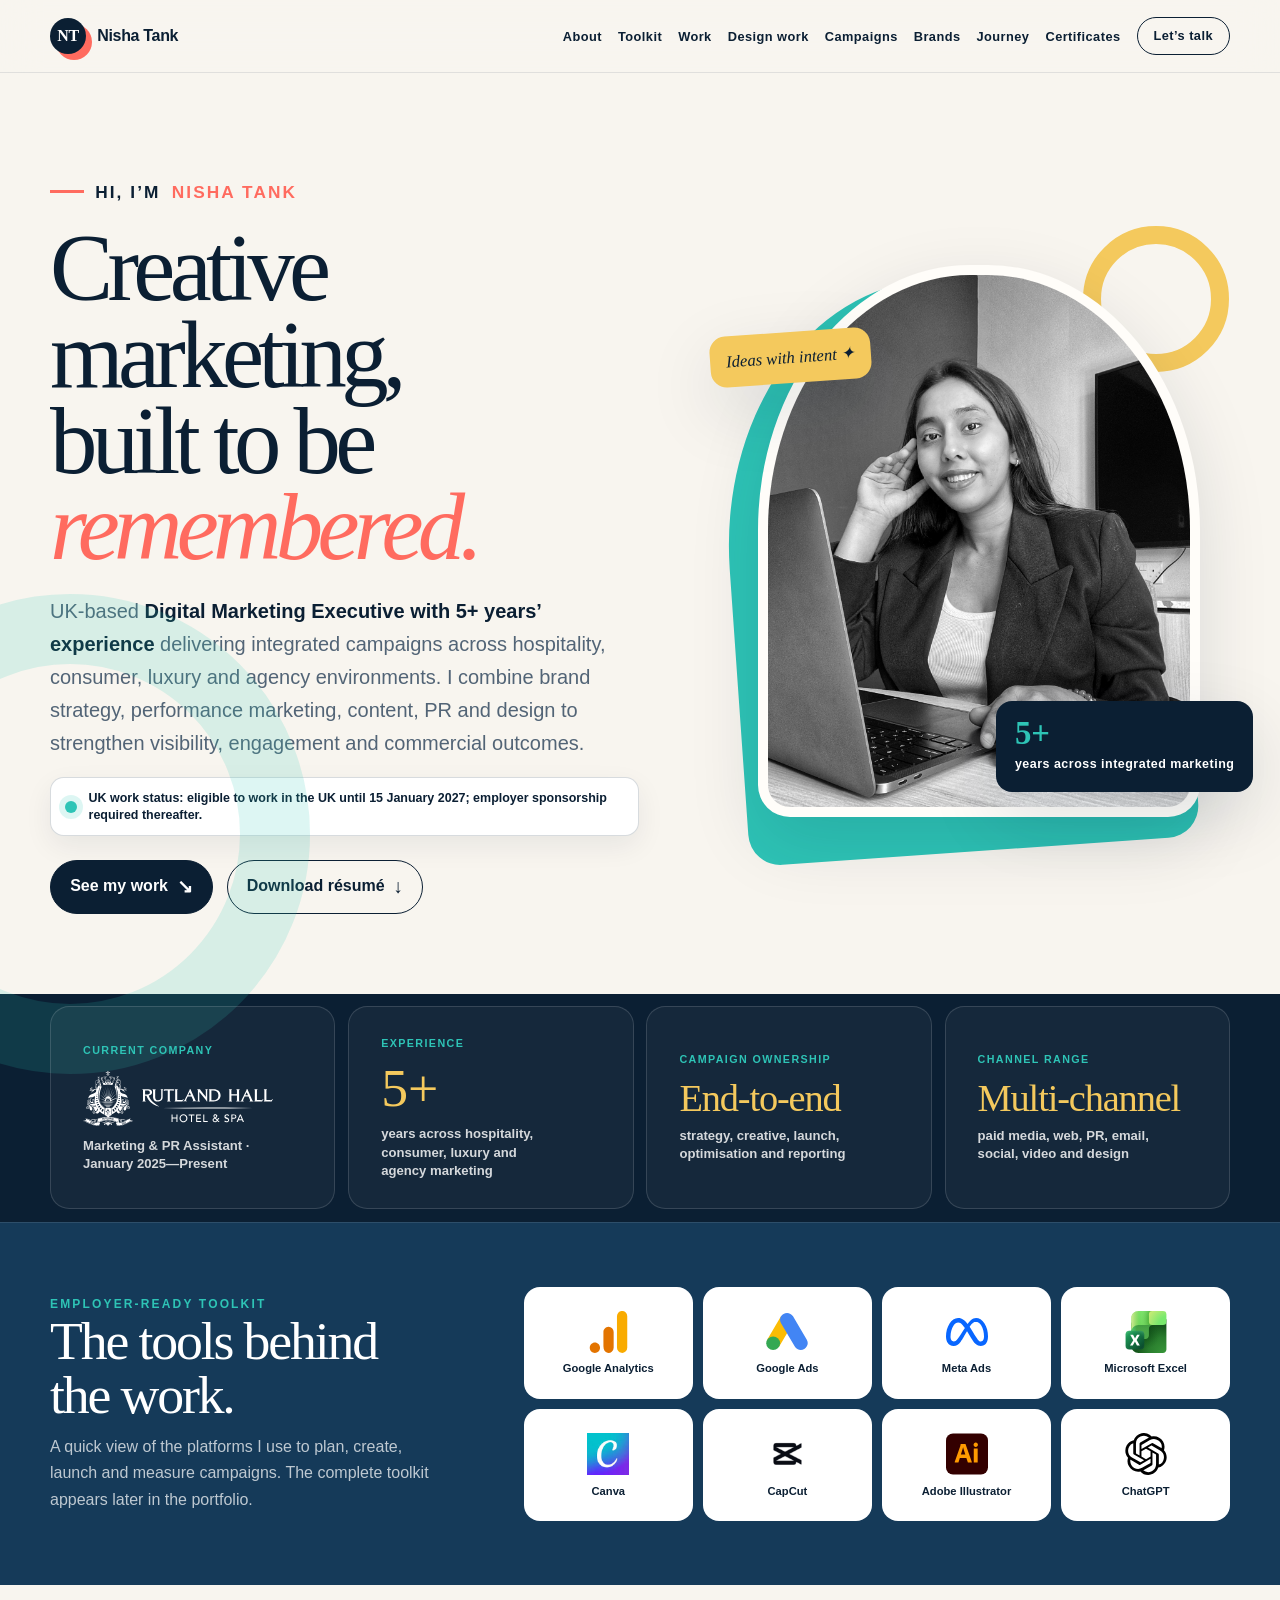
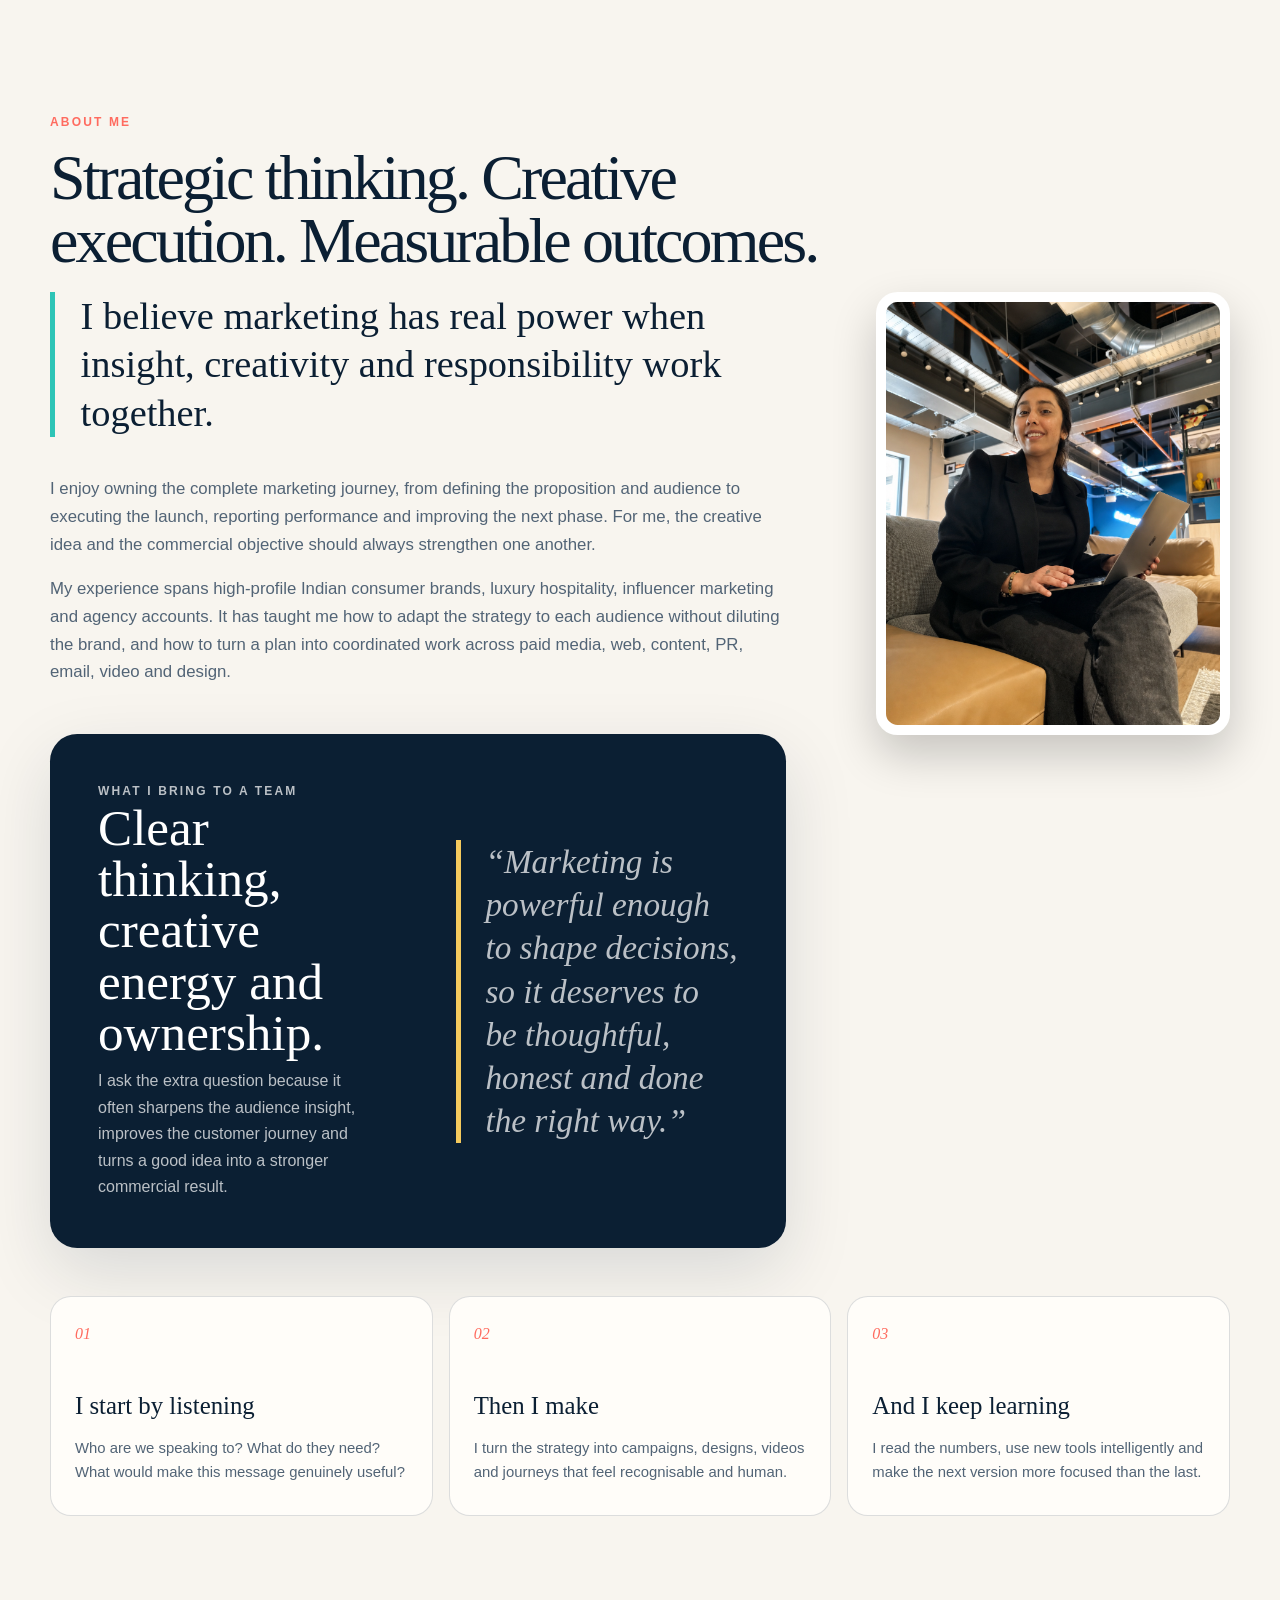
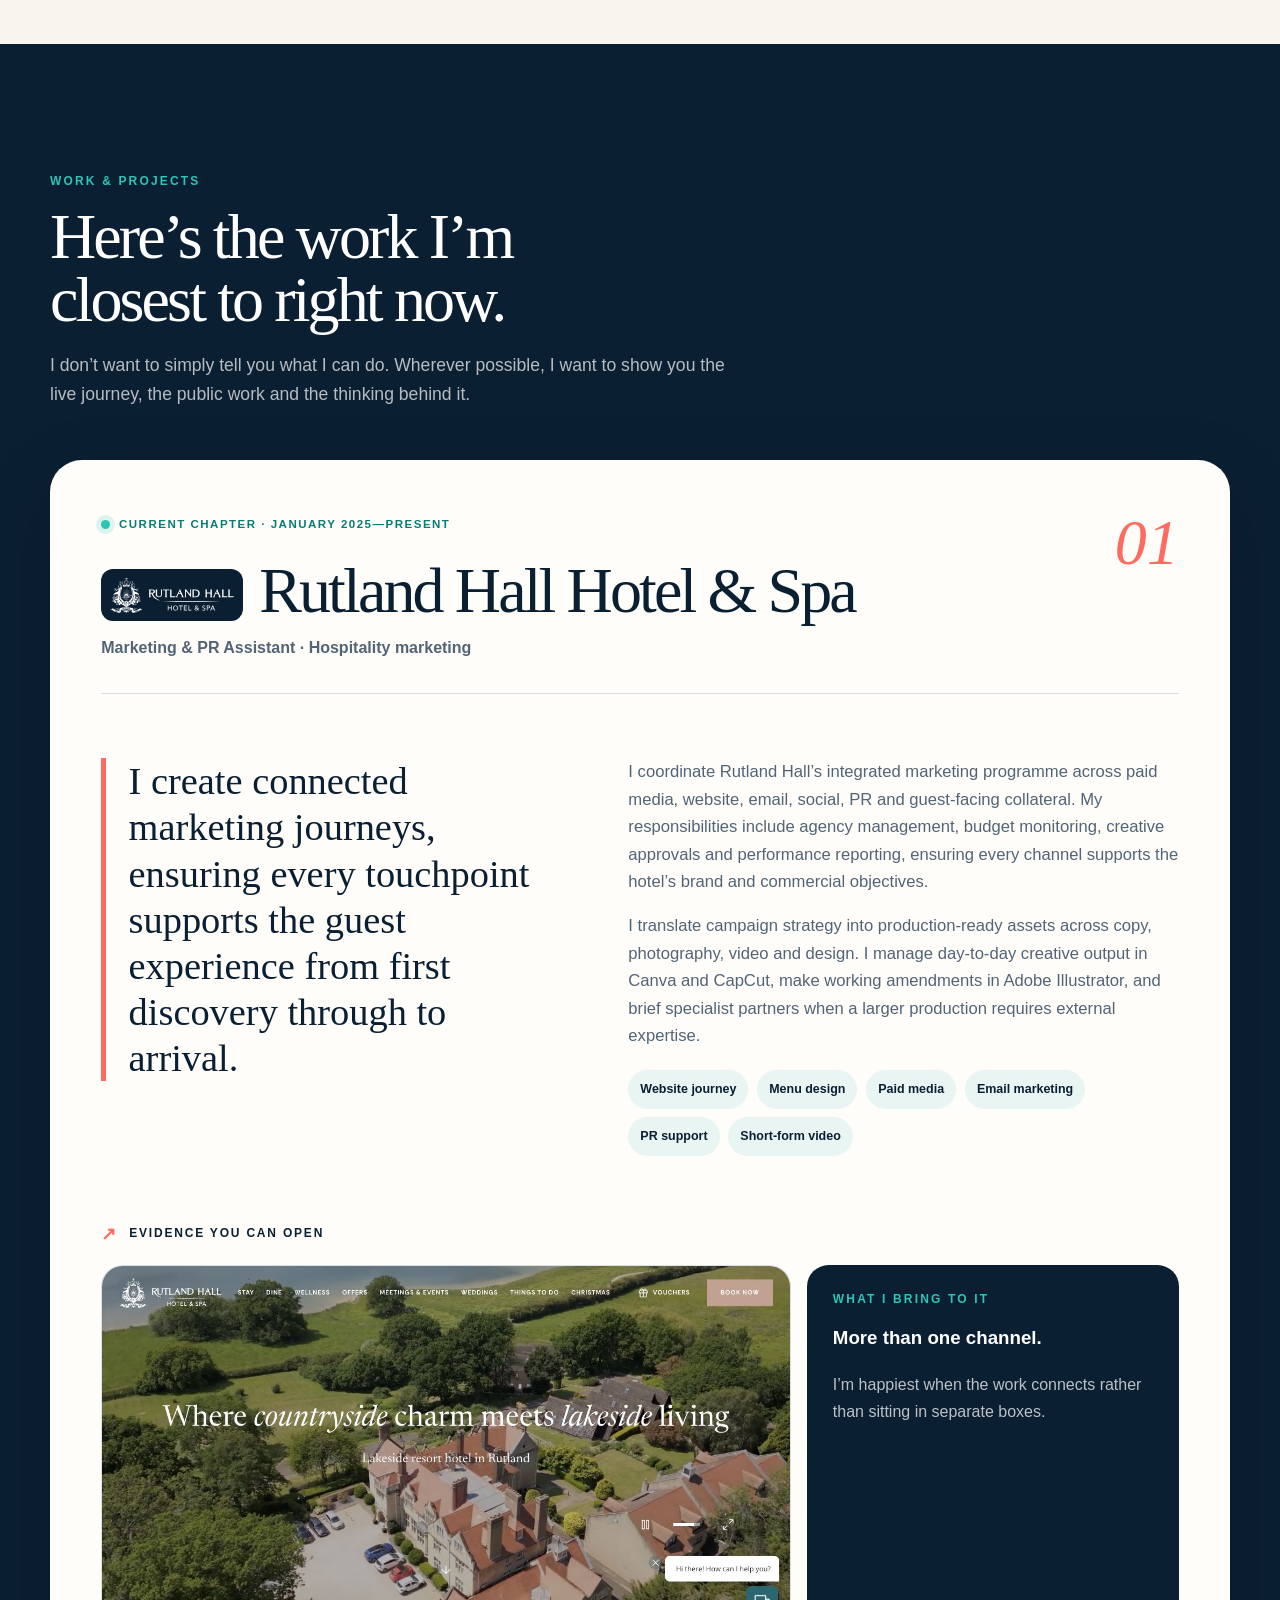
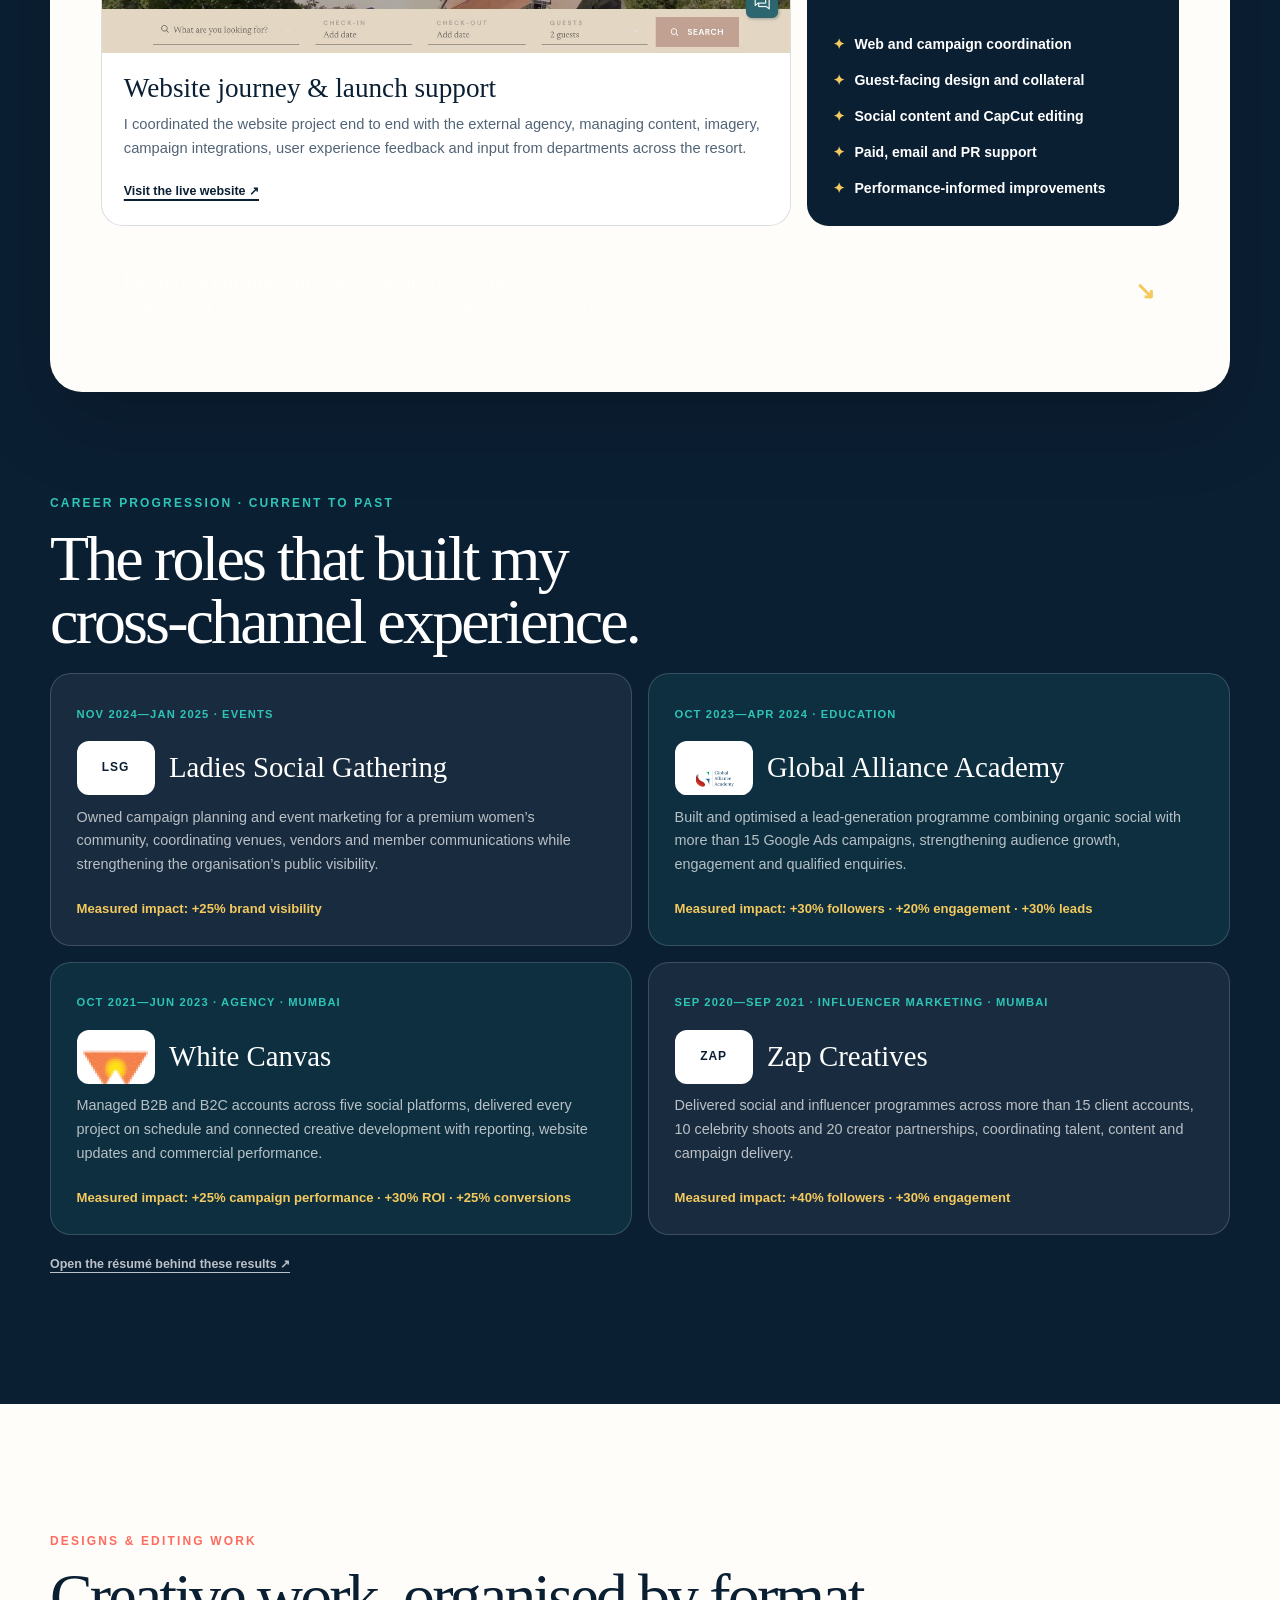
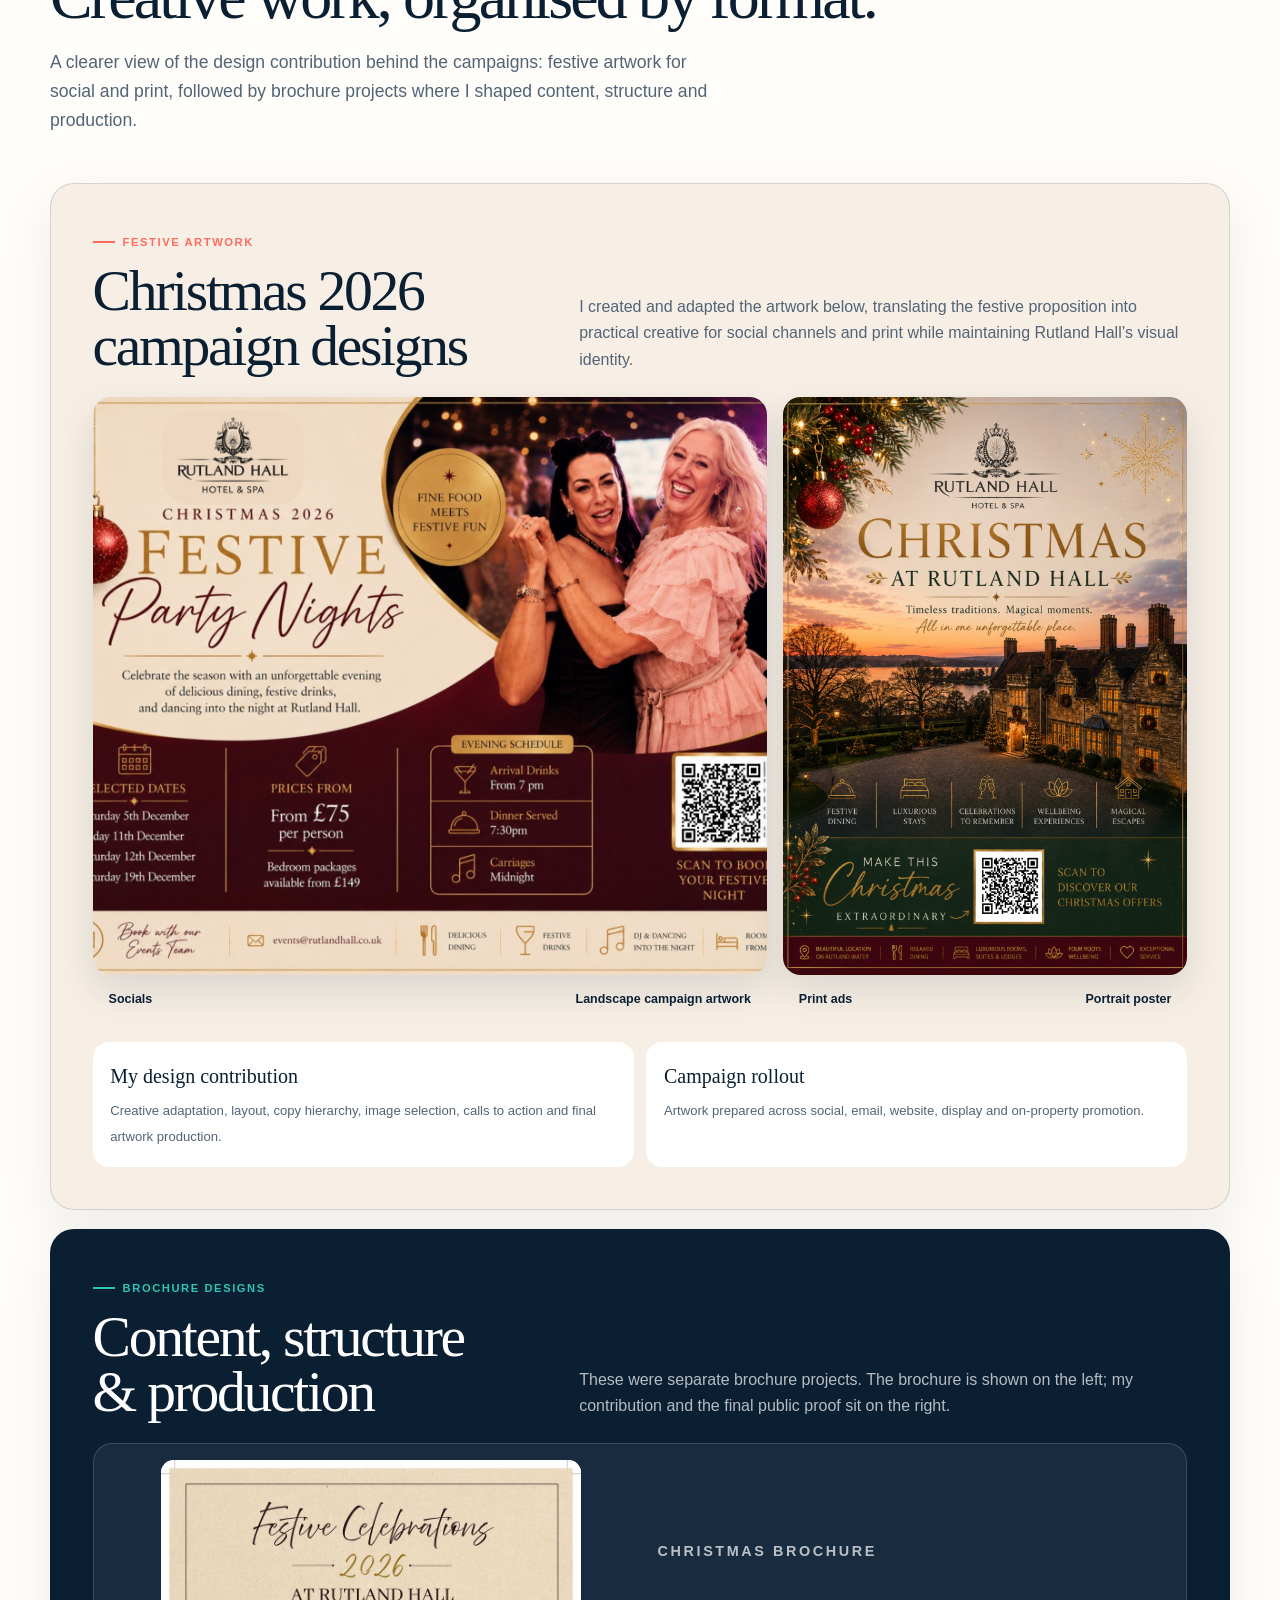
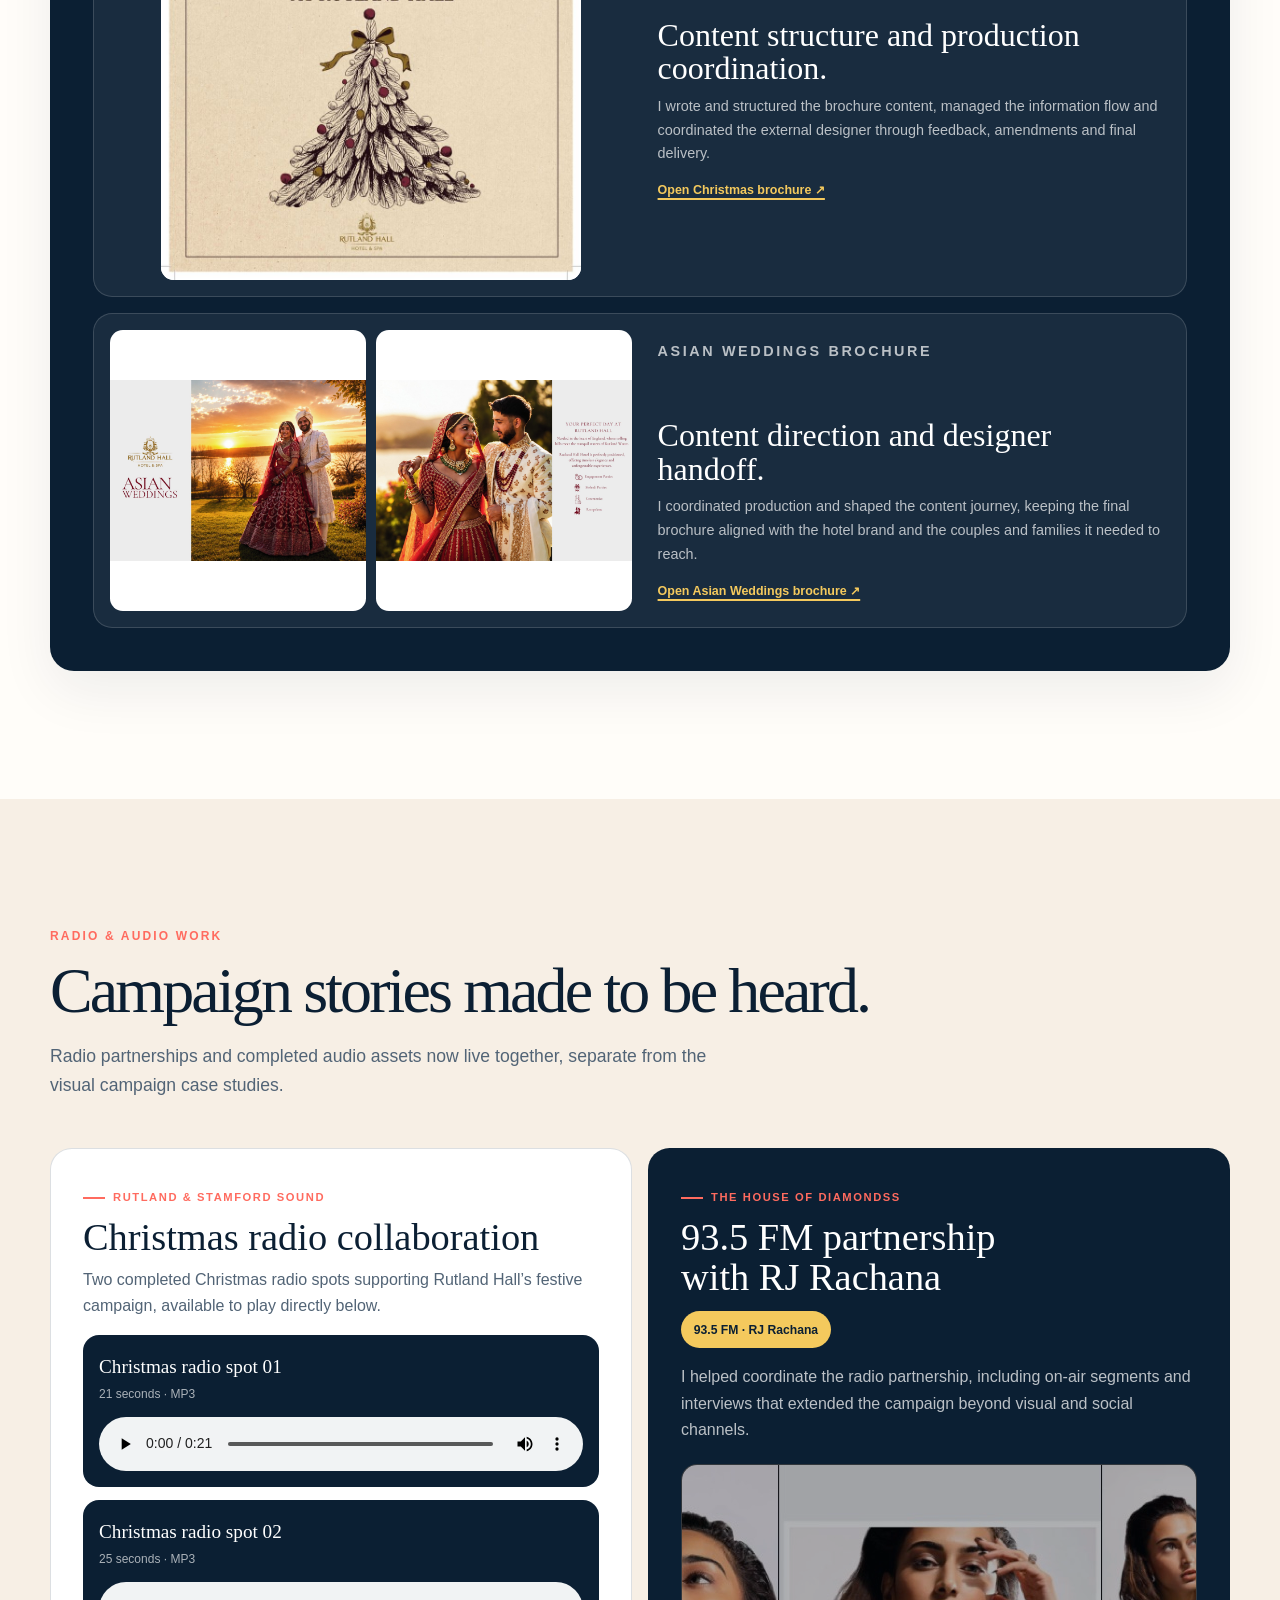
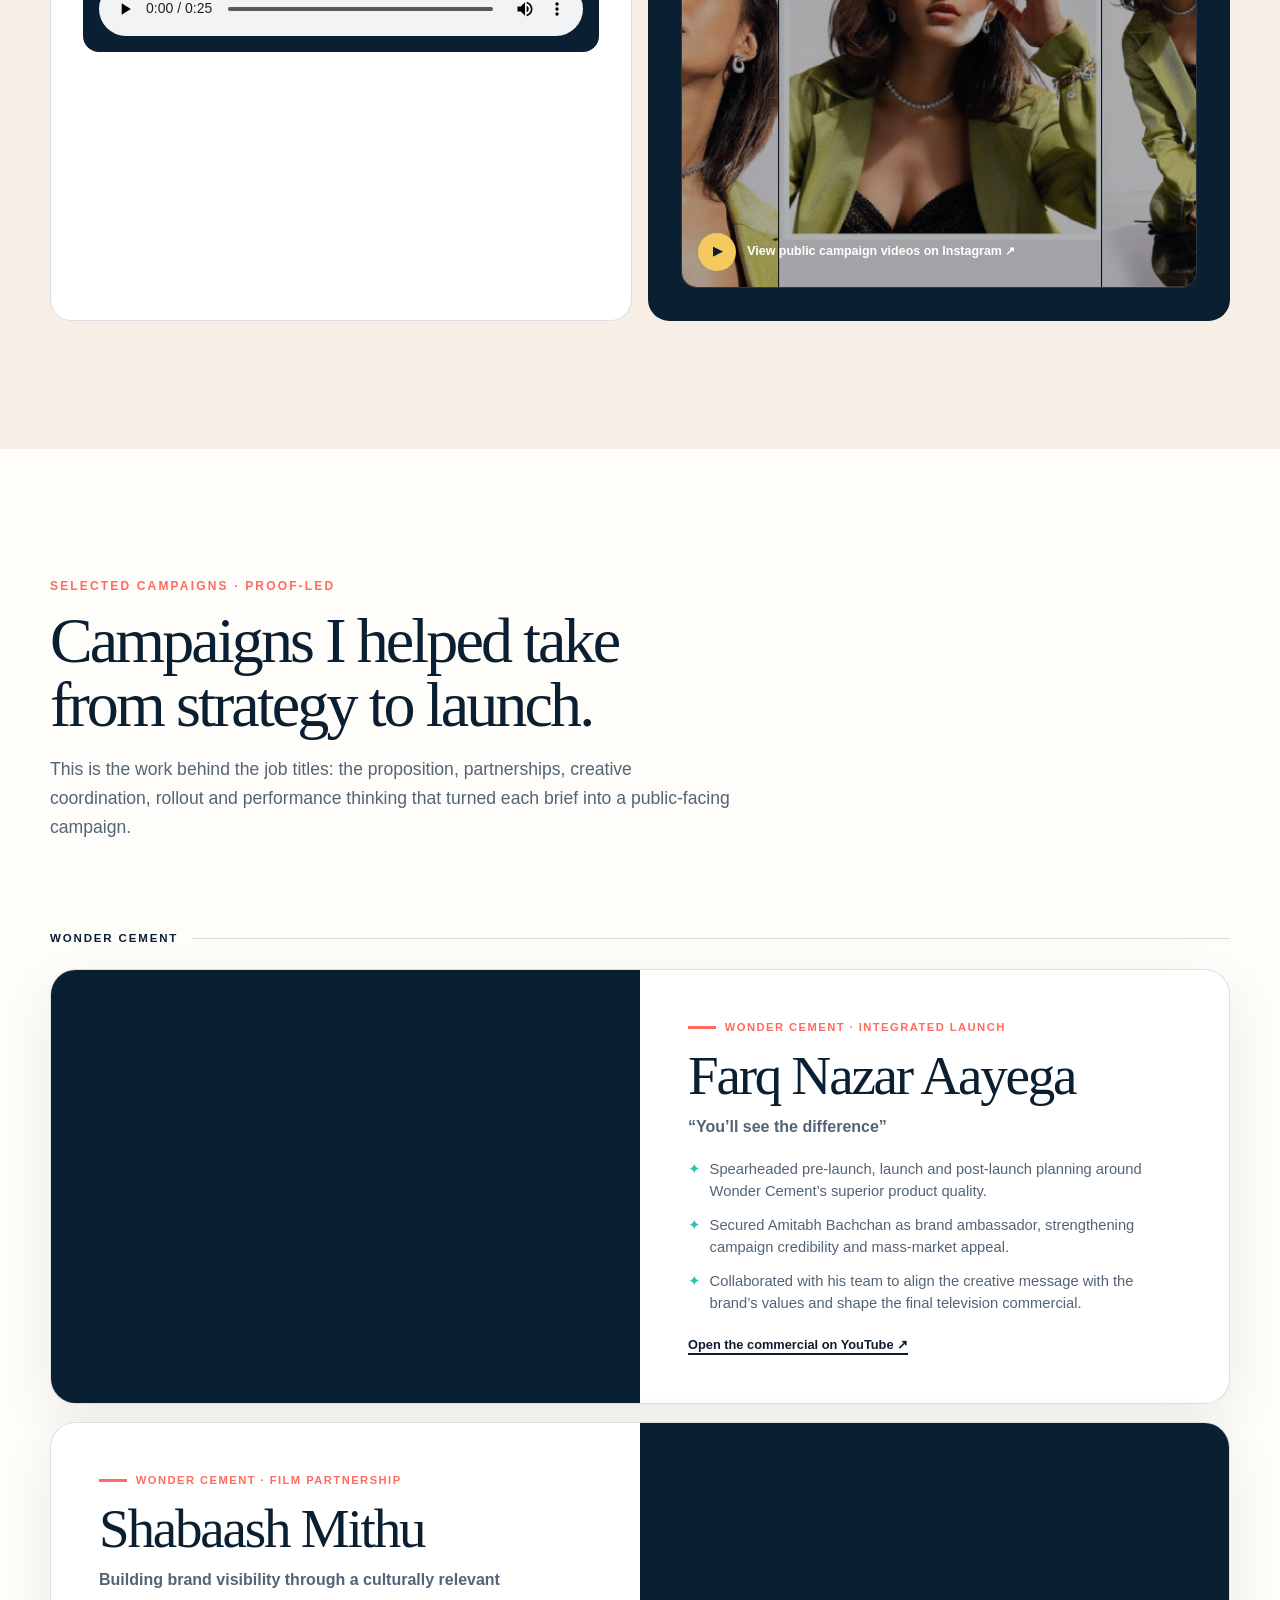
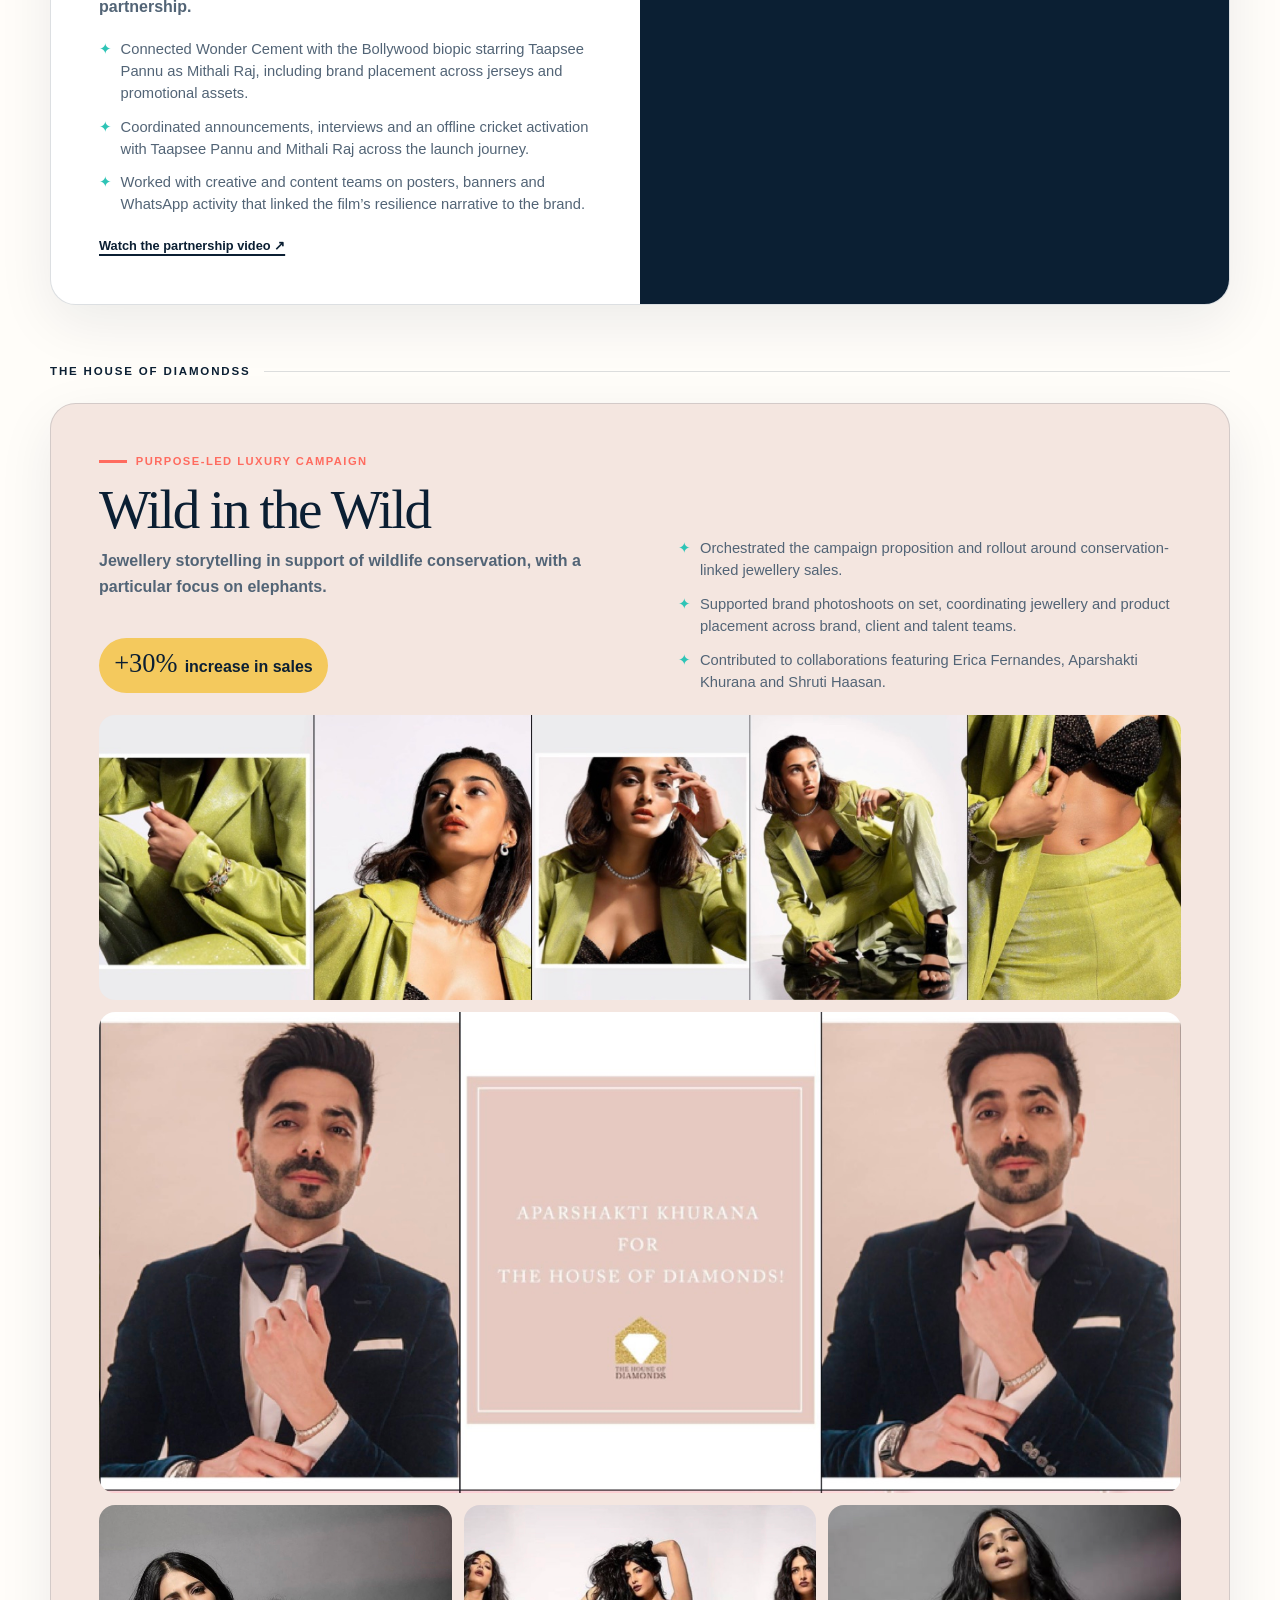
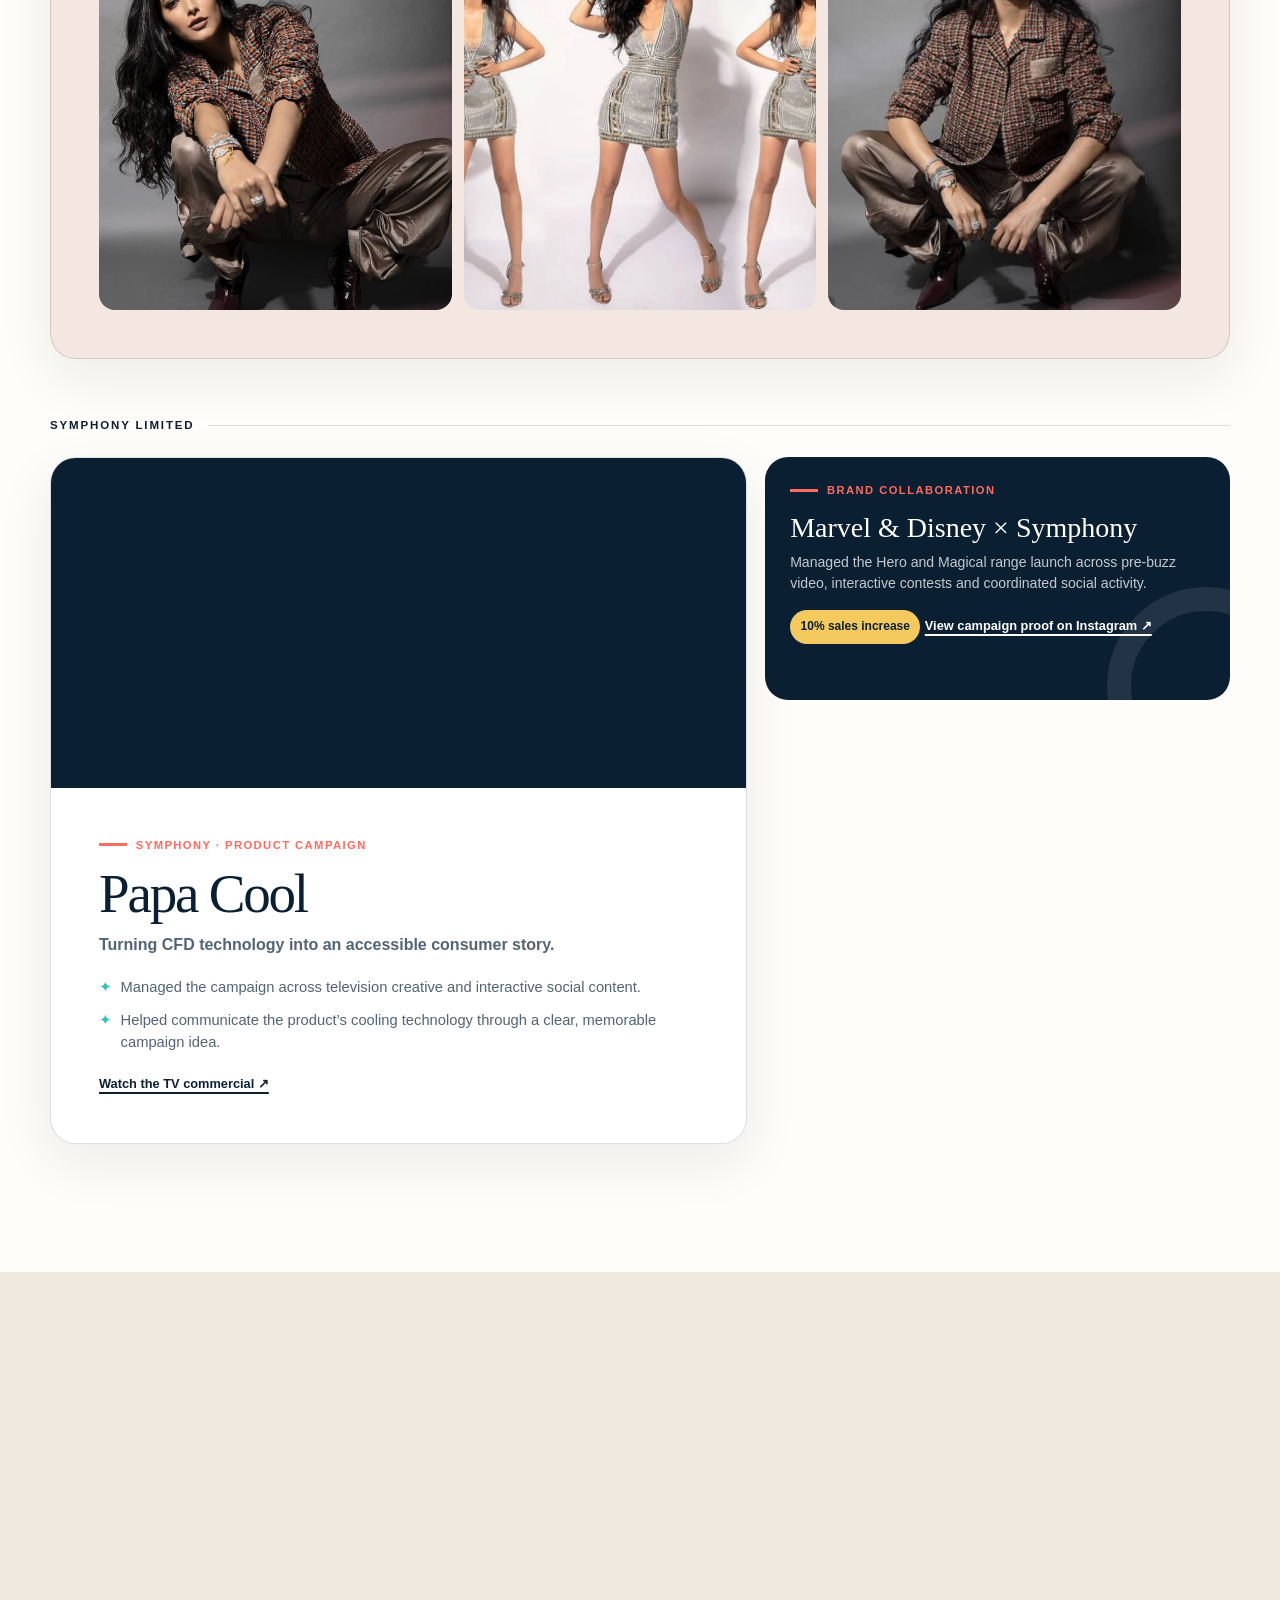
==== index.html @ e99acb1b "Add files via upload" ====
<!doctype html>
<html lang="en">
<head>
  <meta charset="utf-8">
  <meta name="viewport" content="width=device-width, initial-scale=1">
  <meta name="description" content="Nisha Tank is a UK-based digital marketer turning audience insight into memorable campaigns, measurable growth and meaningful brand experiences.">
  <meta name="theme-color" content="#0b1f33">
  <meta property="og:title" content="Nisha Tank — Digital Marketing Portfolio">
  <meta property="og:description" content="Creative marketing, built to be remembered. Explore Nisha's selected impact, experience and capabilities.">
  <meta property="og:type" content="website">
  <meta property="og:image" content="assets/og.png">
  <meta name="twitter:card" content="summary_large_image">
  <meta name="twitter:title" content="Nisha Tank — Digital Marketing Portfolio">
  <meta name="twitter:description" content="Creative marketing, built to be remembered. Explore Nisha's selected impact, experience and capabilities.">
  <meta name="twitter:image" content="assets/og.png">
  <title>Nisha Tank | Digital Marketing Portfolio</title>
  <style>
    :root {
      --navy: #0b1f33;
      --navy-soft: #153a59;
      --ivory: #f8f5ef;
      --paper: #fffdf9;
      --coral: #ff6b5f;
      --teal: #2ec4b6;
      --gold: #f4c95d;
      --ink-muted: #526476;
      --line: rgba(11, 31, 51, .14);
      --shadow: 0 24px 70px rgba(11, 31, 51, .13);
      --serif: Georgia, "Times New Roman", serif;
      --sans: Inter, ui-sans-serif, -apple-system, BlinkMacSystemFont, "Segoe UI", sans-serif;
    }
    * { box-sizing: border-box; }
    html { scroll-behavior: smooth; }
    body {
      margin: 0;
      color: var(--navy);
      background: var(--ivory);
      font-family: var(--sans);
      font-size: 16px;
      line-height: 1.65;
      -webkit-font-smoothing: antialiased;
    }
    body.menu-open { overflow: hidden; }
    a { color: inherit; }
    img { display: block; max-width: 100%; }
    button, a { -webkit-tap-highlight-color: transparent; }
    ::selection { background: var(--gold); color: var(--navy); }
    .skip-link {
      position: fixed; left: 1rem; top: -5rem; z-index: 1000;
      padding: .75rem 1rem; color: white; background: var(--navy);
      border-radius: 999px; transition: top .2s ease;
    }
    .skip-link:focus { top: 1rem; }

    .site-header {
      position: sticky; top: 0; z-index: 100;
      border-bottom: 1px solid rgba(11, 31, 51, .1);
      background: rgba(248, 245, 239, .88);
      backdrop-filter: blur(18px);
    }
    .nav {
      width: min(1180px, calc(100% - 2rem)); min-height: 72px; margin-inline: auto;
      display: flex; align-items: center; justify-content: space-between; gap: 2rem;
    }
    .brand {
      display: inline-flex; align-items: center; gap: .7rem;
      text-decoration: none; font-weight: 800; letter-spacing: -.02em;
    }
    .brand-mark {
      width: 36px; height: 36px; display: grid; place-items: center;
      border-radius: 50%; color: white; background: var(--navy);
      font-family: var(--serif); font-size: 1rem; box-shadow: 6px 6px 0 var(--coral);
    }
    .nav-links {
      display: flex; align-items: center; gap: 1rem;
      margin: 0; padding: 0; list-style: none;
    }
    .nav-links a {
      position: relative; text-decoration: none;
      font-size: .8rem; font-weight: 750; letter-spacing: .035em;
    }
    .nav-links a:not(.nav-cta)::after {
      content: ""; position: absolute; left: 0; bottom: -.35rem;
      width: 100%; height: 2px; background: var(--coral);
      transform: scaleX(0); transform-origin: right; transition: transform .22s ease;
    }
    .nav-links a:hover::after, .nav-links a.active::after {
      transform: scaleX(1); transform-origin: left;
    }
    .nav-cta {
      padding: .65rem 1rem; border: 1px solid var(--navy); border-radius: 999px;
    }
    .menu-button {
      display: none; width: 44px; height: 44px; border: 0; border-radius: 50%;
      color: white; background: var(--navy); font: inherit; cursor: pointer;
    }

    main { overflow: hidden; }
    .container { width: min(1180px, calc(100% - 2rem)); margin-inline: auto; }
    section { scroll-margin-top: 84px; }
    .hero {
      position: relative; min-height: calc(100svh - 72px);
      display: grid; align-items: center; padding: clamp(4rem, 8vw, 7.5rem) 0 5rem;
    }
    .hero::before {
      content: ""; position: absolute; width: 340px; height: 340px;
      left: -170px; bottom: -80px; border: 70px solid var(--teal);
      border-radius: 50%; opacity: .16; pointer-events: none;
    }
    .hero-grid {
      display: grid; grid-template-columns: minmax(0, 1.08fr) minmax(340px, .92fr);
      align-items: center; gap: clamp(2.8rem, 7vw, 7.5rem);
    }
    .eyebrow {
      display: inline-flex; align-items: center; gap: .7rem; margin: 0 0 1.2rem;
      font-size: .76rem; font-weight: 850; letter-spacing: .17em; text-transform: uppercase;
    }
    .eyebrow::before { content: ""; width: 34px; height: 3px; background: var(--coral); }
    .hero .eyebrow { font-size: clamp(.98rem, 1.35vw, 1.14rem); letter-spacing: .12em; }
    .hero .eyebrow strong { color: var(--coral); font-weight: 900; }
    h1, h2, h3, p { margin-top: 0; }
    h1, h2, h3 { text-wrap: balance; }
    h1 {
      max-width: 790px; margin-bottom: 1.55rem; font-family: var(--serif);
      font-size: clamp(3.5rem, 7.4vw, 6.9rem); font-weight: 500;
      line-height: .91; letter-spacing: -.06em;
    }
    h1 em { color: var(--coral); font-weight: 500; }
    .hero-copy {
      max-width: 650px; margin-bottom: 1.1rem; color: var(--ink-muted);
      font-size: clamp(1.05rem, 1.8vw, 1.25rem); line-height: 1.65;
    }
    .hero-copy strong { color: var(--navy); }
    .hero-work-status {
      width: fit-content;
      display: flex;
      align-items: center;
      gap: .7rem;
      margin: 0 0 1.5rem;
      padding: .7rem .9rem;
      border: 1px solid rgba(11,31,51,.16);
      border-radius: .85rem;
      color: var(--navy);
      background: white;
      box-shadow: 0 10px 28px rgba(11,31,51,.07);
      font-size: .78rem;
      font-weight: 780;
      line-height: 1.35;
    }
    .hero-work-status .status-dot { flex: 0 0 auto; }
    .button-row { display: flex; flex-wrap: wrap; gap: .85rem; }
    .button {
      min-height: 52px; display: inline-flex; align-items: center; justify-content: center; gap: .55rem;
      padding: .8rem 1.2rem; border: 1px solid var(--navy); border-radius: 999px;
      text-decoration: none; font-weight: 800;
      transition: transform .2s ease, box-shadow .2s ease, background .2s ease;
    }
    .button:hover { transform: translateY(-3px); box-shadow: 0 10px 0 rgba(11, 31, 51, .1); }
    .button-primary { color: white; background: var(--navy); }
    .button-secondary { background: transparent; }
    .button-arrow { font-size: 1.2rem; line-height: 1; }

    .portrait-stage {
      position: relative; width: min(100%, 480px); margin-inline: auto;
      padding: 1rem 1.2rem 1.4rem;
    }
    .portrait-stage::before {
      content: ""; position: absolute; inset: 5% 8% -2% -2%;
      border-radius: 48% 48% 2rem 2rem; background: var(--teal); transform: rotate(-4deg);
    }
    .portrait-stage::after {
      content: ""; position: absolute; width: 110px; height: 110px; right: -2%; top: -4%;
      border: 18px solid var(--gold); border-radius: 50%; z-index: 0;
    }
    .portrait-frame {
      position: relative; z-index: 1; aspect-ratio: 4 / 5; overflow: hidden;
      border: 10px solid var(--paper); border-radius: 48% 48% 2rem 2rem;
      background: var(--paper); box-shadow: var(--shadow);
    }
    .portrait-frame img {
      width: 100%; height: 100%; object-fit: cover; object-position: 51% 45%;
    }
    .hello-card, .impact-card {
      position: absolute; z-index: 2; border-radius: 1rem; box-shadow: var(--shadow);
    }
    .hello-card {
      left: -6%; top: 14%; padding: .75rem 1rem; color: var(--navy); background: var(--gold);
      font-family: var(--serif); font-size: 1.04rem; font-style: italic; transform: rotate(-4deg);
    }
    .impact-card {
      right: -7%; bottom: 8%; min-width: 170px; padding: 1rem 1.15rem;
      color: white; background: var(--navy);
    }
    .impact-card strong {
      display: block; color: var(--teal); font-family: var(--serif);
      font-size: 2.05rem; line-height: 1;
    }
    .impact-card span { font-size: .78rem; font-weight: 700; letter-spacing: .04em; }

    .proof-strip { padding: .8rem 0; color: white; background: var(--navy); }
    .proof-grid { display: grid; grid-template-columns: repeat(4, 1fr); gap: .8rem; }
    .proof {
      position: relative; min-height: 178px; display: flex; flex-direction: column; justify-content: center;
      overflow: hidden; padding: 1.7rem clamp(1rem, 2.6vw, 2rem);
      border: 1px solid rgba(255,255,255,.14); border-radius: 1.2rem;
      background: rgba(255,255,255,.045); isolation: isolate;
      transition: transform .28s ease, background .28s ease, box-shadow .28s ease;
    }
    .proof::after {
      content: ""; position: absolute; width: 120px; height: 120px; right: -70px; bottom: -70px;
      border: 20px solid var(--teal); border-radius: 50%; opacity: 0; z-index: -1;
      transition: opacity .28s ease, transform .28s ease;
    }
    .proof:hover, .proof:focus-within {
      z-index: 2; transform: translateY(-9px) scale(1.025); background: var(--navy-soft);
      box-shadow: 0 24px 55px rgba(0,0,0,.3);
    }
    .proof:hover::after, .proof:focus-within::after { opacity: .28; transform: translate(-12px, -12px); }
    .proof-label {
      display: block; margin-bottom: .6rem; color: var(--teal); font-size: .67rem;
      font-weight: 900; letter-spacing: .13em; text-transform: uppercase;
    }
    .proof strong {
      color: var(--gold); font-family: var(--serif);
      font-size: clamp(2.2rem, 4.2vw, 3.75rem); font-weight: 500; line-height: 1;
    }
    .proof strong.proof-word { font-size: clamp(1.85rem, 3vw, 2.65rem); letter-spacing: -.03em; }
    .proof-copy {
      max-width: 24ch; margin-top: .6rem; color: rgba(255,255,255,.82);
      font-size: .82rem; font-weight: 720; line-height: 1.42;
    }
    .current-company-logo { width: min(100%, 190px); height: 58px; object-fit: contain; object-position: left center; }

    .toolkit-spotlight {
      padding: clamp(2.6rem, 5vw, 4rem) 0;
      color: white;
      background: var(--navy-soft);
      border-top: 1px solid rgba(255,255,255,.1);
    }
    .toolkit-spotlight-grid {
      display: grid;
      grid-template-columns: minmax(230px, .72fr) minmax(0, 1.28fr);
      gap: clamp(2rem, 6vw, 5rem);
      align-items: center;
    }
    .toolkit-spotlight .section-kicker { color: var(--teal); }
    .toolkit-spotlight h2 {
      margin: 0 0 .7rem;
      font-family: var(--serif);
      font-size: clamp(2rem, 4.2vw, 3.8rem);
      font-weight: 500;
      line-height: 1;
      letter-spacing: -.04em;
    }
    .toolkit-spotlight p { margin-bottom: 0; color: rgba(255,255,255,.72); }
    .spotlight-tools {
      display: grid;
      grid-template-columns: repeat(4, minmax(0, 1fr));
      gap: .65rem;
    }
    .spotlight-tool {
      min-height: 112px;
      display: flex;
      flex-direction: column;
      align-items: center;
      justify-content: center;
      gap: .6rem;
      padding: .85rem;
      border: 1px solid rgba(255,255,255,.16);
      border-radius: 1rem;
      color: var(--navy);
      background: white;
      text-align: center;
      text-decoration: none;
      transition: transform .2s ease, box-shadow .2s ease;
    }
    .spotlight-tool:hover { transform: translateY(-5px); box-shadow: 0 16px 34px rgba(0,0,0,.2); }
    .spotlight-tool img { width: 42px; height: 42px; object-fit: contain; }
    .spotlight-tool span { font-size: .7rem; font-weight: 850; line-height: 1.15; }

    .section-pad { padding: clamp(5.5rem, 10vw, 9rem) 0; }
    .section-kicker {
      margin: 0 0 .8rem; color: var(--coral); font-size: .75rem;
      font-weight: 850; letter-spacing: .18em; text-transform: uppercase;
    }
    .section-title {
      max-width: 850px; margin-bottom: 1.2rem; font-family: var(--serif);
      font-size: clamp(2.65rem, 5vw, 5.25rem); font-weight: 500;
      line-height: .99; letter-spacing: -.045em;
    }
    .section-intro {
      max-width: 680px; margin-bottom: 3rem; color: var(--ink-muted); font-size: 1.1rem;
    }

    .about-grid {
      display: grid; grid-template-columns: minmax(0, 1.35fr) minmax(280px, .65fr);
      gap: clamp(2.5rem, 7vw, 6rem); align-items: start;
    }
    .about-statement {
      padding-left: 1.6rem; border-left: 5px solid var(--teal);
      font-family: var(--serif); font-size: clamp(1.55rem, 3vw, 2.5rem); line-height: 1.26;
    }
    .about-copy { margin-top: 2rem; }
    .about-copy p { color: var(--ink-muted); font-size: 1.05rem; }
    .about-copy p:last-child { margin-bottom: 0; }
    .about-personal {
      display: grid;
      grid-template-columns: 1fr 1fr;
      gap: clamp(2rem, 6vw, 5rem);
      align-items: center;
      margin-top: 3rem;
      padding: clamp(1.6rem, 4vw, 3rem);
      color: white;
      background: var(--navy);
      border-radius: 1.7rem;
      box-shadow: var(--shadow);
    }
    .about-photo {
      width: 100%;
      max-width: 430px;
      justify-self: center;
      position: sticky;
      top: 110px;
      margin: 0;
      aspect-ratio: 4 / 5;
      overflow: hidden;
      border: 10px solid white;
      border-radius: 1.35rem;
      background: white;
      box-shadow: 0 20px 45px rgba(0,0,0,.2);
    }
    .about-photo img { width: 100%; height: 100%; object-fit: cover; object-position: 50% 52%; }
    .about-personal h3 {
      margin-bottom: .65rem;
      font-family: var(--serif);
      font-size: clamp(2rem, 4vw, 3.6rem);
      font-weight: 500;
      line-height: 1;
    }
    .about-personal p { margin-bottom: 0; color: rgba(255,255,255,.72); }
    .about-rule {
      padding-left: 1.5rem;
      border-left: 5px solid var(--gold);
      font-family: var(--serif);
      font-size: clamp(1.35rem, 2.6vw, 2.15rem);
      font-style: italic;
      line-height: 1.3;
    }
    .principles {
      display: grid; grid-template-columns: repeat(3, 1fr); gap: 1rem; margin-top: 3rem;
    }
    .principle {
      min-height: 220px; padding: 1.5rem; border: 1px solid var(--line);
      border-radius: 1.3rem; background: var(--paper);
      transition: transform .25s ease, box-shadow .25s ease;
    }
    .principle:hover { transform: translateY(-7px); box-shadow: 0 18px 45px rgba(11,31,51,.1); }
    .principle-number {
      display: block; margin-bottom: 2.4rem; color: var(--coral);
      font-family: var(--serif); font-style: italic;
    }
    .principle h3 {
      margin-bottom: .55rem; font-family: var(--serif); font-size: 1.55rem; font-weight: 500;
    }
    .principle p { margin: 0; color: var(--ink-muted); font-size: .93rem; }

    .impact-section { color: white; background: var(--navy); }
    .impact-section .section-kicker { color: var(--teal); }
    .impact-section .section-intro { color: rgba(255,255,255,.7); }
    .work-grid { display: grid; grid-template-columns: repeat(12, 1fr); gap: 1.2rem; }
    .work-card {
      position: relative; min-height: 400px; display: flex; flex-direction: column;
      justify-content: space-between; overflow: hidden;
      padding: clamp(1.5rem, 3vw, 2.3rem); border: 1px solid rgba(255,255,255,.14);
      border-radius: 1.5rem; color: var(--navy); isolation: isolate;
    }
    .work-card:nth-child(1) { grid-column: span 7; background: var(--teal); }
    .work-card:nth-child(2) { grid-column: span 5; background: var(--gold); }
    .work-card:nth-child(3) { grid-column: span 5; background: var(--paper); }
    .work-card:nth-child(4) { grid-column: span 7; background: var(--coral); }
    .work-card::after {
      content: ""; position: absolute; width: 240px; height: 240px;
      right: -110px; bottom: -120px; border: 36px solid currentColor;
      border-radius: 50%; opacity: .09; z-index: -1;
    }
    .work-meta {
      display: flex; justify-content: space-between; gap: 1rem;
      font-size: .7rem; font-weight: 850; letter-spacing: .12em; text-transform: uppercase;
    }
    .work-card h3 {
      max-width: 15ch; margin: 2.5rem 0 .8rem; font-family: var(--serif);
      font-size: clamp(2rem, 3.3vw, 3.4rem); font-weight: 500;
      line-height: 1; letter-spacing: -.035em;
    }
    .work-card p { max-width: 52ch; margin-bottom: 1.5rem; line-height: 1.55; }
    .result-line {
      display: flex; flex-wrap: wrap; align-items: baseline; gap: .65rem;
      padding-top: 1.1rem; border-top: 1px solid rgba(11,31,51,.22);
    }
    .result-line strong {
      font-family: var(--serif); font-size: 2.6rem; font-weight: 500; line-height: 1;
    }
    .result-line span { font-size: .8rem; font-weight: 800; }

    .feature-case {
      margin-top: 3.2rem;
      padding: clamp(1.35rem, 4vw, 3.4rem);
      color: var(--navy);
      background: var(--paper);
      border-radius: 2rem;
      box-shadow: 0 30px 80px rgba(0,0,0,.2);
    }
    .case-header {
      display: flex;
      align-items: flex-start;
      justify-content: space-between;
      gap: 2rem;
      padding-bottom: 2rem;
      border-bottom: 1px solid var(--line);
    }
    .case-company-lockup { display: flex; align-items: center; gap: 1rem; margin: .8rem 0 .35rem; }
    .case-company-logo {
      width: 142px;
      height: 52px;
      padding: .4rem .55rem;
      object-fit: contain;
      border-radius: .75rem;
      background: var(--navy);
    }
    .current-label {
      display: inline-flex;
      align-items: center;
      gap: .55rem;
      margin-bottom: .85rem;
      color: #087d73;
      font-size: .72rem;
      font-weight: 850;
      letter-spacing: .13em;
      text-transform: uppercase;
    }
    .current-label::before {
      content: "";
      width: 9px;
      height: 9px;
      border-radius: 50%;
      background: var(--teal);
      box-shadow: 0 0 0 5px rgba(46,196,182,.16);
    }
    .case-header h3 {
      max-width: 760px;
      margin-bottom: .5rem;
      font-family: var(--serif);
      font-size: clamp(2.45rem, 5vw, 5rem);
      font-weight: 500;
      line-height: .95;
      letter-spacing: -.045em;
    }
    .case-role { margin: 0; color: var(--ink-muted); font-weight: 750; }
    .case-number {
      flex: 0 0 auto;
      color: var(--coral);
      font-family: var(--serif);
      font-size: 4rem;
      font-style: italic;
      line-height: 1;
    }
    .case-summary {
      display: grid;
      grid-template-columns: .9fr 1.1fr;
      gap: clamp(2rem, 6vw, 6rem);
      padding: clamp(2rem, 5vw, 4rem) 0;
      align-items: start;
    }
    .case-quote {
      margin: 0;
      padding-left: 1.4rem;
      border-left: 5px solid var(--coral);
      font-family: var(--serif);
      font-size: clamp(1.6rem, 3vw, 2.65rem);
      line-height: 1.2;
    }
    .case-copy p { color: var(--ink-muted); font-size: 1.04rem; }
    .case-copy strong { color: var(--navy); }
    .case-tags { display: flex; flex-wrap: wrap; gap: .55rem; margin-top: 1.3rem; }
    .case-tag {
      padding: .55rem .75rem;
      border-radius: 999px;
      color: var(--navy);
      background: #e8f5f2;
      font-size: .78rem;
      font-weight: 800;
    }
    .evidence-title {
      display: flex;
      align-items: center;
      gap: .7rem;
      margin: 0 0 1rem;
      font-size: .75rem;
      font-weight: 850;
      letter-spacing: .15em;
      text-transform: uppercase;
    }
    .evidence-title::before { content: "↗"; color: var(--coral); font-size: 1.1rem; }
    .evidence-grid {
      display: grid;
      grid-template-columns: 1.3fr .7fr;
      gap: 1rem;
      margin-bottom: 1rem;
    }
    .evidence-card {
      overflow: hidden;
      border: 1px solid var(--line);
      border-radius: 1.35rem;
      background: white;
    }
    .evidence-image {
      position: relative;
      aspect-ratio: 16 / 9;
      overflow: hidden;
      background: var(--navy);
    }
    .evidence-image img { width: 100%; height: 100%; object-fit: cover; }
    .evidence-body { padding: 1.35rem; }
    .evidence-body h4 {
      margin: 0 0 .5rem;
      font-family: var(--serif);
      font-size: 1.7rem;
      font-weight: 500;
      line-height: 1.1;
    }
    .evidence-body p { margin-bottom: 1rem; color: var(--ink-muted); font-size: .92rem; }
    .evidence-link {
      display: inline-flex;
      align-items: center;
      gap: .35rem;
      color: var(--navy);
      font-size: .78rem;
      font-weight: 850;
      text-decoration-thickness: 2px;
      text-underline-offset: 4px;
    }
    .journey-card {
      display: flex;
      flex-direction: column;
      justify-content: space-between;
      padding: 1.6rem;
      color: white;
      background: var(--navy);
      border-radius: 1.35rem;
    }
    .journey-card p { color: rgba(255,255,255,.72); }
    .journey-list { display: grid; gap: .8rem; margin: 1.2rem 0 0; padding: 0; list-style: none; }
    .journey-list li { display: flex; gap: .6rem; font-size: .88rem; font-weight: 700; }
    .journey-list li::before { content: "✦"; color: var(--gold); }

    .campaign-showcase {
      margin-top: 1rem;
      padding: clamp(1.3rem, 4vw, 2.6rem);
      border: 1px solid var(--line);
      border-radius: 1.35rem;
      background: #f7efe5;
    }
    .design-preview-link {
      display: grid;
      grid-template-columns: 1fr auto;
      gap: 1.2rem;
      align-items: center;
      margin-top: 1rem;
      padding: 1.25rem 1.4rem;
      border: 1px solid rgba(255,255,255,.14);
      border-radius: 1.1rem;
      color: white;
      background: rgba(255,255,255,.07);
      text-decoration: none;
    }
    .design-preview-link strong { display: block; font-family: var(--serif); font-size: 1.35rem; font-weight: 500; }
    .design-preview-link span { color: rgba(255,255,255,.68); font-size: .82rem; }
    .design-preview-link b { color: var(--gold); font-size: 1.5rem; }
    .creative-work-section { background: var(--paper); }
    .creative-directory { display: grid; gap: 1.2rem; }
    .creative-blog {
      overflow: hidden;
      padding: clamp(1.3rem, 4vw, 2.6rem);
      border: 1px solid var(--line);
      border-radius: 1.5rem;
      background: #f7efe5;
      box-shadow: 0 20px 55px rgba(11,31,51,.07);
    }
    .creative-blog-head {
      display: grid;
      grid-template-columns: .82fr 1.18fr;
      gap: clamp(1.5rem, 5vw, 4rem);
      align-items: end;
      margin-bottom: 1.5rem;
    }
    .creative-blog-head h3 {
      margin: 0;
      font-family: var(--serif);
      font-size: clamp(2.25rem, 4.5vw, 4.2rem);
      font-weight: 500;
      line-height: .96;
      letter-spacing: -.04em;
    }
    .creative-blog-head p { margin: 0; color: var(--ink-muted); }
    .design-format {
      display: inline-flex;
      align-items: center;
      gap: .5rem;
      margin-bottom: .7rem;
      color: var(--coral);
      font-size: .7rem;
      font-weight: 900;
      letter-spacing: .14em;
      text-transform: uppercase;
    }
    .design-format::before { content: ""; width: 22px; height: 2px; background: currentColor; }
    .creative-blog .campaign-role { margin-top: 1.2rem; }
    .brochure-directory { display: grid; gap: 1rem; }
    .brochure-directory .brochure-proof { margin-top: 0; }
    .creative-blog-dark { color: white; background: var(--navy); }
    .creative-blog-dark .creative-blog-head p { color: rgba(255,255,255,.7); }
    .creative-blog-dark .design-format { color: var(--teal); }
    .creative-blog-dark .brochure-proof { border: 1px solid rgba(255,255,255,.15); background: rgba(255,255,255,.06); }
    .radio-work-section { background: #f7efe5; }
    .radio-columns { display: grid; grid-template-columns: 1fr 1fr; gap: 1rem; }
    .radio-case {
      min-height: 100%;
      padding: clamp(1.3rem, 3vw, 2rem);
      border: 1px solid var(--line);
      border-radius: 1.35rem;
      background: white;
    }
    .radio-case h3 { margin-bottom: .55rem; font-family: var(--serif); font-size: clamp(1.8rem, 3vw, 2.8rem); font-weight: 500; line-height: 1.03; }
    .radio-case > p { color: var(--ink-muted); }
    .radio-case .audio-grid { grid-template-columns: 1fr; }
    .radio-case--house { color: white; background: var(--navy); }
    .radio-case--house > p { color: rgba(255,255,255,.72); }
    .radio-station {
      display: inline-flex;
      margin: .3rem 0 1rem;
      padding: .55rem .8rem;
      border-radius: 999px;
      color: var(--navy);
      background: var(--gold);
      font-size: .76rem;
      font-weight: 900;
    }
    .radio-video-link {
      position: relative;
      display: block;
      overflow: hidden;
      margin-top: 1.25rem;
      border: 1px solid rgba(255,255,255,.18);
      border-radius: 1rem;
      color: white;
      background: #050b11;
      text-decoration: none;
    }
    .radio-video-link img { width: 100%; aspect-ratio: 16 / 7; object-fit: cover; opacity: .68; transition: opacity .2s ease, transform .2s ease; }
    .radio-video-link:hover img { opacity: .82; transform: scale(1.02); }
    .radio-video-label { position: absolute; inset: auto 1rem 1rem; display: flex; align-items: center; gap: .7rem; font-size: .78rem; font-weight: 900; }
    .radio-play { width: 38px; height: 38px; display: grid; place-items: center; border-radius: 50%; color: var(--navy); background: var(--gold); }
    .campaign-head {
      display: grid;
      grid-template-columns: .8fr 1.2fr;
      gap: clamp(1.5rem, 5vw, 4rem);
      align-items: end;
      margin-bottom: 1.5rem;
    }
    .campaign-head h4 {
      margin: 0;
      font-family: var(--serif);
      font-size: clamp(2rem, 4vw, 3.4rem);
      font-weight: 500;
      line-height: 1;
    }
    .campaign-head p { margin: 0; color: var(--ink-muted); }
    .campaign-grid {
      display: grid;
      grid-template-columns: 1.25fr .75fr;
      gap: 1rem;
    }
    .campaign-art {
      overflow: hidden;
      border-radius: 1.1rem;
      background: white;
      box-shadow: 0 16px 38px rgba(11,31,51,.12);
    }
    .campaign-art img { width: 100%; height: 100%; object-fit: cover; }
    .campaign-art-wide { aspect-ratio: 1.42 / 1; }
    .campaign-art-portrait { aspect-ratio: .7 / 1; }
    .campaign-caption { display: flex; justify-content: space-between; gap: 1rem; padding: .85rem 1rem; font-size: .78rem; font-weight: 850; }
    .campaign-art-wrap { display: flex; flex-direction: column; }
    .campaign-art-wrap .campaign-art { flex: 1; }
    .campaign-role {
      display: grid;
      grid-template-columns: repeat(2, 1fr);
      gap: .8rem;
      margin-top: 1rem;
    }
    .role-note {
      padding: 1.1rem;
      border-radius: 1rem;
      background: white;
    }
    .role-note strong { display: block; margin-bottom: .25rem; font-family: var(--serif); font-size: 1.25rem; font-weight: 500; }
    .role-note span { color: var(--ink-muted); font-size: .82rem; }
    .brochure-proof {
      display: grid;
      grid-template-columns: 1fr 1fr;
      gap: 1rem;
      margin-top: 1rem;
      padding: 1rem;
      color: white;
      background: var(--navy);
      border-radius: 1.2rem;
    }
    .brochure-images { display: grid; grid-template-columns: 1fr 1fr; gap: .65rem; }
    .brochure-images-single { grid-template-columns: minmax(0, 420px); justify-content: center; }
    .brochure-images img { width: 100%; height: 100%; min-height: 180px; object-fit: contain; border-radius: .8rem; background: white; }
    .brochure-copy { display: flex; flex-direction: column; justify-content: center; padding: .6rem; }
    .brochure-copy h4 { margin-bottom: .55rem; font-family: var(--serif); font-size: 2rem; font-weight: 500; line-height: 1.05; }
    .brochure-copy p { color: rgba(255,255,255,.7); font-size: .9rem; }
    .brochure-copy .evidence-link { color: var(--gold); }
    .audio-showcase {
      margin-top: 1rem;
      padding: clamp(1.2rem, 3vw, 1.7rem);
      border: 1px solid rgba(11,31,51,.14);
      border-radius: 1.2rem;
      background: white;
    }
    .audio-showcase-head { display: grid; grid-template-columns: .8fr 1.2fr; gap: 1.5rem; align-items: end; margin-bottom: 1rem; }
    .audio-showcase h4 { margin: 0; font-family: var(--serif); font-size: clamp(1.8rem, 3vw, 2.5rem); font-weight: 500; line-height: 1.05; }
    .audio-showcase-head p { margin: 0; color: var(--ink-muted); font-size: .9rem; }
    .audio-grid { display: grid; grid-template-columns: repeat(2, minmax(0, 1fr)); gap: .8rem; }
    .audio-card { padding: 1rem; border-radius: 1rem; color: white; background: var(--navy); }
    .audio-card strong { display: block; margin-bottom: .15rem; font-family: var(--serif); font-size: 1.2rem; font-weight: 500; }
    .audio-card span { display: block; margin-bottom: .75rem; color: rgba(255,255,255,.65); font-size: .75rem; }
    .audio-card audio { width: 100%; display: block; accent-color: var(--teal); }
    .chapter-head { margin-top: clamp(4rem, 8vw, 7rem); }
    .chapter-grid { display: grid; grid-template-columns: repeat(2, 1fr); gap: 1rem; }
    .chapter-card {
      min-height: 260px;
      display: flex;
      flex-direction: column;
      justify-content: space-between;
      padding: 1.6rem;
      border: 1px solid rgba(255,255,255,.16);
      border-radius: 1.3rem;
      background: rgba(255,255,255,.06);
    }
    .chapter-card:nth-child(2), .chapter-card:nth-child(3) { background: rgba(46,196,182,.1); }
    .chapter-company { display: flex; align-items: center; gap: .9rem; margin: .95rem 0 .65rem; }
    .chapter-card .chapter-company h3 { margin: 0; }
    .chapter-logo-shell {
      width: 78px;
      height: 54px;
      display: grid;
      place-items: center;
      flex: 0 0 auto;
      overflow: hidden;
      padding: .4rem;
      border-radius: .75rem;
      color: var(--navy);
      background: white;
    }
    .chapter-logo { width: 100%; height: 100%; object-fit: contain; }
    .chapter-wordmark { font-size: .75rem; font-weight: 900; letter-spacing: .08em; text-align: center; }
    .chapter-meta { color: var(--teal); font-size: .7rem; font-weight: 850; letter-spacing: .1em; text-transform: uppercase; }
    .chapter-card h3 { margin: 1.5rem 0 .55rem; font-family: var(--serif); font-size: 1.8rem; font-weight: 500; }
    .chapter-card p { margin: 0; color: rgba(255,255,255,.7); font-size: .9rem; }
    .chapter-result { margin-top: 1.3rem; color: var(--gold); font-size: .82rem; font-weight: 850; }
    .proof-source {
      display: inline-flex;
      margin-top: 1.2rem;
      color: rgba(255,255,255,.72);
      font-size: .78rem;
      font-weight: 800;
      text-underline-offset: 4px;
    }

    .brands-section { background: #efe9df; }
    .brands-intro {
      display: grid;
      grid-template-columns: 1.15fr .85fr;
      gap: clamp(2rem, 7vw, 7rem);
      align-items: end;
      margin-bottom: 3rem;
    }
    .brands-intro .section-title { margin-bottom: 0; }
    .brands-intro-copy {
      margin: 0;
      color: var(--ink-muted);
      font-size: 1.05rem;
    }
    .brand-grid {
      display: grid;
      grid-template-columns: repeat(2, 1fr);
      gap: 1rem;
    }
    .brand-card {
      position: relative;
      min-height: 410px;
      display: flex;
      flex-direction: column;
      justify-content: space-between;
      overflow: hidden;
      padding: clamp(1.4rem, 3vw, 2.2rem);
      border: 1px solid var(--line);
      border-radius: 1.5rem;
      isolation: isolate;
    }
    .brand-card:nth-child(1) { color: white; background: var(--navy); }
    .brand-card:nth-child(2) { background: var(--gold); }
    .brand-card:nth-child(3) { background: var(--teal); }
    .brand-card:nth-child(4) { background: var(--coral); }
    .brand-card:nth-child(5) { color: white; background: var(--navy-soft); }
    .brand-card:nth-child(6) { background: #d8ccf4; }
    .brand-card::after {
      content: "";
      position: absolute;
      width: 190px;
      height: 190px;
      right: -70px;
      bottom: -100px;
      border: 26px solid currentColor;
      border-radius: 50%;
      opacity: .09;
      z-index: -1;
    }
    .brand-index {
      display: flex;
      align-items: center;
      justify-content: space-between;
      gap: 1rem;
      font-size: .7rem;
      font-weight: 850;
      letter-spacing: .11em;
      text-transform: uppercase;
    }
    .brand-card h3 {
      max-width: 13ch;
      margin: 1.25rem 0 .45rem;
      font-family: var(--serif);
      font-size: clamp(2.2rem, 4vw, 4rem);
      font-weight: 500;
      line-height: .95;
      letter-spacing: -.045em;
    }
    .brand-logo-shell {
      width: min(100%, 270px);
      height: 112px;
      display: grid;
      place-items: center;
      margin-top: 1.5rem;
      padding: .55rem;
      border: 1px solid rgba(11,31,51,.12);
      border-radius: .85rem;
      background: white;
      box-shadow: 0 12px 28px rgba(11,31,51,.09);
      overflow: hidden;
    }
    .brand-logo-shell-dark { background: var(--navy-soft); border-color: rgba(255,255,255,.16); }
    .brand-logo { width: 100%; height: 100%; object-fit: contain; object-position: center; }
    .brand-logo--taj { width: auto; height: auto; max-width: 74%; max-height: 74%; }
    .brand-logo--house { width: auto; height: auto; max-width: 78px; max-height: 78px; }
    .brand-card--wonder { color: white; background: #d71920 !important; }
    .brand-card--wonder .brand-logo-shell { background: #d71920; border-color: rgba(255,255,255,.34); box-shadow: none; }
    .brand-card--wonder .brand-index, .brand-card--wonder p { color: white; opacity: 1; }
    .brand-card p { margin: 0; font-size: .86rem; font-weight: 750; opacity: .78; }
    .brand-footnote {
      margin: 1.2rem 0 0;
      color: var(--ink-muted);
      font-size: .84rem;
      font-style: italic;
    }
    .brand-link { height: 100%; display: flex; flex-direction: column; justify-content: space-between; color: inherit; text-decoration: none; }
    .brand-link::after { content: "Visit brand ↗"; display: inline-block; margin-top: 1rem; font-size: .72rem; font-weight: 850; text-decoration: underline; text-underline-offset: 4px; }
    .contribution-section-head {
      margin-top: clamp(4rem, 7vw, 6rem);
      padding-top: 2rem;
      border-top: 1px solid var(--line);
    }
    .contribution-section-head .section-title { max-width: 920px; margin-bottom: 1.6rem; }
    .brand-contributions {
      display: grid;
      grid-template-columns: 1.1fr .9fr;
      gap: 1rem;
      margin-top: 1rem;
    }
    .contribution-card {
      padding: clamp(1.4rem, 3vw, 2.2rem);
      border: 1px solid var(--line);
      border-radius: 1.35rem;
      background: var(--paper);
    }
    .contribution-card:first-child { color: white; background: var(--navy); }
    .contribution-card h3 { margin-bottom: .7rem; font-family: var(--serif); font-size: clamp(1.7rem, 3vw, 2.5rem); font-weight: 500; line-height: 1.05; }
    .contribution-card p { margin-bottom: 0; color: var(--ink-muted); }
    .contribution-card:first-child p { color: rgba(255,255,255,.72); }
    .contribution-brand { display: flex; align-items: center; gap: .85rem; margin-bottom: 1.2rem; font-weight: 900; }
    .contribution-logo-shell {
      width: 168px;
      height: 92px;
      display: grid;
      place-items: center;
      flex: 0 0 auto;
      padding: .45rem;
      border-radius: .75rem;
      background: white;
      box-shadow: 0 10px 24px rgba(11,31,51,.1);
      overflow: hidden;
    }
    .contribution-logo { width: 100%; height: 100%; object-fit: contain; object-position: center; }
    .contribution-logo--taj { width: auto; height: auto; max-width: 72%; max-height: 72%; }
    .campaign-names { display: flex; flex-wrap: wrap; gap: .55rem; margin-bottom: 1.2rem; }
    .campaign-name { padding: .52rem .7rem; border-radius: 999px; color: var(--navy); background: var(--gold); font-size: .75rem; font-weight: 850; }

    .portfolio-campaigns { background: var(--paper); }
    .campaign-stack { display: grid; gap: 1.15rem; }
    .campaign-feature {
      overflow: hidden; border: 1px solid var(--line); border-radius: 1.6rem;
      background: white; box-shadow: 0 18px 55px rgba(11,31,51,.08);
    }
    .campaign-feature-grid { display: grid; grid-template-columns: 1fr 1fr; align-items: stretch; }
    .campaign-feature.reverse .campaign-media { order: 2; }
    .campaign-copy { display: flex; flex-direction: column; justify-content: center; padding: clamp(1.6rem, 4vw, 3rem); }
    .campaign-brandline {
      display: flex; flex-wrap: wrap; align-items: center; gap: .55rem; margin-bottom: .85rem;
      color: var(--coral); font-size: .7rem; font-weight: 900; letter-spacing: .13em; text-transform: uppercase;
    }
    .campaign-brandline::before { content: ""; width: 28px; height: 3px; background: currentColor; }
    .campaign-copy h3, .campaign-heading h3 {
      margin-bottom: .7rem; font-family: var(--serif); font-size: clamp(2.1rem, 4.3vw, 4rem);
      font-weight: 500; line-height: .96; letter-spacing: -.04em;
    }
    .campaign-subtitle { margin-bottom: 1.1rem; color: var(--ink-muted); font-weight: 750; }
    .campaign-points { display: grid; gap: .72rem; margin: 0; padding: 0; list-style: none; }
    .campaign-points li { position: relative; padding-left: 1.35rem; color: var(--ink-muted); font-size: .92rem; line-height: 1.5; }
    .campaign-points li::before { content: "✦"; position: absolute; left: 0; color: var(--teal); }
    .campaign-media { min-height: 100%; background: var(--navy); }
    .campaign-media iframe { width: 100%; height: 100%; min-height: 390px; display: block; border: 0; }
    .campaign-proof-link {
      align-self: flex-start; display: inline-flex; align-items: center; gap: .45rem; margin-top: 1.25rem;
      color: var(--navy); font-size: .8rem; font-weight: 900; text-decoration-thickness: 2px;
      text-underline-offset: 4px;
    }
    .campaign-outcome {
      align-self: flex-start; display: inline-flex; align-items: baseline; gap: .45rem; margin-top: 1.25rem;
      padding: .75rem .95rem; border-radius: 999px; color: var(--navy); background: var(--gold);
      font-weight: 850;
    }
    .campaign-outcome strong { font-family: var(--serif); font-size: 1.65rem; font-weight: 500; line-height: 1; }
    .campaign-group-label {
      display: flex; align-items: center; gap: .85rem; margin: 2.4rem 0 .2rem;
      color: var(--navy); font-size: .72rem; font-weight: 900; letter-spacing: .16em; text-transform: uppercase;
    }
    .campaign-group-label::after { content: ""; height: 1px; flex: 1; background: var(--line); }
    .diamond-case { padding: clamp(1.4rem, 4vw, 3rem); background: #f4e6e0; }
    .diamond-head { display: grid; grid-template-columns: 1fr 1fr; gap: clamp(2rem, 6vw, 5rem); align-items: end; margin-bottom: 1.4rem; }
    .diamond-head .campaign-points { align-content: end; }
    .diamond-gallery { display: grid; grid-template-columns: repeat(3, 1fr); gap: .75rem; }
    .diamond-gallery figure { margin: 0; overflow: hidden; border-radius: 1rem; background: var(--navy); }
    .diamond-gallery img { width: 100%; height: 100%; object-fit: cover; transition: transform .45s ease; }
    .diamond-gallery figure:hover img { transform: scale(1.035); }
    .diamond-wide { grid-column: 1 / -1; aspect-ratio: 3.8 / 1; }
    .diamond-aparshakti { grid-column: 1 / -1; aspect-ratio: 2.25 / 1; }
    .diamond-editorial { aspect-ratio: 4 / 4.6; }
    .symphony-grid { display: grid; grid-template-columns: 1.2fr .8fr; gap: 1.15rem; }
    .symphony-grid .campaign-feature { height: 100%; }
    .symphony-grid .campaign-feature-grid { grid-template-columns: 1fr; height: 100%; }
    .symphony-grid .campaign-media iframe { min-height: 330px; }
    .campaign-mini-stack { display: grid; gap: 1.15rem; }
    .campaign-mini {
      position: relative; overflow: hidden; padding: 1.55rem; border-radius: 1.45rem;
      color: white; background: var(--navy); isolation: isolate;
    }
    .campaign-mini:nth-child(2) { color: var(--navy); background: var(--teal); }
    .campaign-mini:nth-child(3) { color: var(--navy); background: var(--gold); }
    .campaign-mini::after {
      content: ""; position: absolute; width: 150px; height: 150px; right: -75px; bottom: -85px;
      border: 24px solid currentColor; border-radius: 50%; opacity: .09; z-index: -1;
    }
    .campaign-mini h3 { margin: .8rem 0 .55rem; font-family: var(--serif); font-size: 1.75rem; font-weight: 500; line-height: 1.05; }
    .campaign-mini p { margin: 0; color: inherit; opacity: .76; font-size: .88rem; line-height: 1.5; }
    .campaign-mini .campaign-proof-link { color: inherit; }
    .campaign-stat { display: inline-flex; margin-top: 1rem; padding: .45rem .65rem; border-radius: 999px; color: var(--navy); background: var(--gold); font-size: .75rem; font-weight: 900; }

    .ai-note {
      display: grid;
      grid-template-columns: auto 1fr;
      gap: 1.2rem;
      align-items: start;
      margin-top: 1rem;
      padding: 1.5rem;
      color: white;
      background: var(--navy);
      border-radius: 1.35rem;
    }
    .ai-mark {
      width: 52px;
      height: 52px;
      display: grid;
      place-items: center;
      border-radius: 50%;
      color: var(--navy);
      background: var(--gold);
      font-family: var(--serif);
      font-size: 1.15rem;
      font-style: italic;
    }
    .ai-note h3 { margin-bottom: .35rem; font-family: var(--serif); font-size: 1.55rem; font-weight: 500; }
    .ai-note p { margin: 0; color: rgba(255,255,255,.7); font-size: .9rem; }

    .credential-actions { display: flex; flex-wrap: wrap; gap: .7rem; margin-top: 1.4rem; }
    .credential-link {
      display: inline-flex;
      align-items: center;
      gap: .35rem;
      padding: .62rem .85rem;
      border: 1px solid rgba(11,31,51,.22);
      border-radius: 999px;
      text-decoration: none;
      font-size: .78rem;
      font-weight: 850;
    }

    .experience-grid {
      display: grid; grid-template-columns: .7fr 1.3fr;
      gap: clamp(3rem, 8vw, 7rem); align-items: start;
    }
    .experience-aside { position: sticky; top: 110px; }
    .experience-aside .section-title { font-size: clamp(2.65rem, 4vw, 4.4rem); }
    .timeline { border-top: 1px solid var(--line); }
    .role {
      display: grid; grid-template-columns: 120px 1fr; gap: 1.5rem;
      padding: 2rem 0; border-bottom: 1px solid var(--line);
    }
    .role time {
      color: var(--coral); font-size: .75rem; font-weight: 850;
      letter-spacing: .06em; text-transform: uppercase;
    }
    .role h3 {
      margin-bottom: .25rem; font-family: var(--serif);
      font-size: 1.65rem; font-weight: 500; line-height: 1.15;
    }
    .role-company {
      margin-bottom: .85rem; color: var(--ink-muted);
      font-size: .85rem; font-weight: 800; letter-spacing: .04em; text-transform: uppercase;
    }
    .role p { margin-bottom: 0; color: var(--ink-muted); }

    .toolkit { background: #e8f5f2; }
    .tool-section + .tool-section { margin-top: clamp(3rem, 6vw, 5rem); }
    .tool-section-head {
      display: grid;
      grid-template-columns: .8fr 1.2fr;
      gap: 2rem;
      align-items: end;
      margin-bottom: 1.4rem;
    }
    .tool-section-head h3 { margin: 0; font-family: var(--serif); font-size: clamp(2rem, 3.5vw, 3.2rem); font-weight: 500; line-height: 1; }
    .tool-section-head p { max-width: 640px; margin: 0; color: var(--ink-muted); }
    .toolkit-grid { display: grid; grid-template-columns: repeat(3, 1fr); gap: 1rem; }
    .tool-group {
      padding: 2rem; border: 1px solid rgba(11,31,51,.12);
      border-radius: 1.4rem; background: rgba(255,255,255,.65);
    }
    .tool-group h3 {
      margin-bottom: 1.4rem; font-family: var(--serif); font-size: 1.6rem; font-weight: 500;
    }
    .chips { display: flex; flex-wrap: wrap; gap: .55rem; }
    .chip {
      padding: .55rem .78rem; border: 1px solid rgba(11,31,51,.18);
      border-radius: 999px; background: white; font-size: .8rem; font-weight: 750;
    }
    .tool-logo-wall {
      display: grid;
      grid-template-columns: repeat(5, 1fr);
      gap: .8rem;
    }
    .tool-tile {
      min-height: 145px;
      display: flex;
      flex-direction: column;
      align-items: center;
      justify-content: center;
      gap: .75rem;
      padding: 1rem;
      border: 1px solid rgba(11,31,51,.12);
      border-radius: 1.2rem;
      background: rgba(255,255,255,.78);
      text-align: center;
      transition: transform .2s ease, box-shadow .2s ease;
    }
    .tool-tile:hover { transform: translateY(-5px); box-shadow: 0 16px 35px rgba(11,31,51,.1); }
    .tool-icon { width: 58px; height: 58px; object-fit: contain; }
    .tool-monogram {
      width: 54px;
      height: 54px;
      display: grid;
      place-items: center;
      border-radius: 14px;
      color: white;
      background: var(--navy);
      font-family: var(--serif);
      font-size: 1rem;
      font-weight: 700;
    }
    .tool-monogram.excel { background: #217346; }
    .tool-monogram.chatgpt { background: #0d766e; }
    .tool-monogram.gemini { background: linear-gradient(135deg, #4b79f7, #a76de8); }
    .tool-monogram.figma { background: #f24e1e; }
    .tool-name { font-size: .78rem; font-weight: 850; line-height: 1.2; }
    .tool-level { color: var(--ink-muted); font-size: .68rem; font-weight: 700; }
    .platform-grid { display: grid; grid-template-columns: repeat(3, 1fr); gap: 1rem; }
    .platform-cluster {
      padding: 1.5rem;
      border: 1px solid rgba(11,31,51,.12);
      border-radius: 1.2rem;
      background: rgba(255,255,255,.78);
    }
    .platform-cluster h4 { margin: 0 0 1rem; font-family: var(--serif); font-size: 1.35rem; font-weight: 500; }
    .platform-list { display: flex; flex-wrap: wrap; gap: .55rem; margin: 0; padding: 0; list-style: none; }
    .platform-list li {
      display: inline-flex;
      align-items: center;
      gap: .5rem;
      padding: .55rem .75rem;
      border: 1px solid rgba(11,31,51,.15);
      border-radius: 999px;
      color: var(--navy);
      background: white;
      font-size: .78rem;
      font-weight: 800;
    }
    .platform-icon { width: 25px; height: 25px; flex: 0 0 auto; object-fit: contain; }
    .capability-grid {
      display: grid;
      grid-template-columns: repeat(5, minmax(0, 1fr));
      gap: .8rem;
      margin-top: 1.2rem;
    }
    .capability-card {
      min-height: 138px;
      display: flex;
      flex-direction: column;
      justify-content: space-between;
      gap: 1rem;
      padding: 1.1rem;
      border: 1px solid rgba(11,31,51,.12);
      border-radius: 1.15rem;
      background: rgba(255,255,255,.78);
      font-size: .8rem;
      font-weight: 850;
    }
    .capability-symbol {
      width: 48px;
      height: 48px;
      display: grid;
      place-items: center;
      border-radius: 50%;
      color: var(--navy);
      background: var(--gold);
      font-family: var(--serif);
      font-size: 1.25rem;
      font-weight: 700;
    }
    .capability-card:nth-child(2) .capability-symbol,
    .capability-card:nth-child(5) .capability-symbol { background: var(--teal); }
    .capability-card:nth-child(3) .capability-symbol { color: white; background: var(--coral); }

    .credentials-grid { display: grid; gap: 1.2rem; align-items: start; }
    .credential-card {
      padding: clamp(1.6rem, 4vw, 3rem); border: 1px solid var(--line);
      border-radius: 1.5rem; background: var(--paper);
    }
    .education-card {
      display: grid;
      grid-template-columns: 1fr minmax(320px, .72fr);
      gap: clamp(1.5rem, 4vw, 3.5rem);
      align-items: center;
      overflow: hidden;
      padding: clamp(1.4rem, 3vw, 2.2rem);
      background: var(--gold);
    }
    .university-logo {
      width: min(100%, 330px);
      height: 86px;
      margin-bottom: 1.4rem;
      object-fit: contain;
      object-position: left center;
    }
    .degree-accreditation {
      display: grid;
      grid-template-columns: minmax(150px, 210px) 1fr;
      gap: 1rem;
      align-items: center;
      margin-top: 1.4rem;
      padding: .9rem 1rem;
      border: 1px solid rgba(11,31,51,.14);
      border-radius: 1rem;
      background: white;
      box-shadow: 0 12px 30px rgba(11,31,51,.08);
    }
    .degree-accreditation img {
      width: 100%;
      max-height: 76px;
      object-fit: contain;
      object-position: left center;
    }
    .degree-accreditation strong {
      display: block;
      margin-bottom: .2rem;
      font-family: var(--serif);
      font-size: 1.05rem;
      font-weight: 600;
      line-height: 1.15;
    }
    .degree-accreditation span { display: block; color: var(--ink-muted); font-size: .77rem; font-weight: 750; line-height: 1.4; }
    .education-photo {
      min-height: 500px;
      margin: 0;
      overflow: hidden;
      border-radius: 1.15rem;
      background: var(--navy);
      box-shadow: 0 18px 42px rgba(11,31,51,.18);
    }
    .education-photo img { width: 100%; height: 100%; min-height: 500px; object-fit: cover; object-position: center 48%; }
    .credential-card h3 {
      margin-bottom: .65rem; font-family: var(--serif);
      font-size: clamp(1.9rem, 3.4vw, 3rem); font-weight: 500; line-height: 1.05;
    }
    .credential-card p { margin-bottom: .35rem; }
    .credential-card small { color: var(--ink-muted); font-weight: 700; }
    .certificate-grid { display: grid; grid-template-columns: repeat(2, minmax(0, 1fr)); gap: 1rem; margin-top: 1.3rem; }
    .certificate-item {
      overflow: hidden;
      border: 1px solid var(--line);
      border-radius: 1rem;
      background: white;
    }
    .certificate-preview {
      aspect-ratio: 4 / 3;
      display: grid;
      place-items: center;
      padding: .65rem;
      border-bottom: 1px solid var(--line);
      background: #f4f6f8;
    }
    .certificate-preview img { width: 100%; height: 100%; object-fit: contain; transition: transform .25s ease; }
    .certificate-preview:hover img { transform: scale(1.02); }
    .certificate-details { padding: 1rem; }
    .certificate-issuer { display: block; margin-bottom: .45rem; color: var(--coral); font-size: .7rem; font-weight: 900; letter-spacing: .1em; text-transform: uppercase; }
    .certificate-item h4 { margin: 0 0 .65rem; font-family: var(--serif); font-size: 1.2rem; font-weight: 500; line-height: 1.08; }
    .certificate-item small { display: block; font-size: .72rem; }

    .contact {
      position: relative; color: white; background: var(--navy); overflow: hidden;
    }
    .contact::before, .contact::after {
      content: ""; position: absolute; border-radius: 50%; pointer-events: none;
    }
    .contact::before {
      width: 320px; height: 320px; right: -140px; top: -130px;
      border: 60px solid var(--coral); opacity: .9;
    }
    .contact::after {
      width: 180px; height: 180px; left: -70px; bottom: -80px;
      background: var(--teal); opacity: .9;
    }
    .contact-inner { position: relative; z-index: 1; text-align: center; }
    .contact .section-kicker { color: var(--gold); }
    .work-status {
      width: min(100%, 690px);
      display: grid;
      grid-template-columns: auto 1fr;
      gap: 1rem;
      align-items: center;
      margin: 1.8rem auto 0;
      padding: 1rem 1.2rem;
      border: 1px solid rgba(255,255,255,.2);
      border-radius: 1rem;
      background: rgba(255,255,255,.08);
      text-align: left;
    }
    .status-dot { width: 12px; height: 12px; border-radius: 50%; background: var(--teal); box-shadow: 0 0 0 6px rgba(46,196,182,.16); }
    .work-status strong { display: block; margin-bottom: .2rem; color: var(--gold); font-size: .78rem; letter-spacing: .08em; text-transform: uppercase; }
    .work-status span:last-child { color: rgba(255,255,255,.78); font-size: .9rem; }
    .contact .section-title { max-width: 940px; margin-inline: auto; }
    .contact-copy {
      max-width: 620px; margin: 0 auto 2rem; color: rgba(255,255,255,.72); font-size: 1.08rem;
    }
    .contact .button-primary {
      color: var(--navy); background: var(--teal); border-color: var(--teal);
    }
    .contact .button-secondary { color: white; border-color: rgba(255,255,255,.55); }
    .contact .button-row { justify-content: center; }

    footer {
      padding: 1.5rem 0; color: white; background: var(--navy);
      border-top: 1px solid rgba(255,255,255,.13);
    }
    .footer-inner {
      display: flex; align-items: center; justify-content: space-between;
      gap: 1rem; font-size: .78rem; color: rgba(255,255,255,.62);
    }
    .footer-links { display: flex; gap: 1rem; }
    .footer-links a { color: white; text-decoration: none; }
    .reveal {
      opacity: 0; transform: translateY(24px);
      transition: opacity .7s ease, transform .7s ease;
    }
    .reveal.visible { opacity: 1; transform: none; }

    @media (max-width: 900px) {
      .menu-button { display: grid; place-items: center; }
      .nav-links {
        position: fixed; inset: 72px 0 auto; min-height: calc(100svh - 72px);
        display: flex; flex-direction: column; align-items: stretch; gap: 0;
        padding: 2rem; background: var(--ivory); transform: translateX(100%);
        transition: transform .25s ease;
      }
      .nav-links.open { transform: none; }
      .nav-links li { border-bottom: 1px solid var(--line); }
      .nav-links a {
        display: block; padding: 1rem 0; font-family: var(--serif);
        font-size: 1.6rem; font-weight: 500;
      }
      .nav-cta { border: 0; }
      .hero { min-height: auto; }
      .hero-grid { grid-template-columns: 1fr; }
      .hero-content { text-align: center; }
      .eyebrow { justify-content: center; }
      .hero-copy { margin-inline: auto; }
      .button-row { justify-content: center; }
      .portrait-stage { width: min(86vw, 470px); }
      .proof-grid { grid-template-columns: repeat(2, 1fr); }
      .toolkit-spotlight-grid { grid-template-columns: 1fr; }
      .about-grid, .about-personal, .experience-grid, .credentials-grid { grid-template-columns: 1fr; }
      .about-photo { position: static; max-width: 520px; }
      .case-summary, .evidence-grid, .brands-intro, .campaign-head, .brand-contributions,
      .campaign-feature-grid, .diamond-head, .symphony-grid, .audio-showcase-head,
      .creative-blog-head, .radio-columns { grid-template-columns: 1fr; }
      .campaign-feature.reverse .campaign-media { order: initial; }
      .campaign-media iframe { min-height: 360px; }
      .case-header { align-items: center; }
      .case-number { font-size: 3rem; }
      .experience-aside { position: static; }
      .principles, .toolkit-grid { grid-template-columns: 1fr; }
      .tool-section-head, .platform-grid { grid-template-columns: 1fr; }
      .tool-logo-wall { grid-template-columns: repeat(3, 1fr); }
      .capability-grid { grid-template-columns: repeat(3, 1fr); }
      .education-card { grid-template-columns: 1fr; }
      .principle { min-height: auto; }
      .principle-number { margin-bottom: 1.4rem; }
      .work-card:nth-child(n) { grid-column: span 12; min-height: 360px; }
    }
    @media (max-width: 560px) {
      .nav { width: min(100% - 1.25rem, 1180px); }
      .brand > span:last-child { font-size: .9rem; }
      .container { width: min(100% - 1.3rem, 1180px); }
      .hero { padding-top: 3.2rem; }
      h1 { font-size: clamp(3.15rem, 18vw, 5rem); }
      .portrait-stage { padding-inline: .7rem; }
      .hello-card { left: -1%; }
      .impact-card { right: -1%; min-width: 150px; }
      .proof { min-height: 140px; padding: 1.4rem 1rem; }
      .feature-case { border-radius: 1.35rem; }
      .case-header { align-items: flex-start; flex-direction: column-reverse; gap: 1rem; }
      .case-company-lockup { align-items: flex-start; flex-direction: column; }
      .case-number { font-size: 2.2rem; }
      .chapter-grid, .brand-grid { grid-template-columns: 1fr; }
      .campaign-grid, .brochure-proof, .campaign-role, .audio-grid { grid-template-columns: 1fr; }
      .design-preview-link { grid-template-columns: 1fr auto; }
      .diamond-gallery { grid-template-columns: 1fr; }
      .diamond-wide, .diamond-aparshakti { grid-column: auto; aspect-ratio: 4 / 2.2; }
      .diamond-editorial { aspect-ratio: 4 / 4.25; }
      .campaign-media iframe, .symphony-grid .campaign-media iframe { min-height: 250px; }
      .campaign-art-wide, .campaign-art-portrait { aspect-ratio: 4 / 3; }
      .brochure-images img { min-height: 130px; }
      .tool-logo-wall { grid-template-columns: repeat(2, 1fr); }
      .spotlight-tools { grid-template-columns: repeat(2, minmax(0, 1fr)); }
      .certificate-grid { grid-template-columns: 1fr; }
      .capability-grid { grid-template-columns: repeat(2, 1fr); }
      .education-photo, .education-photo img { min-height: 390px; }
      .degree-accreditation { grid-template-columns: 1fr; }
      .degree-accreditation img { max-width: 250px; }
      .ai-note { grid-template-columns: 1fr; }
      .role { grid-template-columns: 1fr; gap: .55rem; }
      .footer-inner { flex-direction: column; text-align: center; }
    }
    @media (prefers-reduced-motion: reduce) {
      *, *::before, *::after {
        scroll-behavior: auto !important; transition-duration: .01ms !important;
        animation-duration: .01ms !important; animation-iteration-count: 1 !important;
      }
      .reveal { opacity: 1; transform: none; }
    }
  </style>
</head>
<body>
  <a class="skip-link" href="#main">Skip to content</a>

  <header class="site-header">
    <nav class="nav" aria-label="Primary navigation">
      <a class="brand" href="#top" aria-label="Nisha Tank — home">
        <span class="brand-mark">NT</span>
        <span>Nisha Tank</span>
      </a>
      <button class="menu-button" type="button" aria-label="Open menu" aria-expanded="false">☰</button>
      <ul class="nav-links">
        <li><a href="#about">About</a></li>
        <li><a href="#toolkit-spotlight">Toolkit</a></li>
        <li><a href="#work">Work</a></li>
        <li><a href="#creative-work">Design work</a></li>
        <li><a href="#campaigns">Campaigns</a></li>
        <li><a href="#brands">Brands</a></li>
        <li><a href="#experience">Journey</a></li>
        <li><a href="#credentials">Certificates</a></li>
        <li><a class="nav-cta" href="#contact">Let’s talk</a></li>
      </ul>
    </nav>
  </header>

  <main id="main">
    <section class="hero" id="top">
      <div class="container hero-grid">
        <div class="hero-content reveal">
          <p class="eyebrow">Hi, I’m <strong>Nisha Tank</strong></p>
          <h1>Creative marketing, built to be <em>remembered.</em></h1>
          <p class="hero-copy">UK-based <strong>Digital Marketing Executive with 5+ years’ experience</strong> delivering integrated campaigns across hospitality, consumer, luxury and agency environments. I combine brand strategy, performance marketing, content, PR and design to strengthen visibility, engagement and commercial outcomes.</p>
          <p class="hero-work-status"><span class="status-dot" aria-hidden="true"></span><span><strong>UK work status:</strong> eligible to work in the UK until 15 January 2027; employer sponsorship required thereafter.</span></p>
          <div class="button-row">
            <a class="button button-primary" href="#work">See my work <span class="button-arrow" aria-hidden="true">↘</span></a>
            <a class="button button-secondary" href="assets/Nisha-Tank-Marketing-Resume.pdf" download>Download résumé <span class="button-arrow" aria-hidden="true">↓</span></a>
          </div>
        </div>

        <div class="portrait-stage reveal">
          <div class="portrait-frame">
            <img src="assets/nisha-tank-portrait.jpeg" alt="Nisha Tank smiling while working at her laptop" width="1350" height="1800">
          </div>
          <div class="hello-card" aria-hidden="true">Ideas with intent ✦</div>
          <div class="impact-card"><strong>5+</strong><span>years across integrated marketing</span></div>
        </div>
      </div>
    </section>

    <section class="proof-strip" aria-label="Professional profile at a glance">
      <div class="container proof-grid">
        <article class="proof">
          <span class="proof-label">Current company</span>
          <img class="current-company-logo" src="assets/rutland-hall-logo.svg" alt="Rutland Hall Hotel and Spa">
          <span class="proof-copy">Marketing &amp; PR Assistant · January 2025—Present</span>
        </article>
        <article class="proof"><span class="proof-label">Experience</span><strong>5+</strong><span class="proof-copy">years across hospitality, consumer, luxury and agency marketing</span></article>
        <article class="proof"><span class="proof-label">Campaign ownership</span><strong class="proof-word">End-to-end</strong><span class="proof-copy">strategy, creative, launch, optimisation and reporting</span></article>
        <article class="proof"><span class="proof-label">Channel range</span><strong class="proof-word">Multi-channel</strong><span class="proof-copy">paid media, web, PR, email, social, video and design</span></article>
      </div>
    </section>

    <section class="toolkit-spotlight" id="toolkit-spotlight" aria-labelledby="toolkit-spotlight-title">
      <div class="container toolkit-spotlight-grid">
        <div class="reveal">
          <p class="section-kicker">Employer-ready toolkit</p>
          <h2 id="toolkit-spotlight-title">The tools behind the work.</h2>
          <p>A quick view of the platforms I use to plan, create, launch and measure campaigns. The complete toolkit appears later in the portfolio.</p>
        </div>
        <div class="spotlight-tools reveal" aria-label="Featured marketing tools">
          <a class="spotlight-tool" href="#toolkit"><img src="assets/tool-icons/google-analytics.svg" alt=""><span>Google Analytics</span></a>
          <a class="spotlight-tool" href="#toolkit"><img src="assets/tool-icons/google-ads.svg" alt=""><span>Google Ads</span></a>
          <a class="spotlight-tool" href="#toolkit"><img src="assets/tool-icons/meta.svg" alt=""><span>Meta Ads</span></a>
          <a class="spotlight-tool" href="#toolkit"><img src="assets/platform-icons/microsoft-excel.svg" alt=""><span>Microsoft Excel</span></a>
          <a class="spotlight-tool" href="#toolkit"><img src="assets/tool-icons/canva.jpg" alt=""><span>Canva</span></a>
          <a class="spotlight-tool" href="#toolkit"><img src="assets/tool-icons/capcut.png" alt=""><span>CapCut</span></a>
          <a class="spotlight-tool" href="#toolkit"><img src="assets/tool-icons/adobe-illustrator.svg" alt=""><span>Adobe Illustrator</span></a>
          <a class="spotlight-tool" href="#toolkit"><img src="assets/platform-icons/openai.svg" alt=""><span>ChatGPT</span></a>
        </div>
      </div>
    </section>

    <section class="section-pad" id="about">
      <div class="container">
        <p class="section-kicker reveal">About me</p>
        <h2 class="section-title reveal">Strategic thinking. Creative execution. Measurable outcomes.</h2>
        <div class="about-grid">
          <div class="about-content">
            <p class="about-statement reveal">I believe marketing has real power when insight, creativity and responsibility work together.</p>
            <div class="about-copy reveal">
              <p>I enjoy owning the complete marketing journey, from defining the proposition and audience to executing the launch, reporting performance and improving the next phase. For me, the creative idea and the commercial objective should always strengthen one another.</p>
              <p>My experience spans high-profile Indian consumer brands, luxury hospitality, influencer marketing and agency accounts. It has taught me how to adapt the strategy to each audience without diluting the brand, and how to turn a plan into coordinated work across paid media, web, content, PR, email, video and design.</p>
            </div>

            <div class="about-personal reveal">
              <div>
                <p class="section-kicker">What I bring to a team</p>
                <h3>Clear thinking, creative energy and ownership.</h3>
                <p>I ask the extra question because it often sharpens the audience insight, improves the customer journey and turns a good idea into a stronger commercial result.</p>
              </div>
              <p class="about-rule">“Marketing is powerful enough to shape decisions, so it deserves to be thoughtful, honest and done the right way.”</p>
            </div>
          </div>
          <figure class="about-photo">
            <img src="assets/nisha-about-photo-enhanced.png" alt="Nisha Tank working on her laptop in a creative office" width="1086" height="1448">
          </figure>
        </div>

        <div class="principles">
          <article class="principle reveal">
            <span class="principle-number">01</span>
            <h3>I start by listening</h3>
            <p>Who are we speaking to? What do they need? What would make this message genuinely useful?</p>
          </article>
          <article class="principle reveal">
            <span class="principle-number">02</span>
            <h3>Then I make</h3>
            <p>I turn the strategy into campaigns, designs, videos and journeys that feel recognisable and human.</p>
          </article>
          <article class="principle reveal">
            <span class="principle-number">03</span>
            <h3>And I keep learning</h3>
            <p>I read the numbers, use new tools intelligently and make the next version more focused than the last.</p>
          </article>
        </div>
      </div>
    </section>

    <section class="section-pad impact-section" id="work">
      <div class="container">
        <p class="section-kicker reveal">Work &amp; projects</p>
        <h2 class="section-title reveal">Here’s the work I’m closest to right now.</h2>
        <p class="section-intro reveal">I don’t want to simply tell you what I can do. Wherever possible, I want to show you the live journey, the public work and the thinking behind it.</p>

        <article class="feature-case reveal">
          <header class="case-header">
            <div>
              <span class="current-label">Current chapter · January 2025—Present</span>
              <div class="case-company-lockup">
                <img class="case-company-logo" src="assets/rutland-hall-logo.svg" alt="Rutland Hall Hotel and Spa logo">
                <h3>Rutland Hall Hotel &amp; Spa</h3>
              </div>
              <p class="case-role">Marketing &amp; PR Assistant · Hospitality marketing</p>
            </div>
            <span class="case-number" aria-hidden="true">01</span>
          </header>

          <div class="case-summary">
            <p class="case-quote">I create connected marketing journeys, ensuring every touchpoint supports the guest experience from first discovery through to arrival.</p>
            <div class="case-copy">
              <p>I coordinate Rutland Hall’s integrated marketing programme across paid media, website, email, social, PR and guest-facing collateral. My responsibilities include agency management, budget monitoring, creative approvals and performance reporting, ensuring every channel supports the hotel’s brand and commercial objectives.</p>
              <p>I translate campaign strategy into production-ready assets across copy, photography, video and design. I manage day-to-day creative output in Canva and CapCut, make working amendments in Adobe Illustrator, and brief specialist partners when a larger production requires external expertise.</p>
              <div class="case-tags" aria-label="Rutland Hall capabilities">
                <span class="case-tag">Website journey</span>
                <span class="case-tag">Menu design</span>
                <span class="case-tag">Paid media</span>
                <span class="case-tag">Email marketing</span>
                <span class="case-tag">PR support</span>
                <span class="case-tag">Short-form video</span>
              </div>
            </div>
          </div>

          <p class="evidence-title">Evidence you can open</p>
          <div class="evidence-grid">
            <article class="evidence-card">
              <div class="evidence-image">
                <img src="assets/rutland-hall-website.jpg" alt="Live Rutland Hall Hotel and Spa homepage showing the lakeside resort journey" width="1280" height="720">
              </div>
              <div class="evidence-body">
                <h4>Website journey &amp; launch support</h4>
                <p>I coordinated the website project end to end with the external agency, managing content, imagery, campaign integrations, user experience feedback and input from departments across the resort.</p>
                <a class="evidence-link" href="https://rutlandhall.co.uk" target="_blank" rel="noreferrer">Visit the live website ↗</a>
              </div>
            </article>

            <aside class="journey-card">
              <div>
                <p class="section-kicker">What I bring to it</p>
                <h3>More than one channel.</h3>
                <p>I’m happiest when the work connects rather than sitting in separate boxes.</p>
              </div>
              <ul class="journey-list">
                <li>Web and campaign coordination</li>
                <li>Guest-facing design and collateral</li>
                <li>Social content and CapCut editing</li>
                <li>Paid, email and PR support</li>
                <li>Performance-informed improvements</li>
              </ul>
            </aside>
          </div>

          <a class="design-preview-link" href="#creative-work">
            <span><strong>Design &amp; editing work now has its own chapter.</strong>Festive artwork, social assets, print ads and brochure contributions are grouped clearly below.</span>
            <b aria-hidden="true">↘</b>
          </a>
        </article>

        <div class="chapter-head">
          <p class="section-kicker reveal">Career progression · current to past</p>
          <h2 class="section-title reveal">The roles that built my cross-channel experience.</h2>
        </div>
        <div class="chapter-grid">
          <article class="chapter-card reveal">
            <div>
              <span class="chapter-meta">Nov 2024—Jan 2025 · Events</span>
              <div class="chapter-company"><span class="chapter-logo-shell"><span class="chapter-wordmark">LSG</span></span><h3>Ladies Social Gathering</h3></div>
              <p>Owned campaign planning and event marketing for a premium women’s community, coordinating venues, vendors and member communications while strengthening the organisation’s public visibility.</p>
            </div>
            <span class="chapter-result">Measured impact: +25% brand visibility</span>
          </article>
          <article class="chapter-card reveal">
            <div>
              <span class="chapter-meta">Oct 2023—Apr 2024 · Education</span>
              <div class="chapter-company"><span class="chapter-logo-shell"><img class="chapter-logo" src="assets/company-logos/global-alliance-academy.jpg" alt="Global Alliance Academy logo"></span><h3>Global Alliance Academy</h3></div>
              <p>Built and optimised a lead-generation programme combining organic social with more than 15 Google Ads campaigns, strengthening audience growth, engagement and qualified enquiries.</p>
            </div>
            <span class="chapter-result">Measured impact: +30% followers · +20% engagement · +30% leads</span>
          </article>
          <article class="chapter-card reveal">
            <div>
              <span class="chapter-meta">Oct 2021—Jun 2023 · Agency · Mumbai</span>
              <div class="chapter-company"><span class="chapter-logo-shell"><img class="chapter-logo" src="assets/company-logos/white-canvas.png" alt="White Canvas logo"></span><h3>White Canvas</h3></div>
              <p>Managed B2B and B2C accounts across five social platforms, delivered every project on schedule and connected creative development with reporting, website updates and commercial performance.</p>
            </div>
            <span class="chapter-result">Measured impact: +25% campaign performance · +30% ROI · +25% conversions</span>
          </article>
          <article class="chapter-card reveal">
            <div>
              <span class="chapter-meta">Sep 2020—Sep 2021 · Influencer marketing · Mumbai</span>
              <div class="chapter-company"><span class="chapter-logo-shell"><span class="chapter-wordmark">ZAP</span></span><h3>Zap Creatives</h3></div>
              <p>Delivered social and influencer programmes across more than 15 client accounts, 10 celebrity shoots and 20 creator partnerships, coordinating talent, content and campaign delivery.</p>
            </div>
            <span class="chapter-result">Measured impact: +40% followers · +30% engagement</span>
          </article>
        </div>
        <a class="proof-source" href="assets/Nisha-Tank-Marketing-Resume.pdf" target="_blank">Open the résumé behind these results ↗</a>
      </div>
    </section>

    <section class="section-pad creative-work-section" id="creative-work">
      <div class="container">
        <p class="section-kicker reveal">Designs &amp; editing work</p>
        <h2 class="section-title reveal">Creative work, organised by format.</h2>
        <p class="section-intro reveal">A clearer view of the design contribution behind the campaigns: festive artwork for social and print, followed by brochure projects where I shaped content, structure and production.</p>

        <div class="creative-directory">
          <article class="creative-blog reveal">
            <div class="creative-blog-head">
              <div>
                <span class="design-format">Festive artwork</span>
                <h3>Christmas 2026 campaign designs</h3>
              </div>
              <p>I created and adapted the artwork below, translating the festive proposition into practical creative for social channels and print while maintaining Rutland Hall’s visual identity.</p>
            </div>

            <div class="campaign-grid">
              <div class="campaign-art-wrap">
                <div class="campaign-art campaign-art-wide">
                  <img src="assets/rutland-hall-christmas-party-nights.jpg" alt="Rutland Hall Christmas 2026 Festive Party Nights social artwork" loading="lazy" width="1800" height="1272">
                </div>
                <span class="campaign-caption"><span>Socials</span><b>Landscape campaign artwork</b></span>
              </div>
              <div class="campaign-art-wrap">
                <div class="campaign-art campaign-art-portrait">
                  <img src="assets/rutland-hall-christmas-poster.jpg" alt="Christmas at Rutland Hall 2026 print advertisement" loading="lazy" width="1271" height="1800">
                </div>
                <span class="campaign-caption"><span>Print ads</span><b>Portrait poster</b></span>
              </div>
            </div>

            <div class="campaign-role">
              <div class="role-note"><strong>My design contribution</strong><span>Creative adaptation, layout, copy hierarchy, image selection, calls to action and final artwork production.</span></div>
              <div class="role-note"><strong>Campaign rollout</strong><span>Artwork prepared across social, email, website, display and on-property promotion.</span></div>
            </div>
          </article>

          <article class="creative-blog creative-blog-dark reveal">
            <div class="creative-blog-head">
              <div>
                <span class="design-format">Brochure designs</span>
                <h3>Content, structure &amp; production</h3>
              </div>
              <p>These were separate brochure projects. The brochure is shown on the left; my contribution and the final public proof sit on the right.</p>
            </div>

            <div class="brochure-directory">
              <div class="brochure-proof">
                <div class="brochure-images brochure-images-single">
                  <img src="assets/rutland-hall-christmas-brochure-cover.jpg" alt="Festive Celebrations 2026 at Rutland Hall brochure cover" loading="lazy" width="900" height="900">
                </div>
                <div class="brochure-copy">
                  <p class="section-kicker">Christmas brochure</p>
                  <h4>Content structure and production coordination.</h4>
                  <p>I wrote and structured the brochure content, managed the information flow and coordinated the external designer through feedback, amendments and final delivery.</p>
                  <a class="evidence-link" href="https://www.flipsnack.com/69B597BBDC9/rutland-hall-2026-digital-christmas-brochure" target="_blank" rel="noreferrer">Open Christmas brochure ↗</a>
                </div>
              </div>

              <div class="brochure-proof">
                <div class="brochure-images">
                  <img src="assets/asian-wedding-brochure-cover.jpg" alt="Rutland Hall Asian Weddings brochure cover" loading="lazy" width="1800" height="1273">
                  <img src="assets/asian-wedding-brochure-spread.jpg" alt="Inside spread from the Rutland Hall Asian Weddings brochure" loading="lazy" width="1800" height="1273">
                </div>
                <div class="brochure-copy">
                  <p class="section-kicker">Asian Weddings brochure</p>
                  <h4>Content direction and designer handoff.</h4>
                  <p>I coordinated production and shaped the content journey, keeping the final brochure aligned with the hotel brand and the couples and families it needed to reach.</p>
                  <a class="evidence-link" href="assets/rutland-hall-asian-wedding-brochure-web.pdf" target="_blank">Open Asian Weddings brochure ↗</a>
                </div>
              </div>
            </div>
          </article>
        </div>
      </div>
    </section>

    <section class="section-pad radio-work-section" id="radio-work">
      <div class="container">
        <p class="section-kicker reveal">Radio &amp; audio work</p>
        <h2 class="section-title reveal">Campaign stories made to be heard.</h2>
        <p class="section-intro reveal">Radio partnerships and completed audio assets now live together, separate from the visual campaign case studies.</p>

        <div class="radio-columns">
          <article class="radio-case reveal" aria-label="Rutland and Stamford Sound audio work samples">
            <span class="design-format">Rutland &amp; Stamford Sound</span>
            <h3>Christmas radio collaboration</h3>
            <p>Two completed Christmas radio spots supporting Rutland Hall’s festive campaign, available to play directly below.</p>
            <div class="audio-grid">
              <article class="audio-card">
                <strong>Christmas radio spot 01</strong>
                <span>21 seconds · MP3</span>
                <audio controls preload="metadata">
                  <source src="assets/rutland-hall-christmas-radio-1.mp3" type="audio/mpeg">
                  Your browser does not support the audio player.
                </audio>
              </article>
              <article class="audio-card">
                <strong>Christmas radio spot 02</strong>
                <span>25 seconds · MP3</span>
                <audio controls preload="metadata">
                  <source src="assets/rutland-hall-christmas-radio-2.mp3" type="audio/mpeg">
                  Your browser does not support the audio player.
                </audio>
              </article>
            </div>
          </article>

          <article class="radio-case radio-case--house reveal">
            <span class="design-format">The House of Diamondss</span>
            <h3>93.5 FM partnership with RJ Rachana</h3>
            <span class="radio-station">93.5 FM · RJ Rachana</span>
            <p>I helped coordinate the radio partnership, including on-air segments and interviews that extended the campaign beyond visual and social channels.</p>
            <a class="radio-video-link" href="https://www.instagram.com/thehouseofdiamondss/reels/" target="_blank" rel="noreferrer" aria-label="Open The House of Diamondss campaign videos on Instagram">
              <img src="assets/campaigns/house-of-diamonds-editorial-wide.jpg" alt="The House of Diamondss jewellery campaign imagery" loading="lazy" width="1600" height="422">
              <span class="radio-video-label"><span class="radio-play" aria-hidden="true">▶</span>View public campaign videos on Instagram ↗</span>
            </a>
          </article>
        </div>
      </div>
    </section>

    <section class="section-pad portfolio-campaigns" id="campaigns">
      <div class="container">
        <p class="section-kicker reveal">Selected campaigns · proof-led</p>
        <h2 class="section-title reveal">Campaigns I helped take from strategy to launch.</h2>
        <p class="section-intro reveal">This is the work behind the job titles: the proposition, partnerships, creative coordination, rollout and performance thinking that turned each brief into a public-facing campaign.</p>

        <div class="campaign-stack">
          <p class="campaign-group-label reveal">Wonder Cement</p>

          <article class="campaign-feature reveal">
            <div class="campaign-feature-grid">
              <div class="campaign-media">
                <iframe src="https://www.youtube-nocookie.com/embed/MboPH7gpnXQ" title="Wonder Cement Farq Nazar Aayega commercial featuring Amitabh Bachchan" loading="lazy" referrerpolicy="strict-origin-when-cross-origin" allow="accelerometer; autoplay; clipboard-write; encrypted-media; gyroscope; picture-in-picture; web-share" allowfullscreen></iframe>
              </div>
              <div class="campaign-copy">
                <span class="campaign-brandline">Wonder Cement · Integrated launch</span>
                <h3>Farq Nazar Aayega</h3>
                <p class="campaign-subtitle">“You’ll see the difference”</p>
                <ul class="campaign-points">
                  <li>Spearheaded pre-launch, launch and post-launch planning around Wonder Cement’s superior product quality.</li>
                  <li>Secured Amitabh Bachchan as brand ambassador, strengthening campaign credibility and mass-market appeal.</li>
                  <li>Collaborated with his team to align the creative message with the brand’s values and shape the final television commercial.</li>
                </ul>
                <a class="campaign-proof-link" href="https://youtu.be/MboPH7gpnXQ?si=z9aPDicu1lS_rAjm" target="_blank" rel="noreferrer">Open the commercial on YouTube ↗</a>
              </div>
            </div>
          </article>

          <article class="campaign-feature reverse reveal">
            <div class="campaign-feature-grid">
              <div class="campaign-media">
                <iframe src="https://www.youtube-nocookie.com/embed/tP467dkxiX4" title="Wonder Cement and Shabaash Mithu partnership video" loading="lazy" referrerpolicy="strict-origin-when-cross-origin" allow="accelerometer; autoplay; clipboard-write; encrypted-media; gyroscope; picture-in-picture; web-share" allowfullscreen></iframe>
              </div>
              <div class="campaign-copy">
                <span class="campaign-brandline">Wonder Cement · Film partnership</span>
                <h3>Shabaash Mithu</h3>
                <p class="campaign-subtitle">Building brand visibility through a culturally relevant partnership.</p>
                <ul class="campaign-points">
                  <li>Connected Wonder Cement with the Bollywood biopic starring Taapsee Pannu as Mithali Raj, including brand placement across jerseys and promotional assets.</li>
                  <li>Coordinated announcements, interviews and an offline cricket activation with Taapsee Pannu and Mithali Raj across the launch journey.</li>
                  <li>Worked with creative and content teams on posters, banners and WhatsApp activity that linked the film’s resilience narrative to the brand.</li>
                </ul>
                <a class="campaign-proof-link" href="https://youtu.be/tP467dkxiX4?si=ApWKpXgnYzU4f1yF" target="_blank" rel="noreferrer">Watch the partnership video ↗</a>
              </div>
            </div>
          </article>

          <p class="campaign-group-label reveal">The House of Diamondss</p>

          <article class="campaign-feature diamond-case reveal">
            <div class="diamond-head">
              <div class="campaign-heading">
                <span class="campaign-brandline">Purpose-led luxury campaign</span>
                <h3>Wild in the Wild</h3>
                <p class="campaign-subtitle">Jewellery storytelling in support of wildlife conservation, with a particular focus on elephants.</p>
                <span class="campaign-outcome"><strong>+30%</strong> increase in sales</span>
              </div>
              <ul class="campaign-points">
                <li>Orchestrated the campaign proposition and rollout around conservation-linked jewellery sales.</li>
                <li>Supported brand photoshoots on set, coordinating jewellery and product placement across brand, client and talent teams.</li>
                <li>Contributed to collaborations featuring Erica Fernandes, Aparshakti Khurana and Shruti Haasan.</li>
              </ul>
            </div>
            <div class="diamond-gallery" aria-label="Wild in the Wild campaign imagery">
              <figure class="diamond-wide"><img src="assets/campaigns/house-of-diamonds-editorial-wide.jpg" alt="The House of Diamondss green editorial jewellery campaign" loading="lazy" width="1600" height="422"></figure>
              <figure class="diamond-aparshakti"><img src="assets/campaigns/house-of-diamonds-aparshakti.jpg" alt="Aparshakti Khurana collaboration for The House of Diamondss" loading="lazy" width="1600" height="710"></figure>
              <figure class="diamond-editorial"><img src="assets/campaigns/house-of-diamonds-editorial-01.jpg" alt="The House of Diamondss celebrity jewellery editorial portrait" loading="lazy" width="1600" height="1592"></figure>
              <figure class="diamond-editorial"><img src="assets/campaigns/house-of-diamonds-editorial-02.jpg" alt="The House of Diamondss silver fashion editorial" loading="lazy" width="1600" height="1340"></figure>
              <figure class="diamond-editorial"><img src="assets/campaigns/house-of-diamonds-editorial-03.jpg" alt="The House of Diamondss jewellery campaign portrait" loading="lazy" width="1411" height="1600"></figure>
            </div>
          </article>

          <p class="campaign-group-label reveal">Symphony Limited</p>

          <div class="symphony-grid">
            <article class="campaign-feature reveal">
              <div class="campaign-feature-grid">
                <div class="campaign-media">
                  <iframe src="https://www.youtube-nocookie.com/embed/Ggn8h9MWVOU" title="Symphony Papa Cool television commercial" loading="lazy" referrerpolicy="strict-origin-when-cross-origin" allow="accelerometer; autoplay; clipboard-write; encrypted-media; gyroscope; picture-in-picture; web-share" allowfullscreen></iframe>
                </div>
                <div class="campaign-copy">
                  <span class="campaign-brandline">Symphony · Product campaign</span>
                  <h3>Papa Cool</h3>
                  <p class="campaign-subtitle">Turning CFD technology into an accessible consumer story.</p>
                  <ul class="campaign-points">
                    <li>Managed the campaign across television creative and interactive social content.</li>
                    <li>Helped communicate the product’s cooling technology through a clear, memorable campaign idea.</li>
                  </ul>
                  <a class="campaign-proof-link" href="https://youtu.be/Ggn8h9MWVOU?si=DWgtijPlTEliaAoM" target="_blank" rel="noreferrer">Watch the TV commercial ↗</a>
                </div>
              </div>
            </article>

            <div class="campaign-mini-stack">
              <article class="campaign-mini reveal">
                <span class="campaign-brandline">Brand collaboration</span>
                <h3>Marvel &amp; Disney × Symphony</h3>
                <p>Managed the Hero and Magical range launch across pre-buzz video, interactive contests and coordinated social activity.</p>
                <span class="campaign-stat">10% sales increase</span>
                <a class="campaign-proof-link" href="https://www.instagram.com/p/Cdx7RyIFv8H/?hl=en" target="_blank" rel="noreferrer">View campaign proof on Instagram ↗</a>
              </article>
              <article class="campaign-mini reveal">
                <span class="campaign-brandline">News18 partnership</span>
                <h3>Thinkers of Tomorrow</h3>
                <p>Coordinated social campaigns promoting nominations and celebrating sustainable, employee-focused MSMEs across India.</p>
              </article>
              <article class="campaign-mini reveal">
                <span class="campaign-brandline">Technology launch</span>
                <h3>First BLDC air-cooler range</h3>
                <p>Built and managed social content calendars, monitored campaign performance and coordinated with the paid media team to optimise sponsored activity.</p>
              </article>
            </div>
          </div>
        </div>
      </div>
    </section>

    <section class="section-pad brands-section" id="brands">
      <div class="container">
        <p class="section-kicker reveal">Brands I’ve worked with</p>
        <div class="brands-intro">
          <h2 class="section-title reveal">Brands I’ve helped move forward.</h2>
          <p class="brands-intro-copy reveal">From luxury hospitality to consumer and industrial brands, each account asked for a different voice. My role was to find the proposition, protect the quality and help the campaign land with the right audience.</p>
        </div>

        <div class="brand-grid">
          <article class="brand-card reveal">
            <a class="brand-link" href="https://rutlandhall.co.uk/" target="_blank" rel="noreferrer">
              <div class="brand-index"><span>01 · Current</span><span>Hospitality</span></div>
              <div><span class="brand-logo-shell brand-logo-shell-dark"><img class="brand-logo" src="assets/rutland-hall-logo.svg" alt="Rutland Hall Hotel and Spa logo"></span><h3>Rutland Hall Hotel &amp; Spa</h3><p>My present chapter and the most complete expression of my cross-channel work.</p></div>
            </a>
          </article>
          <article class="brand-card reveal">
            <a class="brand-link" href="https://www.tajhotels.com/en-in/hotels/taj-amer-jaipur" target="_blank" rel="noreferrer">
              <div class="brand-index"><span>02 · Premium positioning</span><span>Luxury hospitality</span></div>
              <div><span class="brand-logo-shell"><img class="brand-logo brand-logo--taj" src="assets/company-logos/taj-hotels.svg" alt="Taj Hotels logo"></span><h3>Taj Amer, Jaipur</h3><p>Campaign proposition, creative concepts and brand alignment for a premium hospitality audience.</p></div>
            </a>
          </article>
          <article class="brand-card brand-card--wonder reveal">
            <a class="brand-link" href="https://www.wondercement.com/en" target="_blank" rel="noreferrer">
              <div class="brand-index"><span>03</span><span>Brand campaigns</span></div>
              <div><span class="brand-logo-shell"><img class="brand-logo" src="assets/company-logos/wonder-cement.svg" alt="Wonder Cement logo"></span><h3>Wonder Cement</h3><p>Campaign delivery shaped around strong creative quality, visibility and launch performance.</p></div>
            </a>
          </article>
          <article class="brand-card reveal">
            <a class="brand-link" href="https://symphonylimited.com/" target="_blank" rel="noreferrer">
              <div class="brand-index"><span>04</span><span>Consumer brand</span></div>
              <div><span class="brand-logo-shell"><img class="brand-logo" src="assets/company-logos/symphony.png" alt="Symphony Limited logo"></span><h3>Symphony Limited</h3><p>Campaign execution and launch strategy for a recognised Indian air-cooler brand.</p></div>
            </a>
          </article>
          <article class="brand-card reveal">
            <a class="brand-link" href="https://www.rajgrp.com/" target="_blank" rel="noreferrer">
              <div class="brand-index"><span>05</span><span>Brand campaigns</span></div>
              <div><span class="brand-logo-shell"><img class="brand-logo" src="assets/company-logos/raj-petro.png" alt="Raj Petro Specialities logo"></span><h3>Raj Petro Specialities</h3><p>Cross-channel campaign work supported by reporting, insight and future-facing recommendations.</p></div>
            </a>
          </article>
          <article class="brand-card reveal">
            <a class="brand-link" href="https://www.instagram.com/thehouseofdiamondss/" target="_blank" rel="noreferrer">
              <div class="brand-index"><span>06</span><span>Luxury &amp; lifestyle</span></div>
              <div><span class="brand-logo-shell"><img class="brand-logo brand-logo--house" src="assets/company-logos/house-of-diamondss.jpg" alt="The House of Diamondss logo"></span><h3>The House of Diamondss</h3><p>Creative and audience-led brand experience within my earlier marketing journey.</p></div>
            </a>
          </article>
        </div>

        <div class="contribution-section-head reveal">
          <p class="section-kicker">Selected brand contributions</p>
          <h2 class="section-title">How I shaped the work behind the brand.</h2>
        </div>
        <div class="brand-contributions">
          <article class="contribution-card reveal">
            <div class="contribution-brand"><span class="contribution-logo-shell"><img class="contribution-logo" src="assets/company-logos/symphony.png" alt="Symphony Limited logo"></span><span>Symphony Limited</span></div>
            <h3>Integrated consumer campaigns from launch strategy to reporting.</h3>
            <div class="campaign-names">
              <span class="campaign-name">Marvel × Disney</span>
              <span class="campaign-name">Papa Cool</span>
              <span class="campaign-name">Kal Ki Soch</span>
            </div>
            <p>I led day-to-day execution across launch planning, creative quality control, cross-channel rollout and performance reporting. Audience and campaign insights were used to optimise live activity and inform the next marketing direction.</p>
          </article>
          <article class="contribution-card reveal">
            <div class="contribution-brand"><span class="contribution-logo-shell"><img class="contribution-logo contribution-logo--taj" src="assets/company-logos/taj-hotels.svg" alt="Taj Hotels logo"></span><span>Taj Amer, Jaipur</span></div>
            <h3>Strengthening premium positioning for Taj Amer, Jaipur.</h3>
            <p>I developed and refined campaign propositions, shaped creative concepts and managed brand-alignment reviews so every asset reflected Taj’s luxury codes and positioned the property consistently for a premium hospitality audience.</p>
          </article>
        </div>
        <p class="brand-footnote reveal">A selection of the brands and campaigns from my experience. Brand links open the live public pages.</p>
      </div>
    </section>

    <section class="section-pad" id="experience">
      <div class="container experience-grid">
        <aside class="experience-aside">
          <p class="section-kicker reveal">My journey · present to past</p>
          <h2 class="section-title reveal">Every role added something I use now.</h2>
          <p class="section-intro reveal">I’ve kept the journey in reverse chronological order, so you can begin with the marketer I am today and trace the experiences that built me.</p>
        </aside>

        <div class="timeline">
          <article class="role reveal">
            <time datetime="2025-01">Jan 2025—Present</time>
            <div><h3>Marketing &amp; PR Assistant</h3><p class="role-company">Rutland Hall Hotel &amp; Spa</p><p>Coordinate integrated campaigns across web, email, social, paid media, PR and guest-facing collateral, with responsibility for agency activity, budget monitoring, creative approvals and performance reporting.</p></div>
          </article>
          <article class="role reveal">
            <time datetime="2024-11">Nov 2024—Jan 2025</time>
            <div><h3>Marketing &amp; Event Coordinator</h3><p class="role-company">Ladies Social Gathering</p><p>Built event visibility through campaign planning, content and coordination—contributing to a 25% increase in brand visibility.</p></div>
          </article>
          <article class="role reveal">
            <time datetime="2023-10">Oct 2023—Apr 2024</time>
            <div><h3>Social Marketing Executive</h3><p class="role-company">Global Alliance Academy</p><p>Combined social content and paid search to grow followers by 30%, engagement by 20% and leads by 30%.</p></div>
          </article>
          <article class="role reveal">
            <time datetime="2021-10">Oct 2021—Jun 2023</time>
            <div><h3>Account Executive</h3><p class="role-company">White Canvas</p><p>Led day-to-day delivery across client accounts, launched campaigns on time and improved campaign performance, ROI and conversions.</p></div>
          </article>
          <article class="role reveal">
            <time datetime="2020-09">Sep 2020—Sep 2021</time>
            <div><h3>Influencer &amp; Social Media Executive</h3><p class="role-company">Zap Creatives</p><p>Managed social strategy and influencer activity for 15+ clients, including more than 10 celebrity shoots and 20+ creator partnerships.</p></div>
          </article>
        </div>
      </div>
    </section>

    <section class="section-pad toolkit" id="toolkit">
      <div class="container">
        <p class="section-kicker reveal">My toolkit</p>
        <h2 class="section-title reveal">Tools I can move confidently between.</h2>
        <p class="section-intro reveal">A practical mix of analytics, advertising, content, design, publishing and collaboration platforms used across my in-house and agency work.</p>

        <div class="tool-section">
          <div class="tool-section-head reveal">
            <h3>Marketing, analytics &amp; creative tools</h3>
            <p>The systems I use to plan, build, measure and improve campaign activity.</p>
          </div>
          <div class="tool-logo-wall">
            <article class="tool-tile reveal"><img class="tool-icon" src="assets/tool-icons/google-analytics.svg" alt="" loading="lazy"><span class="tool-name">Google Analytics</span></article>
            <article class="tool-tile reveal"><img class="tool-icon" src="assets/tool-icons/google-ads.svg" alt="" loading="lazy"><span class="tool-name">Google Ads</span></article>
            <article class="tool-tile reveal"><img class="tool-icon" src="assets/tool-icons/meta.svg" alt="" loading="lazy"><span class="tool-name">Meta Ads Manager</span></article>
            <article class="tool-tile reveal"><img class="tool-icon" src="assets/platform-icons/microsoft-excel.svg" alt="" loading="lazy"><span class="tool-name">Microsoft Excel</span></article>
            <article class="tool-tile reveal"><img class="tool-icon" src="assets/tool-icons/konnect-insights.png" alt="" loading="lazy"><span class="tool-name">Konnect Insights</span></article>
            <article class="tool-tile reveal"><img class="tool-icon" src="assets/tool-icons/google.svg" alt="" loading="lazy"><span class="tool-name">Google Business Profile</span></article>
            <article class="tool-tile reveal"><img class="tool-icon" src="assets/tool-icons/capcut.png" alt="" loading="lazy"><span class="tool-name">CapCut</span><span class="tool-level">Proficient</span></article>
            <article class="tool-tile reveal"><img class="tool-icon" src="assets/tool-icons/canva.jpg" alt="" loading="lazy"><span class="tool-name">Canva</span></article>
            <article class="tool-tile reveal"><img class="tool-icon" src="assets/platform-icons/openai.svg" alt="" loading="lazy"><span class="tool-name">ChatGPT</span></article>
            <article class="tool-tile reveal"><img class="tool-icon" src="assets/platform-icons/google-gemini.svg" alt="" loading="lazy"><span class="tool-name">Google Gemini</span></article>
            <article class="tool-tile reveal"><img class="tool-icon" src="assets/platform-icons/figma.svg" alt="" loading="lazy"><span class="tool-name">Figma</span></article>
            <article class="tool-tile reveal"><img class="tool-icon" src="assets/tool-icons/adobe-illustrator.svg" alt="" loading="lazy"><span class="tool-name">Adobe Illustrator</span></article>
          </div>
        </div>

        <div class="tool-section">
          <div class="tool-section-head reveal">
            <h3>Platforms I know</h3>
            <p>Channel, publishing and workplace platforms I can use confidently as part of day-to-day marketing delivery.</p>
          </div>
          <div class="platform-grid">
            <article class="platform-cluster reveal">
              <h4>Social &amp; video</h4>
              <ul class="platform-list">
                <li><img class="platform-icon" src="assets/platform-icons/instagram.svg" alt=""><span>Instagram</span></li>
                <li><img class="platform-icon" src="assets/platform-icons/facebook.svg" alt=""><span>Facebook</span></li>
                <li><img class="platform-icon" src="assets/platform-icons/linkedin.svg" alt=""><span>LinkedIn</span></li>
                <li><img class="platform-icon" src="assets/platform-icons/youtube.svg" alt=""><span>YouTube</span></li>
                <li><img class="platform-icon" src="assets/platform-icons/tiktok.svg" alt=""><span>TikTok</span></li>
                <li><img class="platform-icon" src="assets/platform-icons/pinterest.svg" alt=""><span>Pinterest</span></li>
              </ul>
            </article>
            <article class="platform-cluster reveal">
              <h4>Publishing &amp; community</h4>
              <ul class="platform-list">
                <li><img class="platform-icon" src="assets/platform-icons/wordpress.svg" alt=""><span>WordPress</span></li>
                <li><img class="platform-icon" src="assets/platform-icons/mailchimp.svg" alt=""><span>Mailchimp</span></li>
                <li><img class="platform-icon" src="assets/platform-icons/hootsuite.svg" alt=""><span>Hootsuite</span></li>
                <li><img class="platform-icon" src="assets/platform-icons/sprout-social.svg" alt=""><span>Sprout Social</span></li>
              </ul>
            </article>
            <article class="platform-cluster reveal">
              <h4>Planning &amp; productivity</h4>
              <ul class="platform-list">
                <li><img class="platform-icon" src="assets/platform-icons/monday.svg" alt=""><span>monday.com</span></li>
                <li><img class="platform-icon" src="assets/platform-icons/trello.svg" alt=""><span>Trello</span></li>
                <li><img class="platform-icon" src="assets/platform-icons/google-docs.svg" alt=""><span>Google Docs</span></li>
                <li><img class="platform-icon" src="assets/platform-icons/google-slides.svg" alt=""><span>Google Slides</span></li>
                <li><img class="platform-icon" src="assets/platform-icons/google-sheets.svg" alt=""><span>Google Sheets</span></li>
                <li><img class="platform-icon" src="assets/platform-icons/microsoft-word.svg" alt=""><span>Microsoft Word</span></li>
                <li><img class="platform-icon" src="assets/platform-icons/microsoft-powerpoint.svg" alt=""><span>Microsoft PowerPoint</span></li>
              </ul>
            </article>
          </div>
        </div>
        <div class="capability-grid reveal" aria-label="Additional marketing capabilities">
          <span class="capability-card"><span class="capability-symbol" aria-hidden="true">↗</span><span>PR outreach</span></span>
          <span class="capability-card"><span class="capability-symbol" aria-hidden="true">◎</span><span>Influencer relations</span></span>
          <span class="capability-card"><span class="capability-symbol" aria-hidden="true">✦</span><span>Content planning</span></span>
          <span class="capability-card"><span class="capability-symbol" aria-hidden="true">⌘</span><span>Website management</span></span>
          <span class="capability-card"><span class="capability-symbol" aria-hidden="true">▥</span><span>Reporting &amp; insight</span></span>
        </div>
        <aside class="ai-note reveal">
          <span class="ai-mark" aria-hidden="true">AI</span>
          <div>
            <h3>AI-assisted marketing, with human judgement.</h3>
            <p>I use AI thoughtfully for research, ideation, copy variations, content repurposing and workflow efficiency. The strategy, brand voice and final decision stay human.</p>
          </div>
        </aside>
      </div>
    </section>

    <section class="section-pad" id="credentials">
      <div class="container">
        <p class="section-kicker reveal">Certificates &amp; learning</p>
        <h2 class="section-title reveal">I keep learning because marketing never stands still.</h2>
        <p class="section-intro reveal">A selection of named professional certificates from my public credential record, with the issuing organisation and date shown clearly.</p>
        <div class="credentials-grid">
          <article class="credential-card education-card reveal">
            <div class="education-copy">
              <img class="university-logo" src="assets/company-logos/oxford-brookes.svg" alt="Oxford Brookes University" loading="lazy">
              <p class="section-kicker">Education</p>
              <h3>MSc Digital Marketing</h3>
              <p><strong>Oxford Brookes University</strong></p>
              <small>September 2023—September 2024</small>
              <div class="degree-accreditation" aria-label="Professional degree accreditation">
                <img src="assets/oxford-brookes-degree-accreditation.png" alt="CIM Accredited Degree and Institute of Data and Marketing accreditation logos" loading="lazy" width="334" height="144">
                <div>
                  <strong>Professionally accredited degree</strong>
                  <span>Accredited by the Chartered Institute of Marketing (CIM) and the Institute of Data &amp; Marketing (IDM).</span>
                </div>
              </div>
            </div>
            <figure class="education-photo">
              <img src="assets/nisha-oxford-brookes-graduation.jpg" alt="Nisha Tank celebrating at Oxford Brookes University" width="960" height="1280" loading="lazy">
            </figure>
          </article>
          <article class="credential-card reveal">
            <p class="section-kicker">Certificates</p>
            <h3>Professional credentials, shown.</h3>
            <p>Open any certificate to view the supplied credential evidence at full size.</p>
            <div class="certificate-grid">
              <article class="certificate-item">
                <a class="certificate-preview" href="assets/certificates/management-fashion-luxury-coursera.png" target="_blank" aria-label="Open Management of Fashion and Luxury Companies certificate">
                  <img src="assets/certificates/management-fashion-luxury-coursera.png" alt="Coursera and Bocconi University certificate awarded to Nisha Tank" loading="lazy">
                </a>
                <div class="certificate-details">
                  <span class="certificate-issuer">Bocconi University · Coursera</span>
                  <h4>Management of Fashion and Luxury Companies</h4>
                  <small>Completed 26 November 2024</small>
                </div>
              </article>
              <article class="certificate-item">
                <a class="certificate-preview" href="assets/certificates/international-seo-semrush.png" target="_blank" aria-label="Open International SEO certificate">
                  <img src="assets/certificates/international-seo-semrush.png" alt="Semrush Academy International SEO certificate awarded to Nisha Tank" loading="lazy">
                </a>
                <div class="certificate-details">
                  <span class="certificate-issuer">Semrush Academy</span>
                  <h4>International SEO</h4>
                  <small>Completed November 2024 · Credential 174ba36bcd · Expired 27 November 2025</small>
                </div>
              </article>
              <article class="certificate-item">
                <a class="certificate-preview" href="assets/certificates/social-media-marketing-hootsuite.png" target="_blank" aria-label="Open Social Media Marketing Certification">
                  <img src="assets/certificates/social-media-marketing-hootsuite.png" alt="Hootsuite Academy Social Media Marketing Certification awarded to Nisha Tank" loading="lazy">
                </a>
                <div class="certificate-details">
                  <span class="certificate-issuer">Hootsuite Academy</span>
                  <h4>Social Media Marketing Certification</h4>
                  <small>Issued 22 May 2024 · Credential ID 104292369</small>
                </div>
              </article>
              <article class="certificate-item">
                <a class="certificate-preview" href="assets/certificates/brand-design-foundations-linkedin.png" target="_blank" aria-label="Open Brand Design Foundations certificate">
                  <img src="assets/certificates/brand-design-foundations-linkedin.png" alt="LinkedIn Learning Brand Design Foundations certificate awarded to Nisha Tank" loading="lazy">
                </a>
                <div class="certificate-details">
                  <span class="certificate-issuer">LinkedIn Learning</span>
                  <h4>Brand Design Foundations</h4>
                  <small>Completed 3 June 2024 · 2 hours 34 minutes</small>
                </div>
              </article>
            </div>
            <div class="credential-actions">
              <a class="credential-link" href="https://uk.linkedin.com/in/digitalmarketernisha-tank" target="_blank" rel="noreferrer">Verify credentials on LinkedIn ↗</a>
              <a class="credential-link" href="assets/Nisha-Tank-Marketing-Resume.pdf" target="_blank">Open supporting résumé ↗</a>
            </div>
          </article>
        </div>
      </div>
    </section>

    <section class="section-pad contact" id="contact">
      <div class="container contact-inner">
        <p class="section-kicker reveal">Let’s make something memorable</p>
        <h2 class="section-title reveal">If something in my journey sounds like what your team needs, let’s talk.</h2>
        <p class="contact-copy reveal">Tell me about the audience you want to reach and the challenge behind the brief. I’ll bring curiosity, care and a practical way forward.</p>
        <div class="work-status reveal">
          <span class="status-dot" aria-hidden="true"></span>
          <div><strong>UK work authorisation</strong><span>Eligible to work in the UK until 15 January 2027; employer sponsorship will be required thereafter.</span></div>
        </div>
        <div class="button-row reveal">
          <a class="button button-primary" href="mailto:nishatankuk@gmail.com">Email me <span class="button-arrow" aria-hidden="true">↗</span></a>
          <a class="button button-secondary" href="https://www.linkedin.com/in/digitalmarketernisha-tank" target="_blank" rel="noreferrer">Connect on LinkedIn <span class="button-arrow" aria-hidden="true">↗</span></a>
        </div>
      </div>
    </section>
  </main>

  <footer>
    <div class="container footer-inner">
      <span>© <span id="year"></span> Nisha Tank. Designed to make an impression.</span>
      <div class="footer-links"><a href="#top">Back to top ↑</a></div>
    </div>
  </footer>

  <script>
    const menuButton = document.querySelector('.menu-button');
    const navLinks = document.querySelector('.nav-links');
    function closeMenu() {
      navLinks.classList.remove('open');
      document.body.classList.remove('menu-open');
      menuButton.setAttribute('aria-expanded', 'false');
      menuButton.setAttribute('aria-label', 'Open menu');
      menuButton.textContent = '☰';
    }
    menuButton.addEventListener('click', () => {
      const opening = !navLinks.classList.contains('open');
      navLinks.classList.toggle('open', opening);
      document.body.classList.toggle('menu-open', opening);
      menuButton.setAttribute('aria-expanded', String(opening));
      menuButton.setAttribute('aria-label', opening ? 'Close menu' : 'Open menu');
      menuButton.textContent = opening ? '×' : '☰';
    });
    navLinks.querySelectorAll('a').forEach((link) => link.addEventListener('click', closeMenu));
    document.querySelector('#year').textContent = new Date().getFullYear();

    const reducedMotion = window.matchMedia('(prefers-reduced-motion: reduce)').matches;
    const revealItems = document.querySelectorAll('.reveal');
    if (reducedMotion || !('IntersectionObserver' in window)) {
      revealItems.forEach((item) => item.classList.add('visible'));
    } else {
      const revealObserver = new IntersectionObserver((entries, observer) => {
        entries.forEach((entry) => {
          if (entry.isIntersecting) {
            entry.target.classList.add('visible');
            observer.unobserve(entry.target);
          }
        });
      }, { threshold: .12 });
      revealItems.forEach((item) => revealObserver.observe(item));
    }

    const sections = [...document.querySelectorAll('main section[id]')];
    const linksById = new Map([...document.querySelectorAll('.nav-links a[href^="#"]')].map((link) => [link.getAttribute('href').slice(1), link]));
    const sectionObserver = new IntersectionObserver((entries) => {
      entries.forEach((entry) => {
        if (entry.isIntersecting) {
          document.querySelectorAll('.nav-links a').forEach((link) => link.classList.remove('active'));
          const activeLink = linksById.get(entry.target.id);
          if (activeLink) activeLink.classList.add('active');
        }
      });
    }, { rootMargin: '-35% 0px -55% 0px' });
    sections.forEach((section) => sectionObserver.observe(section));
  </script>
</body>
</html>
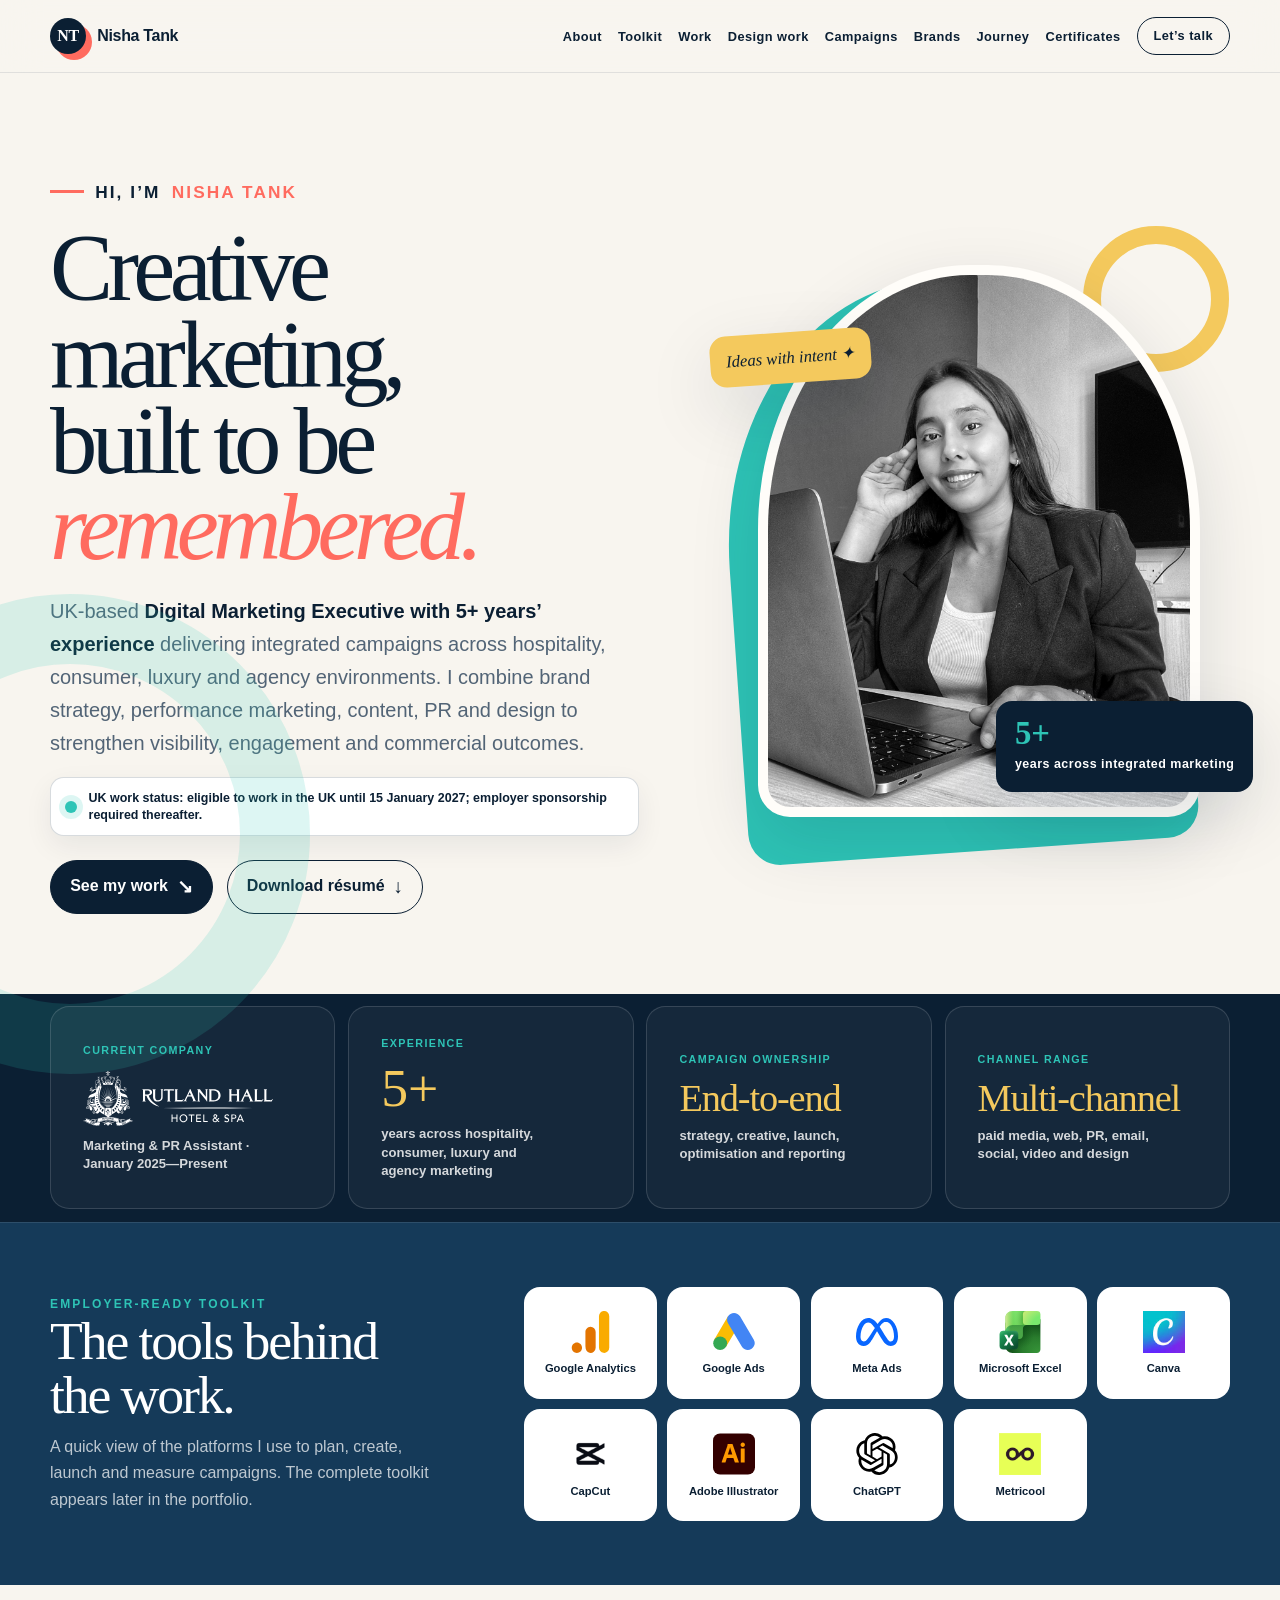
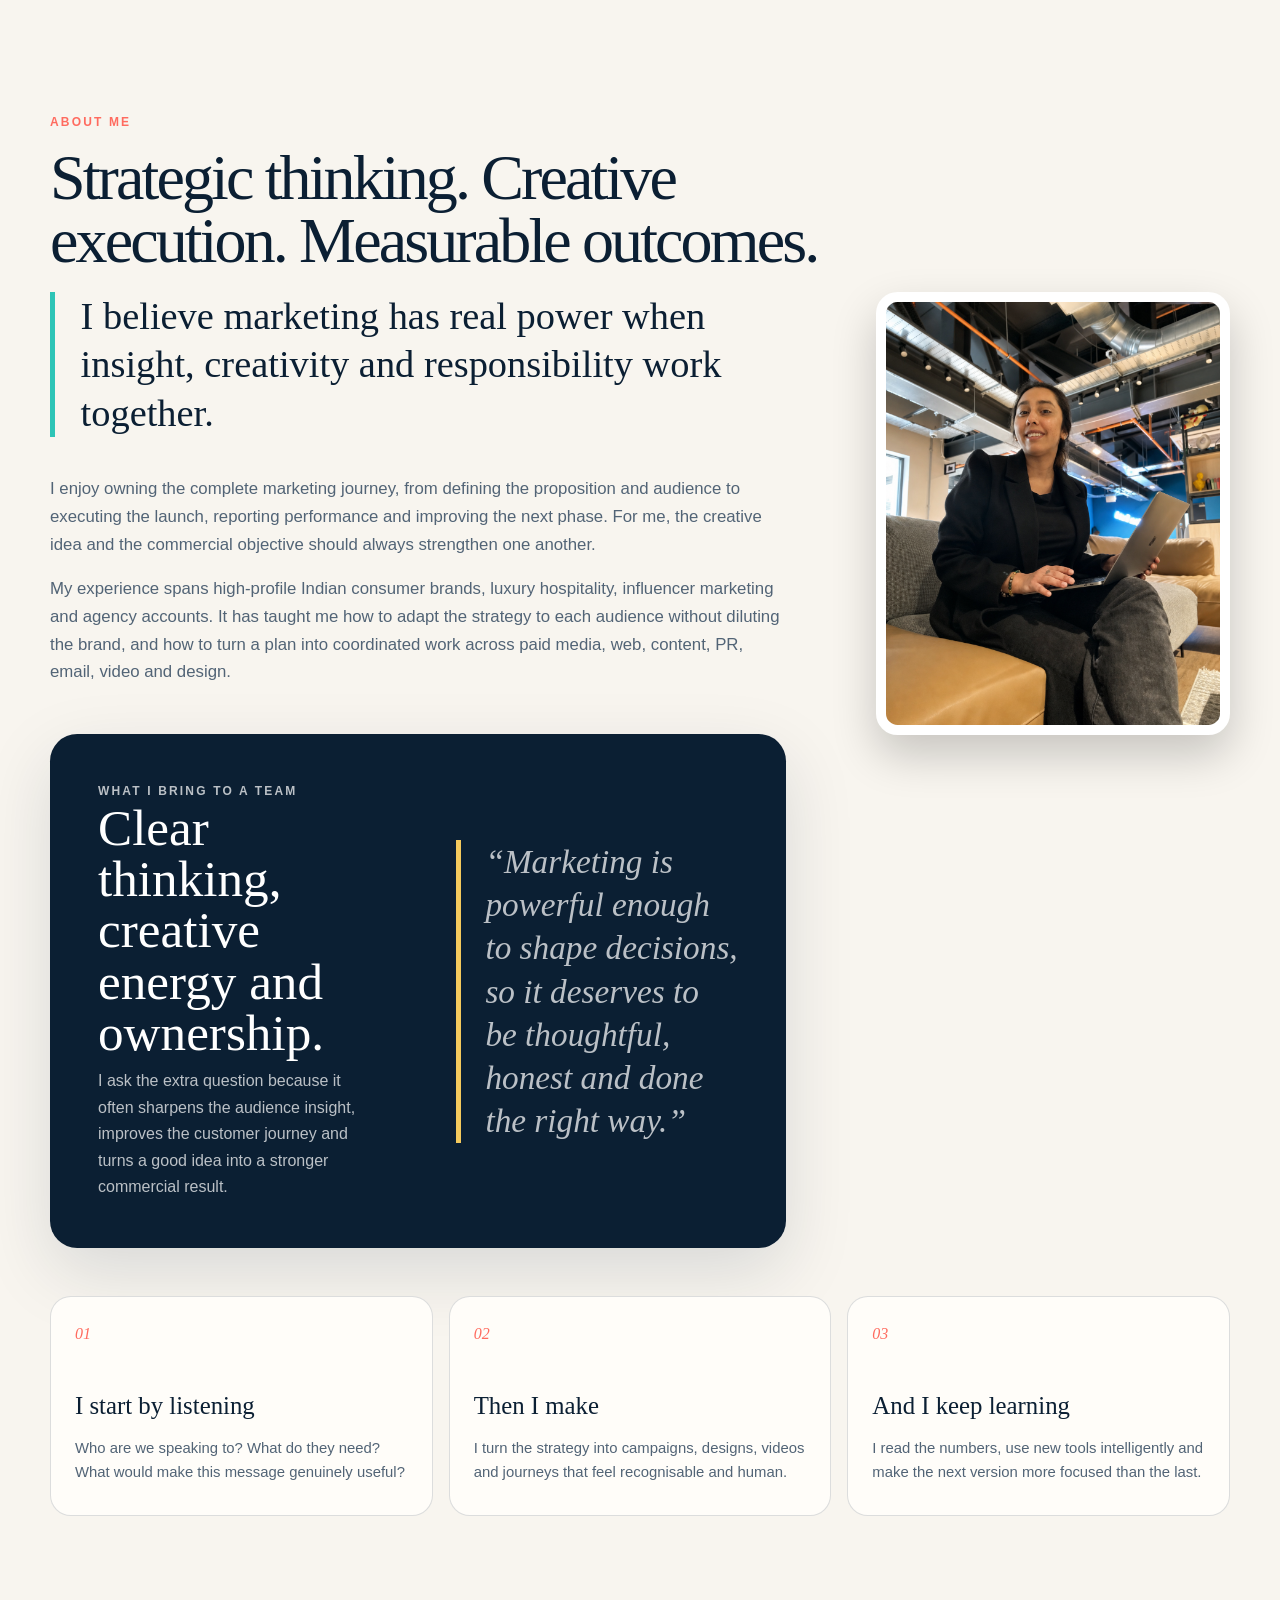
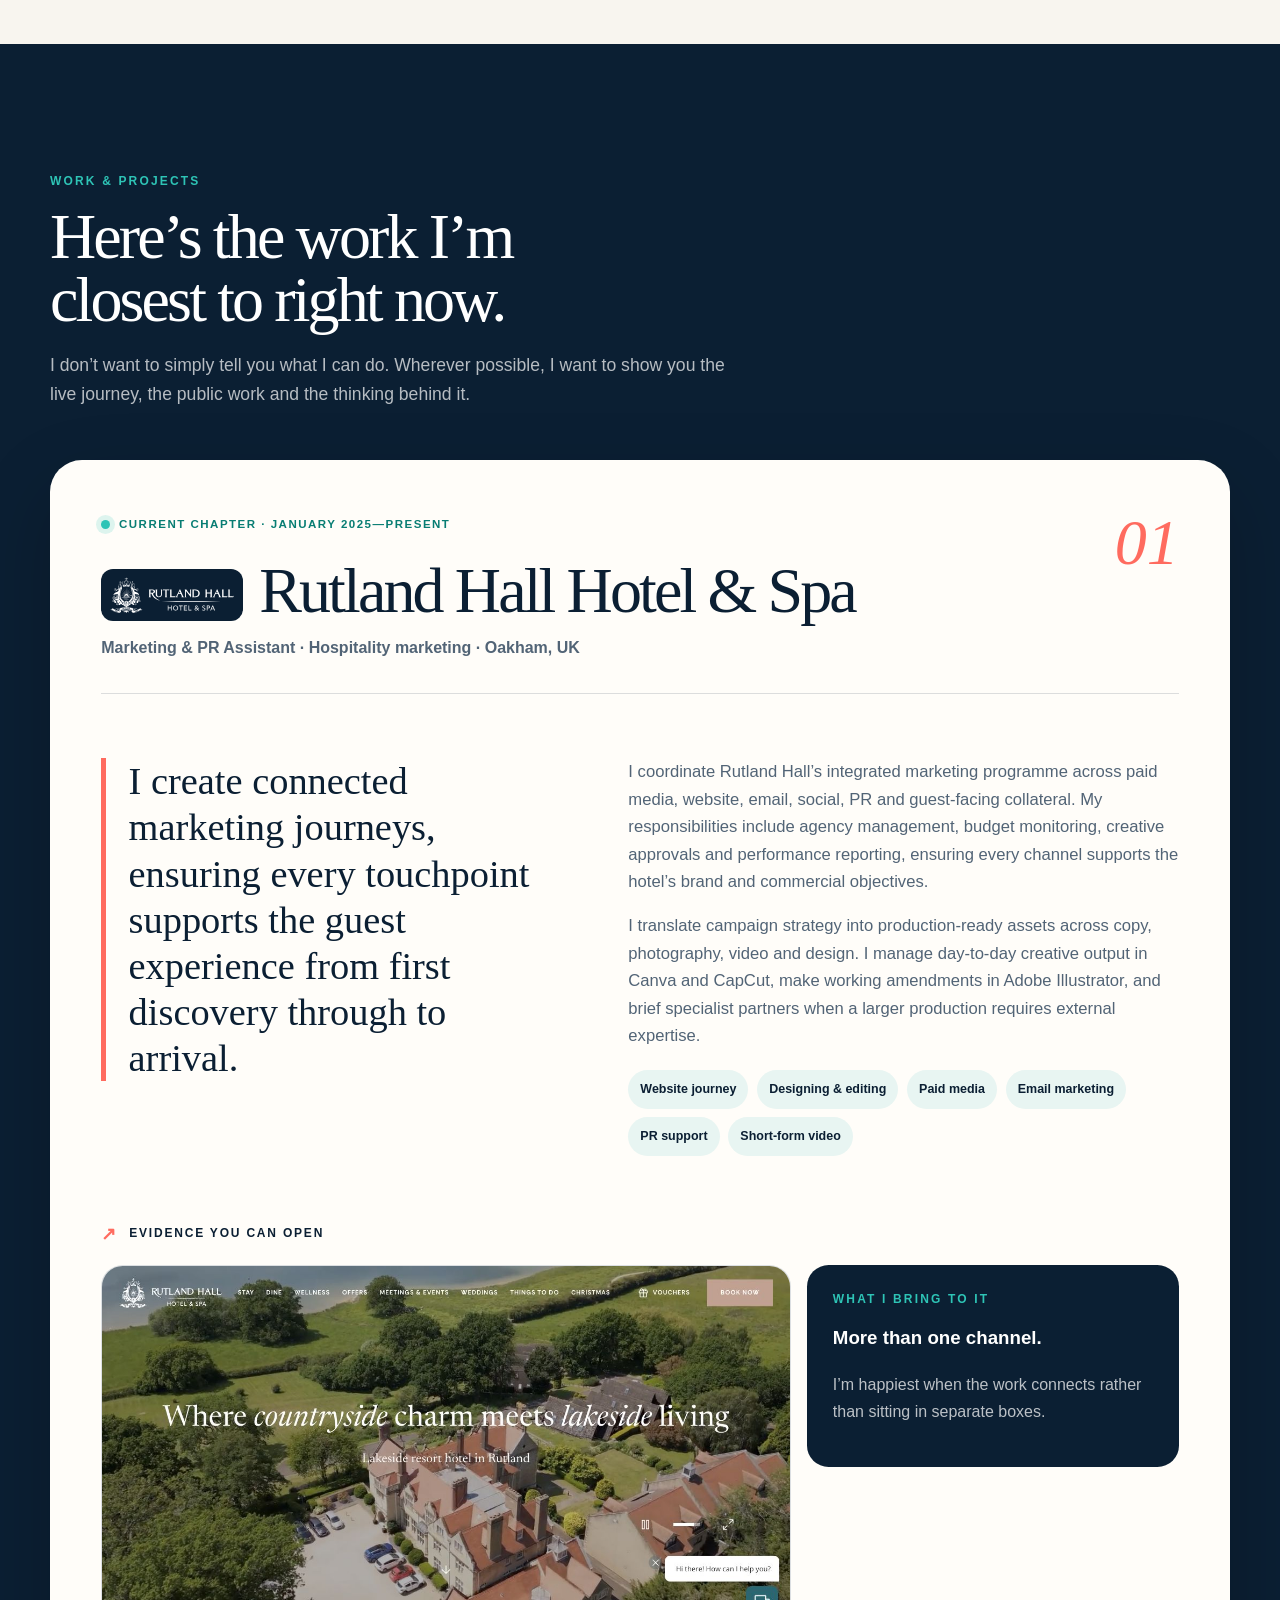
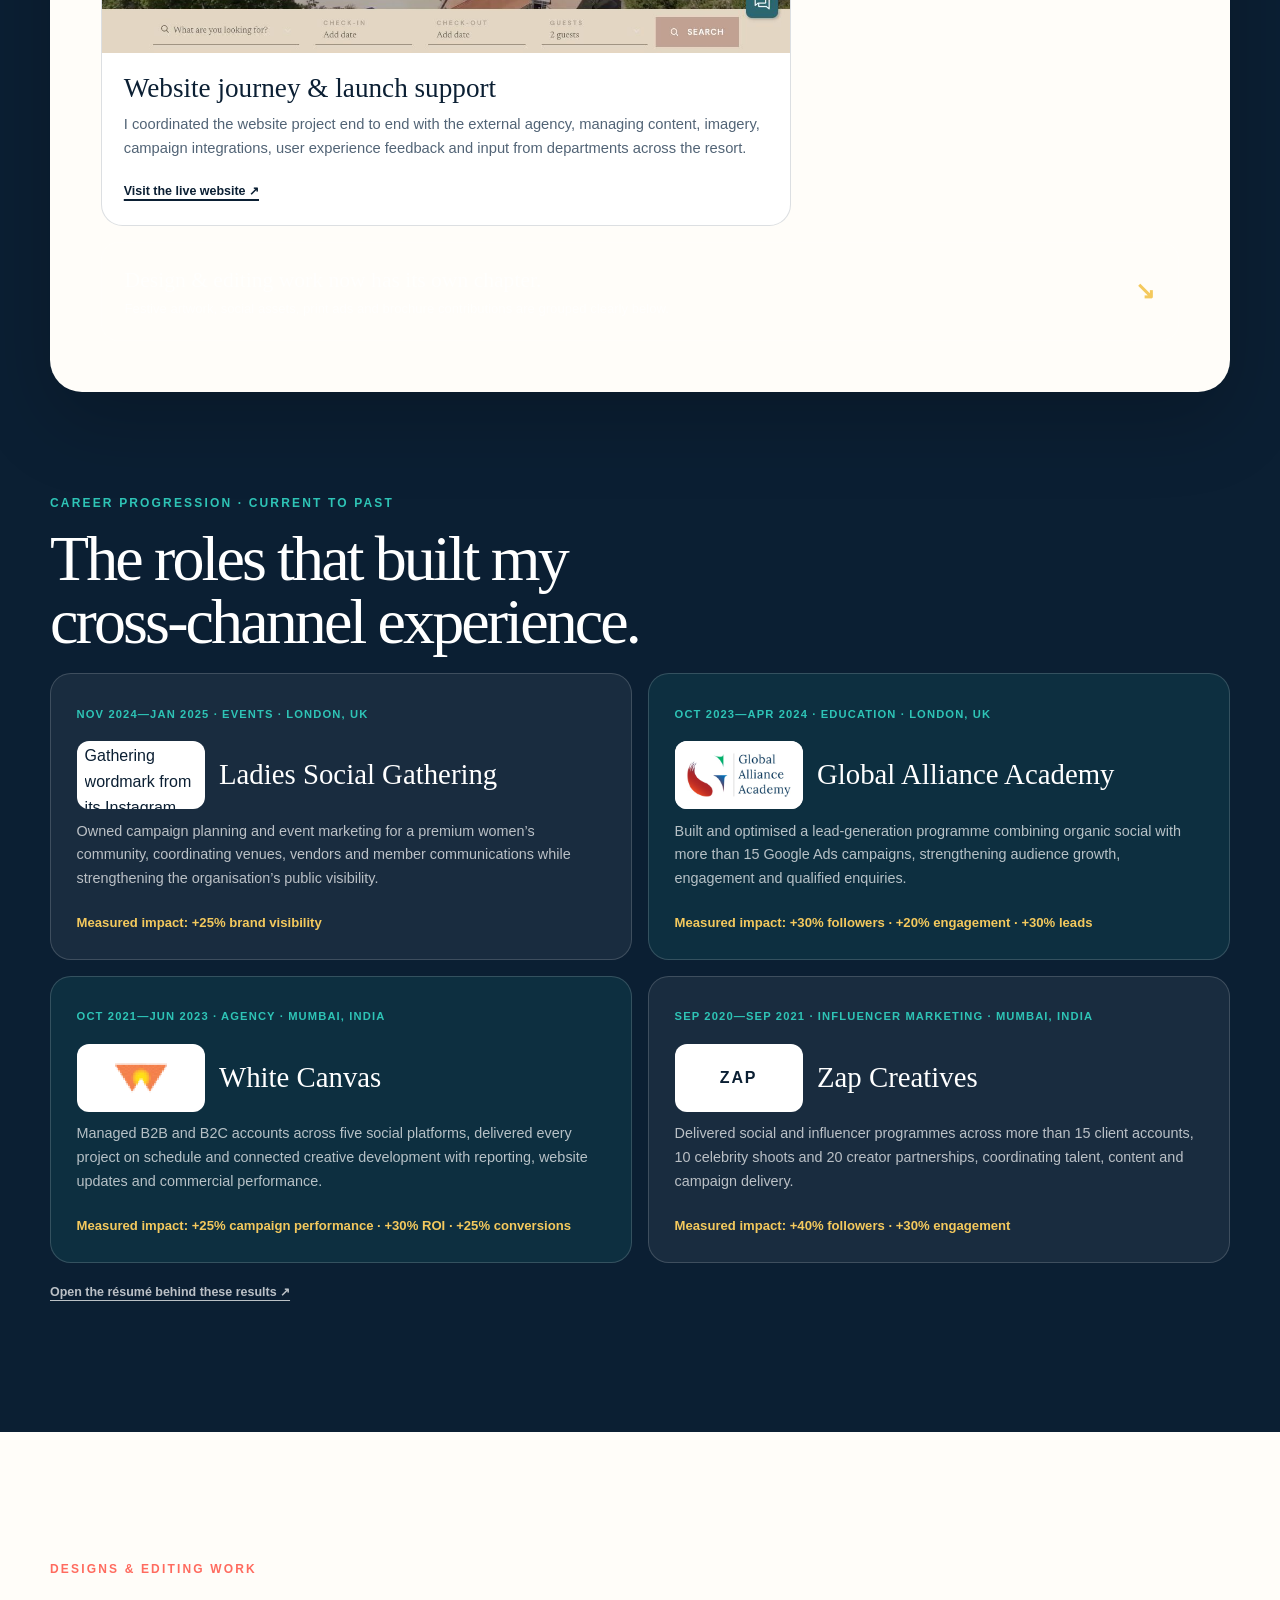
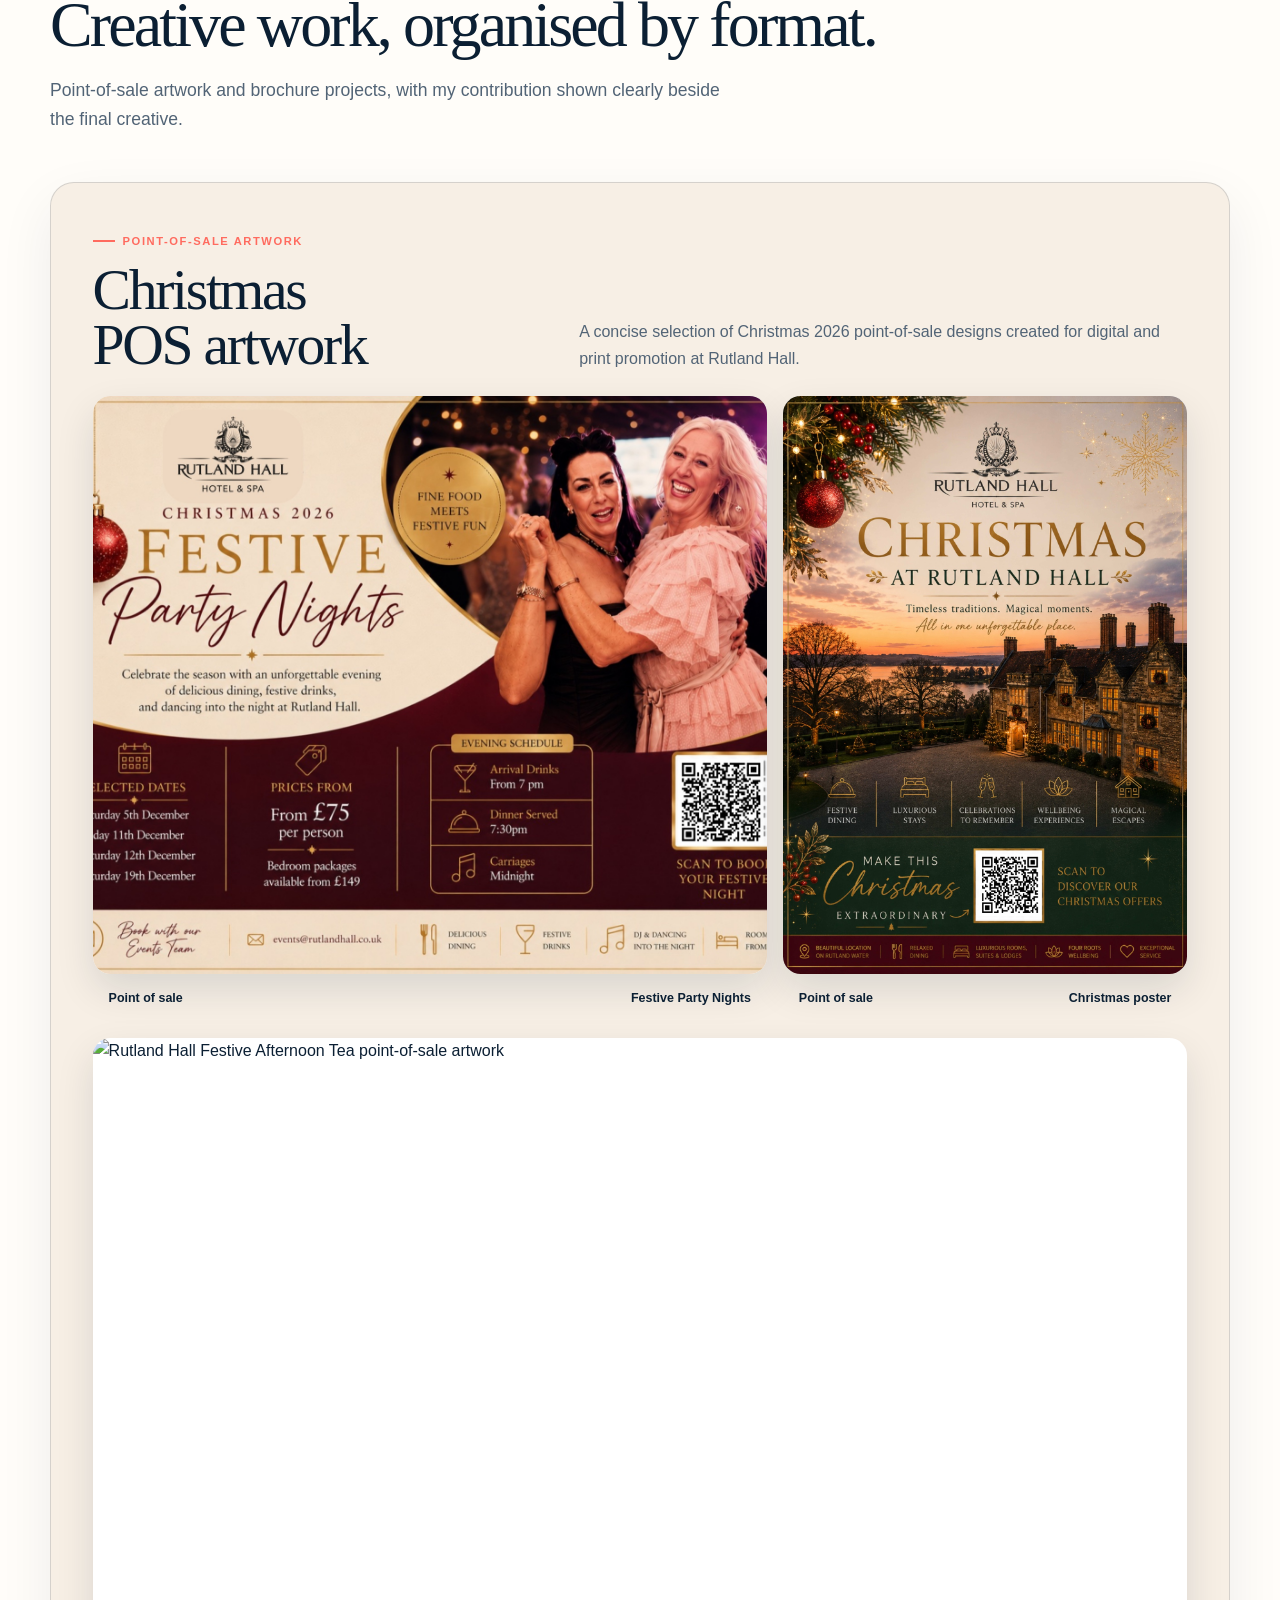
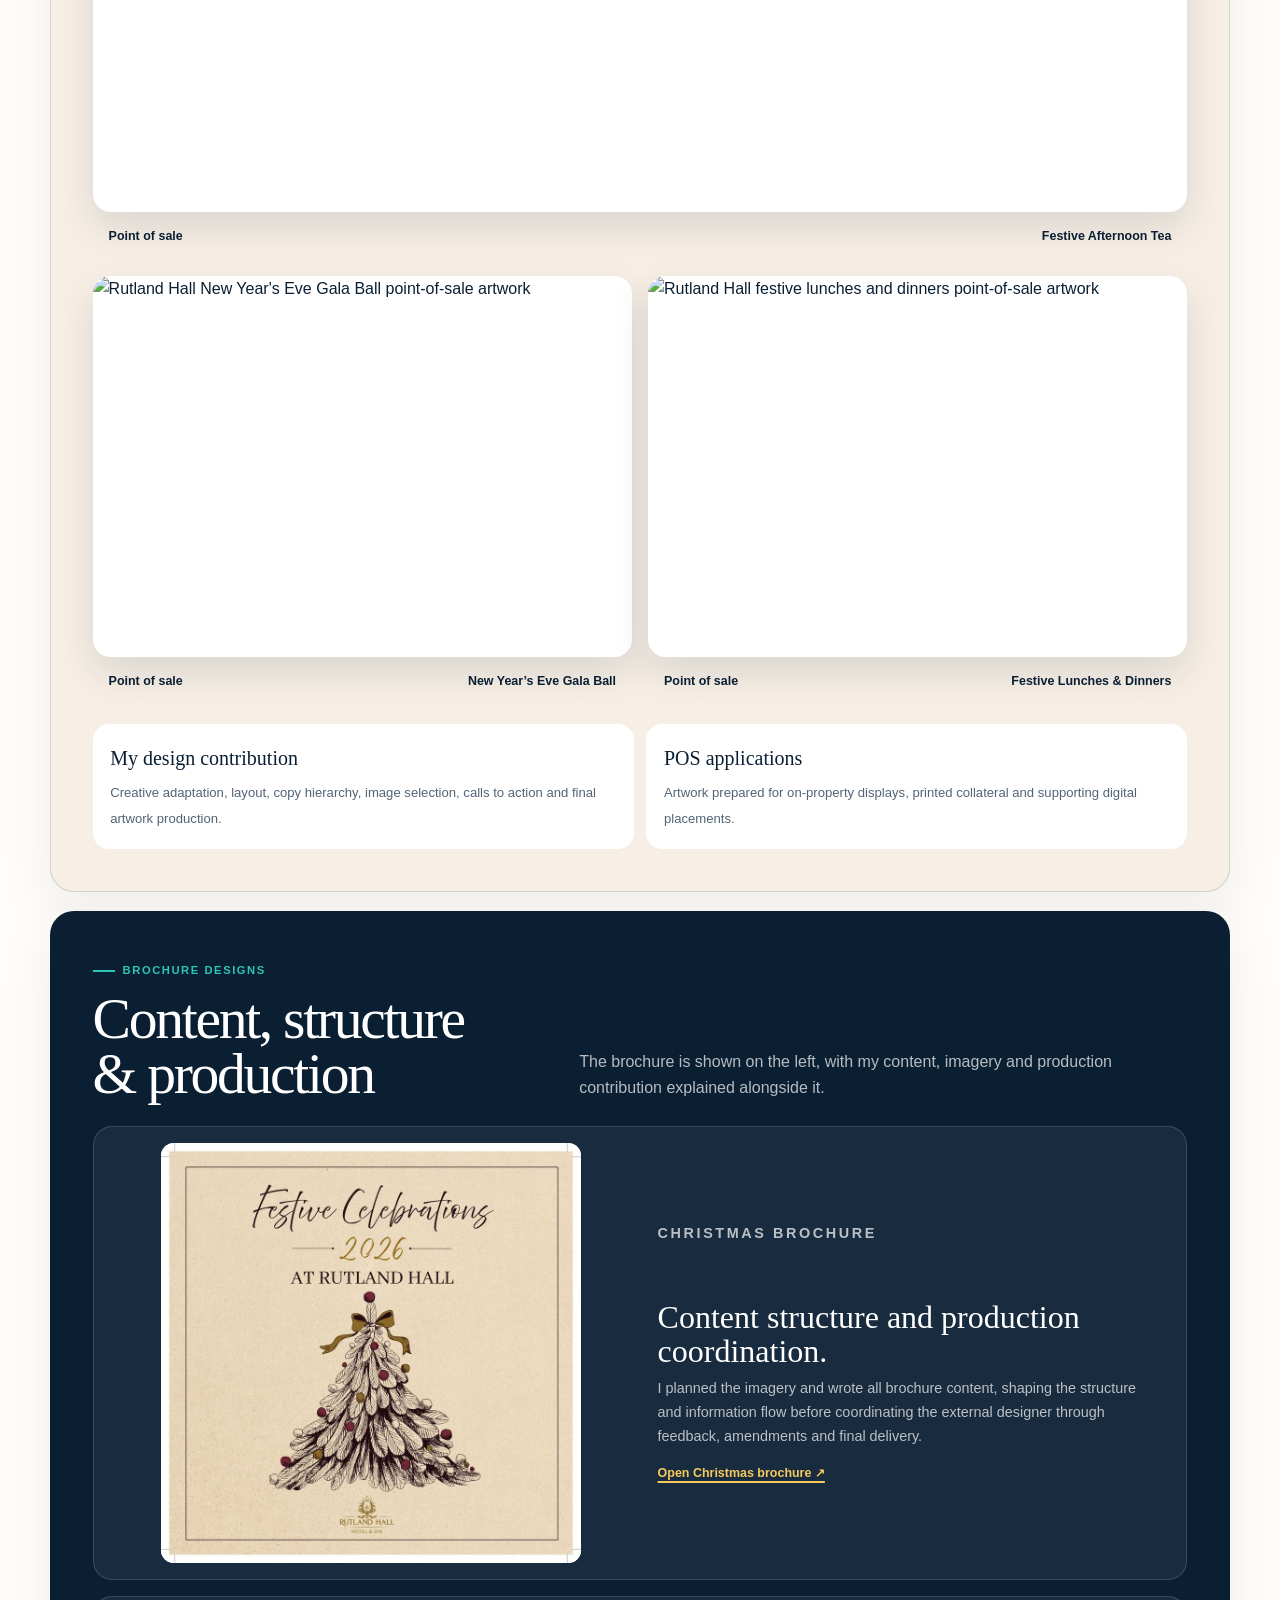
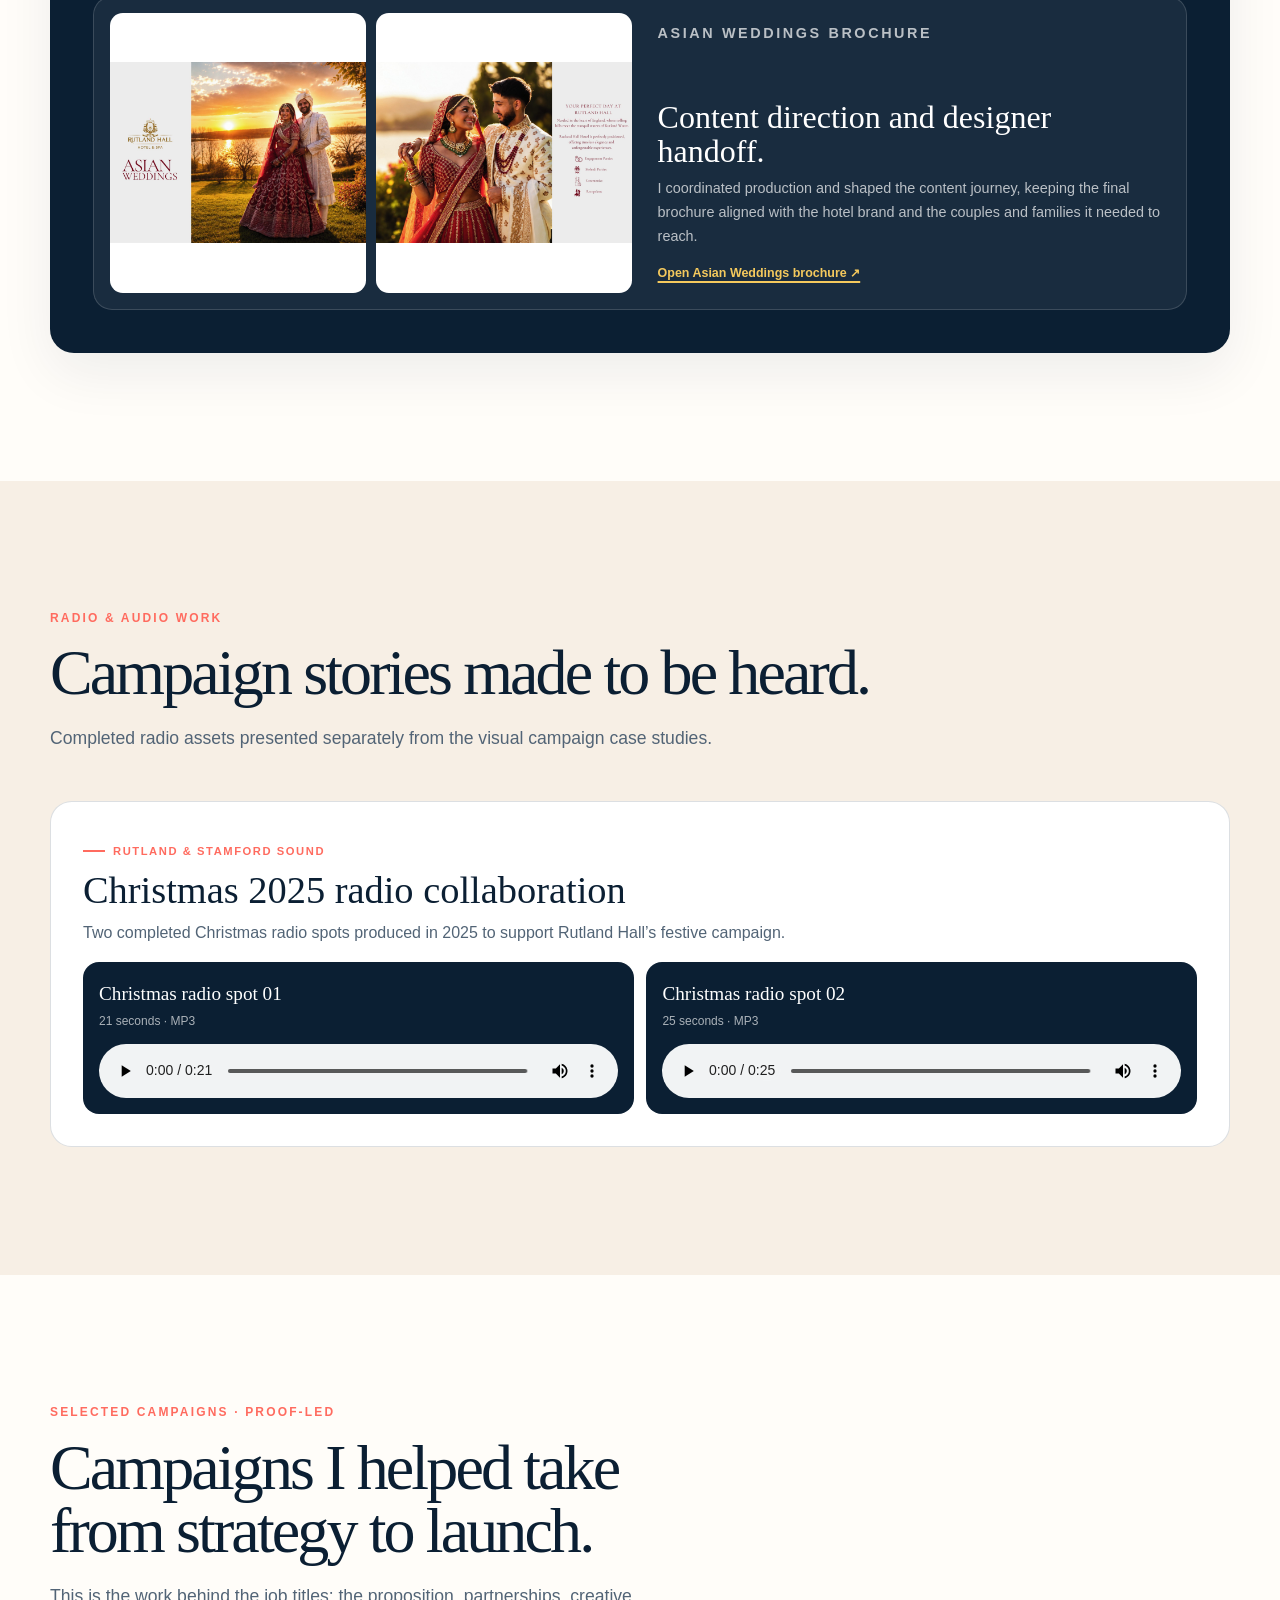
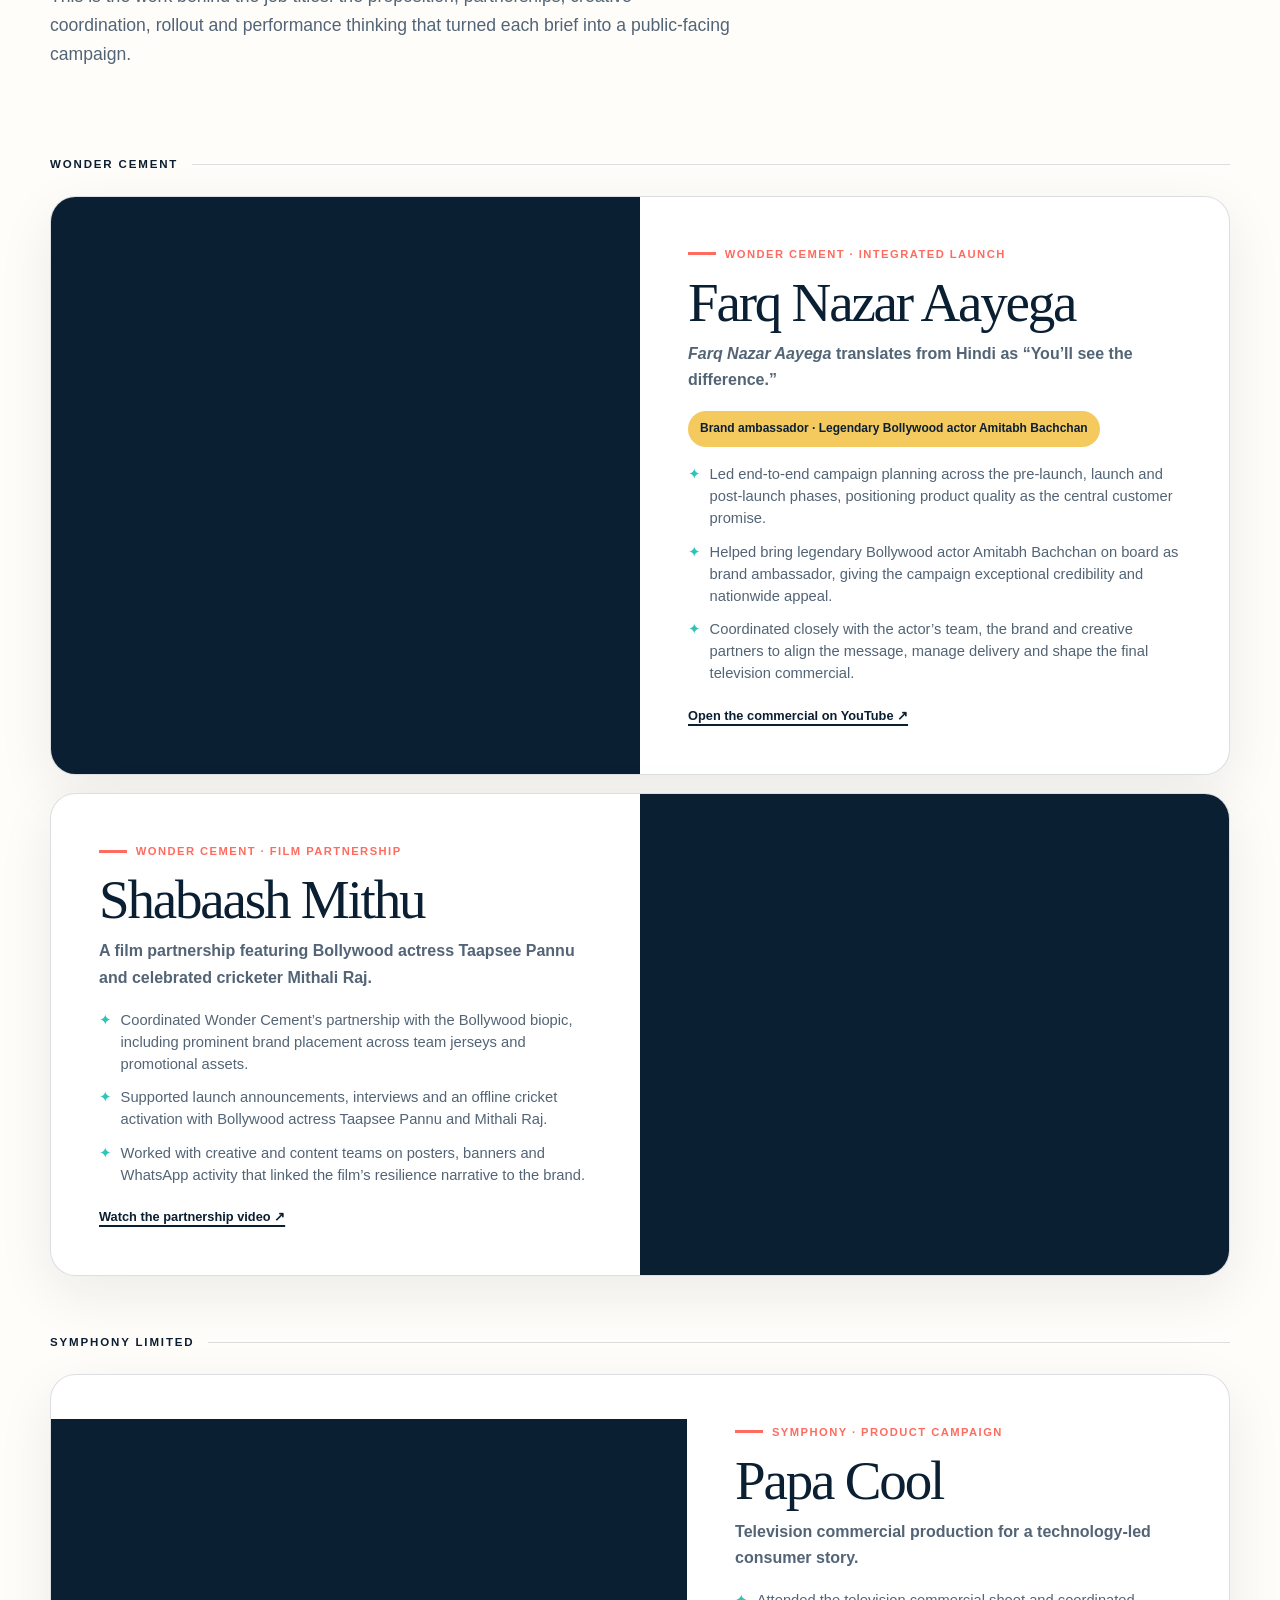
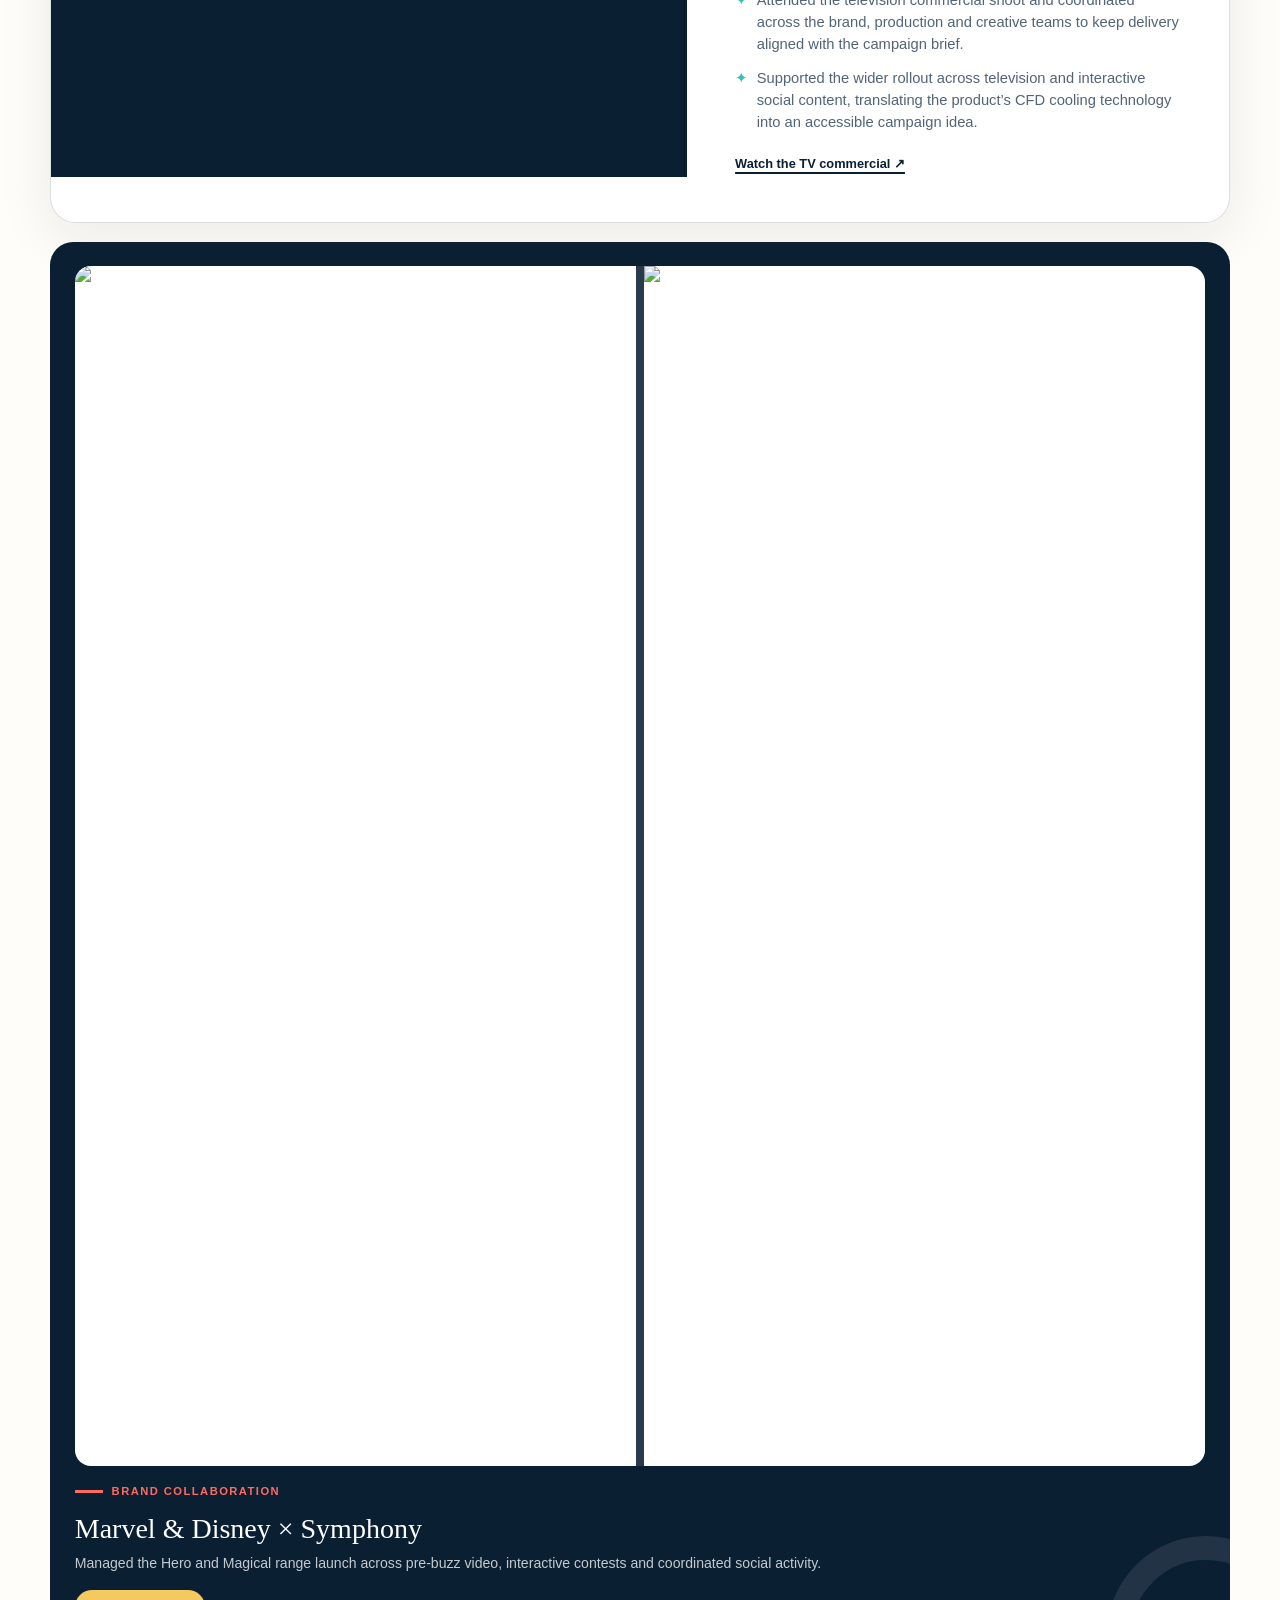
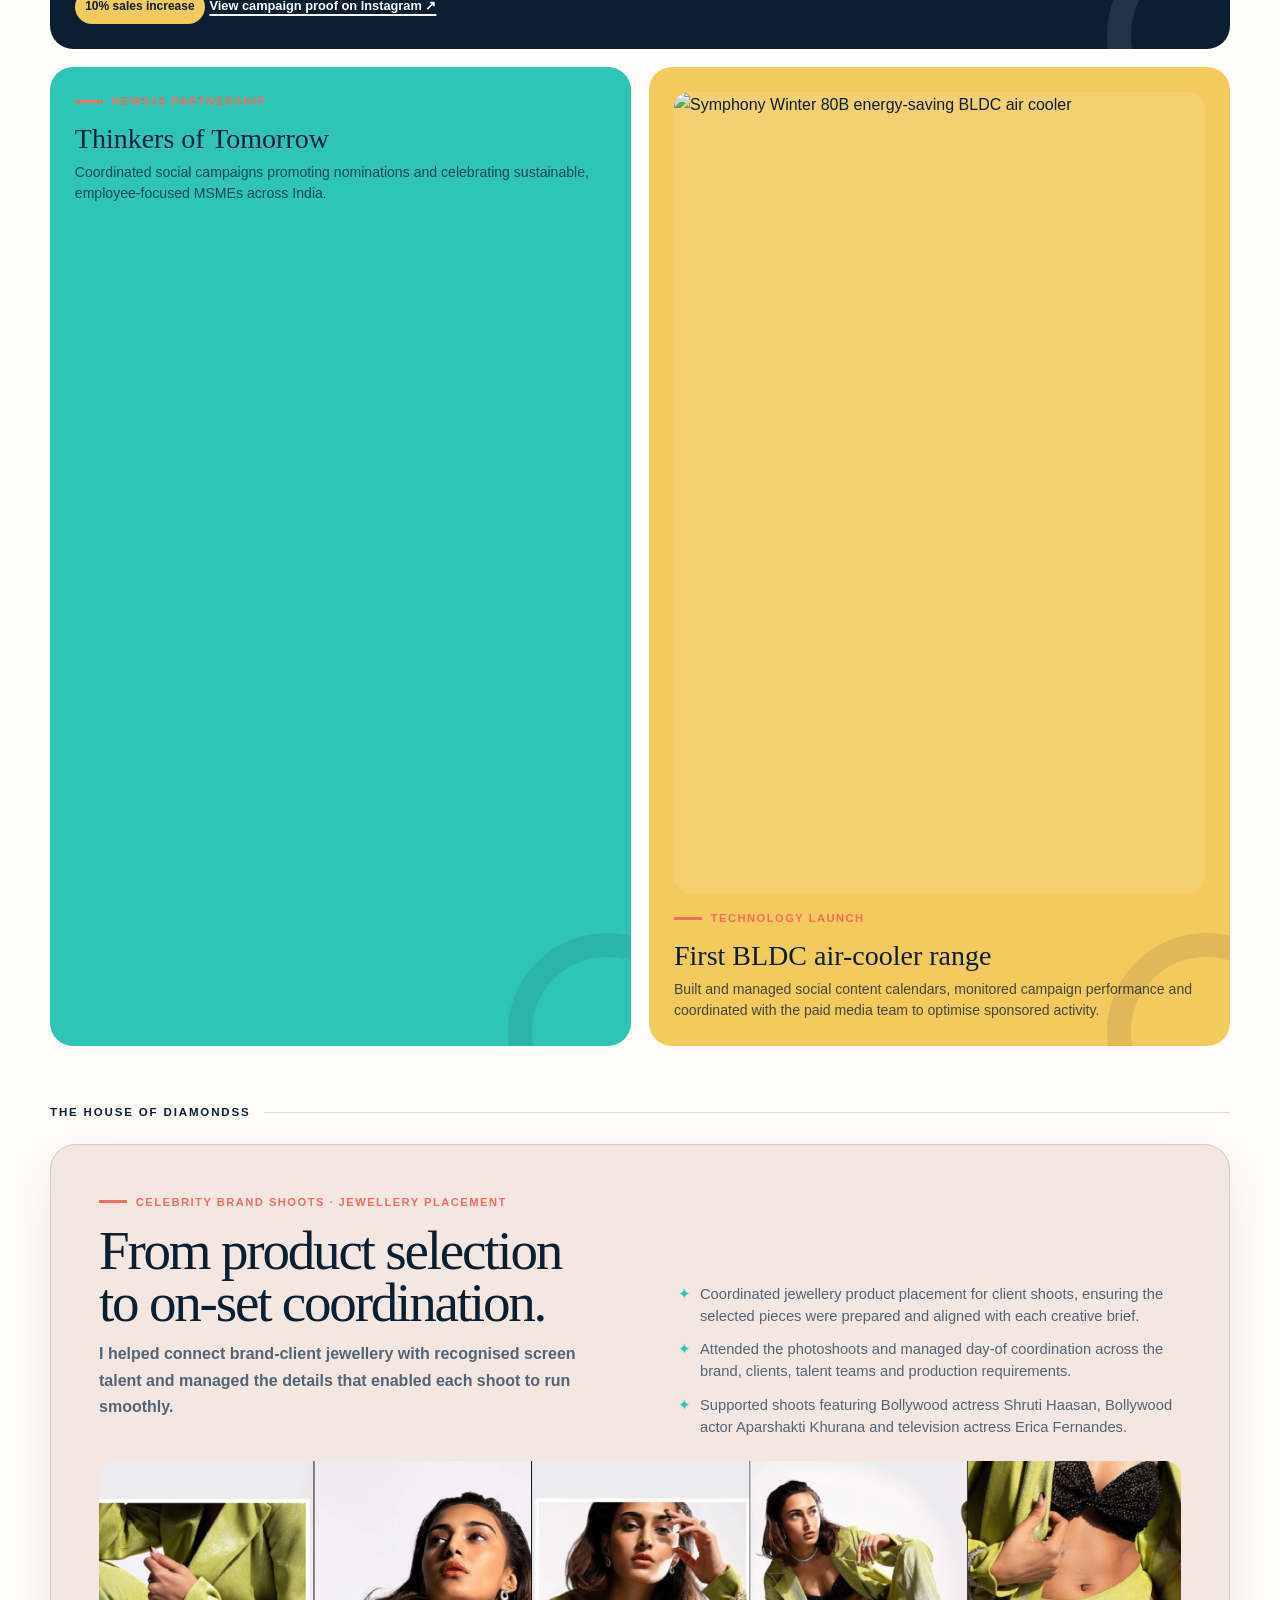
==== commit fd59c9fe: "Update portfolio homepage" ====
--- a/index.html
+++ b/index.html
@@ -255,7 +255,7 @@
     .toolkit-spotlight p { margin-bottom: 0; color: rgba(255,255,255,.72); }
     .spotlight-tools {
       display: grid;
-      grid-template-columns: repeat(4, minmax(0, 1fr));
+      grid-template-columns: repeat(5, minmax(0, 1fr));
       gap: .65rem;
     }
     .spotlight-tool {
@@ -504,6 +504,7 @@
     .evidence-grid {
       display: grid;
       grid-template-columns: 1.3fr .7fr;
+      align-items: start;
       gap: 1rem;
       margin-bottom: 1rem;
     }
@@ -542,7 +543,8 @@
     .journey-card {
       display: flex;
       flex-direction: column;
-      justify-content: space-between;
+      justify-content: flex-start;
+      align-self: start;
       padding: 1.6rem;
       color: white;
       background: var(--navy);
@@ -622,7 +624,7 @@
     .creative-blog-dark .design-format { color: var(--teal); }
     .creative-blog-dark .brochure-proof { border: 1px solid rgba(255,255,255,.15); background: rgba(255,255,255,.06); }
     .radio-work-section { background: #f7efe5; }
-    .radio-columns { display: grid; grid-template-columns: 1fr 1fr; gap: 1rem; }
+    .radio-columns { display: grid; grid-template-columns: 1fr; gap: 1rem; }
     .radio-case {
       min-height: 100%;
       padding: clamp(1.3rem, 3vw, 2rem);
@@ -632,7 +634,7 @@
     }
     .radio-case h3 { margin-bottom: .55rem; font-family: var(--serif); font-size: clamp(1.8rem, 3vw, 2.8rem); font-weight: 500; line-height: 1.03; }
     .radio-case > p { color: var(--ink-muted); }
-    .radio-case .audio-grid { grid-template-columns: 1fr; }
+    .radio-case .audio-grid { grid-template-columns: repeat(2, minmax(0, 1fr)); }
     .radio-case--house { color: white; background: var(--navy); }
     .radio-case--house > p { color: rgba(255,255,255,.72); }
     .radio-station {
@@ -692,6 +694,15 @@
     .campaign-caption { display: flex; justify-content: space-between; gap: 1rem; padding: .85rem 1rem; font-size: .78rem; font-weight: 850; }
     .campaign-art-wrap { display: flex; flex-direction: column; }
     .campaign-art-wrap .campaign-art { flex: 1; }
+    .pos-additional-grid {
+      display: grid;
+      grid-template-columns: repeat(2, minmax(0, 1fr));
+      gap: 1rem;
+      margin-top: 1rem;
+    }
+    .pos-additional-grid .campaign-art-wrap:first-child { grid-column: 1 / -1; }
+    .pos-additional-grid .campaign-art { aspect-ratio: 1.414 / 1; }
+    .pos-additional-grid .campaign-art img { object-fit: contain; }
     .campaign-role {
       display: grid;
       grid-template-columns: repeat(2, 1fr);
@@ -751,21 +762,50 @@
     }
     .chapter-card:nth-child(2), .chapter-card:nth-child(3) { background: rgba(46,196,182,.1); }
     .chapter-company { display: flex; align-items: center; gap: .9rem; margin: .95rem 0 .65rem; }
-    .chapter-card .chapter-company h3 { margin: 0; }
+    .chapter-card .chapter-company h3 { min-width: 0; margin: 0; }
     .chapter-logo-shell {
-      width: 78px;
-      height: 54px;
+      position: relative;
+      width: 128px;
+      height: 68px;
       display: grid;
       place-items: center;
       flex: 0 0 auto;
       overflow: hidden;
-      padding: .4rem;
+      padding: .5rem;
       border-radius: .75rem;
       color: var(--navy);
       background: white;
     }
-    .chapter-logo { width: 100%; height: 100%; object-fit: contain; }
-    .chapter-wordmark { font-size: .75rem; font-weight: 900; letter-spacing: .08em; text-align: center; }
+    .chapter-logo {
+      width: auto;
+      height: auto;
+      max-width: 100%;
+      max-height: 100%;
+      display: block;
+      object-fit: contain;
+    }
+    .chapter-logo--lsg {
+      position: absolute;
+      left: 50%;
+      top: 50%;
+      width: 112px;
+      height: 112px;
+      max-width: none;
+      max-height: none;
+      transform: translate(-50%, -53%);
+    }
+    .chapter-logo--gaa {
+      position: absolute;
+      left: 50%;
+      top: 50%;
+      width: 176px;
+      height: 176px;
+      max-width: none;
+      max-height: none;
+      transform: translate(-51.9%, -47.2%);
+    }
+    .chapter-logo--white-canvas { width: 52px; height: 52px; }
+    .chapter-wordmark { font-size: 1rem; font-weight: 900; letter-spacing: .12em; text-align: center; }
     .chapter-meta { color: var(--teal); font-size: .7rem; font-weight: 850; letter-spacing: .1em; text-transform: uppercase; }
     .chapter-card h3 { margin: 1.5rem 0 .55rem; font-family: var(--serif); font-size: 1.8rem; font-weight: 500; }
     .chapter-card p { margin: 0; color: rgba(255,255,255,.7); font-size: .9rem; }
@@ -816,6 +856,20 @@
     .brand-card:nth-child(4) { background: var(--coral); }
     .brand-card:nth-child(5) { color: white; background: var(--navy-soft); }
     .brand-card:nth-child(6) { background: #d8ccf4; }
+    .brand-card--madan { grid-column: 1 / -1; min-height: 330px; color: white; background: #294d3f; }
+    .brand-card--madan h3 { max-width: 18ch; }
+    .brand-card--madan .brand-logo-shell {
+      width: min(100%, 520px);
+      height: 210px;
+      padding: 1rem;
+    }
+    .brand-card--madan .brand-logo {
+      width: auto;
+      height: auto;
+      max-width: 92%;
+      max-height: 92%;
+      object-fit: contain;
+    }
     .brand-card::after {
       content: "";
       position: absolute;
@@ -935,6 +989,17 @@
       font-weight: 500; line-height: .96; letter-spacing: -.04em;
     }
     .campaign-subtitle { margin-bottom: 1.1rem; color: var(--ink-muted); font-weight: 750; }
+    .campaign-highlight {
+      align-self: flex-start;
+      display: inline-flex;
+      margin: 0 0 1rem;
+      padding: .5rem .75rem;
+      border-radius: 999px;
+      color: var(--navy);
+      background: var(--gold);
+      font-size: .75rem;
+      font-weight: 900;
+    }
     .campaign-points { display: grid; gap: .72rem; margin: 0; padding: 0; list-style: none; }
     .campaign-points li { position: relative; padding-left: 1.35rem; color: var(--ink-muted); font-size: .92rem; line-height: 1.5; }
     .campaign-points li::before { content: "✦"; position: absolute; left: 0; color: var(--teal); }
@@ -966,11 +1031,23 @@
     .diamond-wide { grid-column: 1 / -1; aspect-ratio: 3.8 / 1; }
     .diamond-aparshakti { grid-column: 1 / -1; aspect-ratio: 2.25 / 1; }
     .diamond-editorial { aspect-ratio: 4 / 4.6; }
-    .symphony-grid { display: grid; grid-template-columns: 1.2fr .8fr; gap: 1.15rem; }
-    .symphony-grid .campaign-feature { height: 100%; }
-    .symphony-grid .campaign-feature-grid { grid-template-columns: 1fr; height: 100%; }
-    .symphony-grid .campaign-media iframe { min-height: 330px; }
-    .campaign-mini-stack { display: grid; gap: 1.15rem; }
+    .symphony-grid { display: grid; grid-template-columns: 1fr; gap: 1.15rem; }
+    .symphony-grid .campaign-feature-grid {
+      grid-template-columns: minmax(0, 1.08fr) minmax(0, .92fr);
+      align-items: center;
+    }
+    .symphony-grid .campaign-media {
+      min-height: 0;
+      aspect-ratio: 16 / 9;
+      align-self: center;
+    }
+    .symphony-grid .campaign-media iframe {
+      height: 100%;
+      min-height: 0;
+      aspect-ratio: 16 / 9;
+    }
+    .campaign-mini-stack { display: grid; grid-template-columns: repeat(2, minmax(0, 1fr)); gap: 1.15rem; }
+    .campaign-mini-stack .campaign-mini:first-child { grid-column: 1 / -1; }
     .campaign-mini {
       position: relative; overflow: hidden; padding: 1.55rem; border-radius: 1.45rem;
       color: white; background: var(--navy); isolation: isolate;
@@ -985,6 +1062,15 @@
     .campaign-mini p { margin: 0; color: inherit; opacity: .76; font-size: .88rem; line-height: 1.5; }
     .campaign-mini .campaign-proof-link { color: inherit; }
     .campaign-stat { display: inline-flex; margin-top: 1rem; padding: .45rem .65rem; border-radius: 999px; color: var(--navy); background: var(--gold); font-size: .75rem; font-weight: 900; }
+    .campaign-mini-media {
+      overflow: hidden;
+      margin: 0 0 1rem;
+      border-radius: 1rem;
+      background: rgba(255,255,255,.12);
+    }
+    .campaign-mini-media img { width: 100%; aspect-ratio: 1.35 / 1; object-fit: contain; }
+    .campaign-mini-gallery { display: grid; grid-template-columns: repeat(2, minmax(0, 1fr)); gap: .45rem; }
+    .campaign-mini-gallery img { width: 100%; aspect-ratio: 1 / 1; object-fit: contain; background: white; }
 
     .ai-note {
       display: grid;
@@ -1204,8 +1290,10 @@
       box-shadow: 0 12px 30px rgba(11,31,51,.08);
     }
     .degree-accreditation img {
+      display: block;
       width: 100%;
-      max-height: 76px;
+      height: auto;
+      max-height: 90px;
       object-fit: contain;
       object-position: left center;
     }
@@ -1337,11 +1425,13 @@
       .portrait-stage { width: min(86vw, 470px); }
       .proof-grid { grid-template-columns: repeat(2, 1fr); }
       .toolkit-spotlight-grid { grid-template-columns: 1fr; }
+      .spotlight-tools { grid-template-columns: repeat(3, minmax(0, 1fr)); }
       .about-grid, .about-personal, .experience-grid, .credentials-grid { grid-template-columns: 1fr; }
       .about-photo { position: static; max-width: 520px; }
       .case-summary, .evidence-grid, .brands-intro, .campaign-head, .brand-contributions,
       .campaign-feature-grid, .diamond-head, .symphony-grid, .audio-showcase-head,
       .creative-blog-head, .radio-columns { grid-template-columns: 1fr; }
+      .symphony-grid .campaign-feature-grid { grid-template-columns: 1fr; }
       .campaign-feature.reverse .campaign-media { order: initial; }
       .campaign-media iframe { min-height: 360px; }
       .case-header { align-items: center; }
@@ -1371,12 +1461,19 @@
       .case-company-lockup { align-items: flex-start; flex-direction: column; }
       .case-number { font-size: 2.2rem; }
       .chapter-grid, .brand-grid { grid-template-columns: 1fr; }
+      .brand-card--madan { grid-column: auto; }
+      .brand-card--madan .brand-logo-shell { height: 170px; }
       .campaign-grid, .brochure-proof, .campaign-role, .audio-grid { grid-template-columns: 1fr; }
+      .campaign-mini-stack { grid-template-columns: 1fr; }
+      .campaign-mini-stack .campaign-mini:first-child { grid-column: auto; }
+      .pos-additional-grid { grid-template-columns: 1fr; }
+      .pos-additional-grid .campaign-art-wrap:first-child { grid-column: auto; }
       .design-preview-link { grid-template-columns: 1fr auto; }
       .diamond-gallery { grid-template-columns: 1fr; }
       .diamond-wide, .diamond-aparshakti { grid-column: auto; aspect-ratio: 4 / 2.2; }
       .diamond-editorial { aspect-ratio: 4 / 4.25; }
-      .campaign-media iframe, .symphony-grid .campaign-media iframe { min-height: 250px; }
+      .campaign-media iframe { min-height: 250px; }
+      .symphony-grid .campaign-media iframe { min-height: 0; }
       .campaign-art-wide, .campaign-art-portrait { aspect-ratio: 4 / 3; }
       .brochure-images img { min-height: 130px; }
       .tool-logo-wall { grid-template-columns: repeat(2, 1fr); }
@@ -1476,6 +1573,7 @@
           <a class="spotlight-tool" href="#toolkit"><img src="assets/tool-icons/capcut.png" alt=""><span>CapCut</span></a>
           <a class="spotlight-tool" href="#toolkit"><img src="assets/tool-icons/adobe-illustrator.svg" alt=""><span>Adobe Illustrator</span></a>
           <a class="spotlight-tool" href="#toolkit"><img src="assets/platform-icons/openai.svg" alt=""><span>ChatGPT</span></a>
+          <a class="spotlight-tool" href="#toolkit"><img src="assets/tool-icons/metricool.png" alt=""><span>Metricool</span></a>
         </div>
       </div>
     </section>
@@ -1540,7 +1638,7 @@
                 <img class="case-company-logo" src="assets/rutland-hall-logo.svg" alt="Rutland Hall Hotel and Spa logo">
                 <h3>Rutland Hall Hotel &amp; Spa</h3>
               </div>
-              <p class="case-role">Marketing &amp; PR Assistant · Hospitality marketing</p>
+              <p class="case-role">Marketing &amp; PR Assistant · Hospitality marketing · Oakham, UK</p>
             </div>
             <span class="case-number" aria-hidden="true">01</span>
           </header>
@@ -1552,7 +1650,7 @@
               <p>I translate campaign strategy into production-ready assets across copy, photography, video and design. I manage day-to-day creative output in Canva and CapCut, make working amendments in Adobe Illustrator, and brief specialist partners when a larger production requires external expertise.</p>
               <div class="case-tags" aria-label="Rutland Hall capabilities">
                 <span class="case-tag">Website journey</span>
-                <span class="case-tag">Menu design</span>
+                <span class="case-tag">Designing &amp; editing</span>
                 <span class="case-tag">Paid media</span>
                 <span class="case-tag">Email marketing</span>
                 <span class="case-tag">PR support</span>
@@ -1580,13 +1678,6 @@
                 <h3>More than one channel.</h3>
                 <p>I’m happiest when the work connects rather than sitting in separate boxes.</p>
               </div>
-              <ul class="journey-list">
-                <li>Web and campaign coordination</li>
-                <li>Guest-facing design and collateral</li>
-                <li>Social content and CapCut editing</li>
-                <li>Paid, email and PR support</li>
-                <li>Performance-informed improvements</li>
-              </ul>
             </aside>
           </div>
 
@@ -1603,31 +1694,31 @@
         <div class="chapter-grid">
           <article class="chapter-card reveal">
             <div>
-              <span class="chapter-meta">Nov 2024—Jan 2025 · Events</span>
-              <div class="chapter-company"><span class="chapter-logo-shell"><span class="chapter-wordmark">LSG</span></span><h3>Ladies Social Gathering</h3></div>
+              <span class="chapter-meta">Nov 2024—Jan 2025 · Events · London, UK</span>
+              <div class="chapter-company"><span class="chapter-logo-shell"><img class="chapter-logo chapter-logo--lsg" src="assets/company-logos/ladies-social-gathering-instagram.jpg" alt="Ladies Social Gathering wordmark from its Instagram profile"></span><h3>Ladies Social Gathering</h3></div>
               <p>Owned campaign planning and event marketing for a premium women’s community, coordinating venues, vendors and member communications while strengthening the organisation’s public visibility.</p>
             </div>
             <span class="chapter-result">Measured impact: +25% brand visibility</span>
           </article>
           <article class="chapter-card reveal">
             <div>
-              <span class="chapter-meta">Oct 2023—Apr 2024 · Education</span>
-              <div class="chapter-company"><span class="chapter-logo-shell"><img class="chapter-logo" src="assets/company-logos/global-alliance-academy.jpg" alt="Global Alliance Academy logo"></span><h3>Global Alliance Academy</h3></div>
+              <span class="chapter-meta">Oct 2023—Apr 2024 · Education · London, UK</span>
+              <div class="chapter-company"><span class="chapter-logo-shell"><img class="chapter-logo chapter-logo--gaa" src="assets/company-logos/global-alliance-academy.jpg" alt="Global Alliance Academy logo"></span><h3>Global Alliance Academy</h3></div>
               <p>Built and optimised a lead-generation programme combining organic social with more than 15 Google Ads campaigns, strengthening audience growth, engagement and qualified enquiries.</p>
             </div>
             <span class="chapter-result">Measured impact: +30% followers · +20% engagement · +30% leads</span>
           </article>
           <article class="chapter-card reveal">
             <div>
-              <span class="chapter-meta">Oct 2021—Jun 2023 · Agency · Mumbai</span>
-              <div class="chapter-company"><span class="chapter-logo-shell"><img class="chapter-logo" src="assets/company-logos/white-canvas.png" alt="White Canvas logo"></span><h3>White Canvas</h3></div>
+              <span class="chapter-meta">Oct 2021—Jun 2023 · Agency · Mumbai, India</span>
+              <div class="chapter-company"><span class="chapter-logo-shell"><img class="chapter-logo chapter-logo--white-canvas" src="assets/company-logos/white-canvas.png" alt="White Canvas logo"></span><h3>White Canvas</h3></div>
               <p>Managed B2B and B2C accounts across five social platforms, delivered every project on schedule and connected creative development with reporting, website updates and commercial performance.</p>
             </div>
             <span class="chapter-result">Measured impact: +25% campaign performance · +30% ROI · +25% conversions</span>
           </article>
           <article class="chapter-card reveal">
             <div>
-              <span class="chapter-meta">Sep 2020—Sep 2021 · Influencer marketing · Mumbai</span>
+              <span class="chapter-meta">Sep 2020—Sep 2021 · Influencer marketing · Mumbai, India</span>
               <div class="chapter-company"><span class="chapter-logo-shell"><span class="chapter-wordmark">ZAP</span></span><h3>Zap Creatives</h3></div>
               <p>Delivered social and influencer programmes across more than 15 client accounts, 10 celebrity shoots and 20 creator partnerships, coordinating talent, content and campaign delivery.</p>
             </div>
@@ -1642,36 +1733,57 @@
       <div class="container">
         <p class="section-kicker reveal">Designs &amp; editing work</p>
         <h2 class="section-title reveal">Creative work, organised by format.</h2>
-        <p class="section-intro reveal">A clearer view of the design contribution behind the campaigns: festive artwork for social and print, followed by brochure projects where I shaped content, structure and production.</p>
+        <p class="section-intro reveal">Point-of-sale artwork and brochure projects, with my contribution shown clearly beside the final creative.</p>
 
         <div class="creative-directory">
           <article class="creative-blog reveal">
             <div class="creative-blog-head">
               <div>
-                <span class="design-format">Festive artwork</span>
-                <h3>Christmas 2026 campaign designs</h3>
+                <span class="design-format">Point-of-sale artwork</span>
+                <h3>Christmas POS artwork</h3>
               </div>
-              <p>I created and adapted the artwork below, translating the festive proposition into practical creative for social channels and print while maintaining Rutland Hall’s visual identity.</p>
+              <p>A concise selection of Christmas 2026 point-of-sale designs created for digital and print promotion at Rutland Hall.</p>
             </div>
 
             <div class="campaign-grid">
               <div class="campaign-art-wrap">
                 <div class="campaign-art campaign-art-wide">
-                  <img src="assets/rutland-hall-christmas-party-nights.jpg" alt="Rutland Hall Christmas 2026 Festive Party Nights social artwork" loading="lazy" width="1800" height="1272">
+                  <img src="assets/rutland-hall-christmas-party-nights.jpg" alt="Rutland Hall Christmas 2026 Festive Party Nights point-of-sale artwork" loading="lazy" width="1800" height="1272">
                 </div>
-                <span class="campaign-caption"><span>Socials</span><b>Landscape campaign artwork</b></span>
+                <span class="campaign-caption"><span>Point of sale</span><b>Festive Party Nights</b></span>
               </div>
               <div class="campaign-art-wrap">
                 <div class="campaign-art campaign-art-portrait">
                   <img src="assets/rutland-hall-christmas-poster.jpg" alt="Christmas at Rutland Hall 2026 print advertisement" loading="lazy" width="1271" height="1800">
                 </div>
-                <span class="campaign-caption"><span>Print ads</span><b>Portrait poster</b></span>
+                <span class="campaign-caption"><span>Point of sale</span><b>Christmas poster</b></span>
               </div>
             </div>
 
+            <div class="pos-additional-grid" aria-label="Additional Christmas point-of-sale artwork">
+              <div class="campaign-art-wrap">
+                <div class="campaign-art">
+                  <img src="assets/rutland-hall-christmas-pos-afternoon-tea.jpg" alt="Rutland Hall Festive Afternoon Tea point-of-sale artwork" loading="lazy" width="2000" height="1414">
+                </div>
+                <span class="campaign-caption"><span>Point of sale</span><b>Festive Afternoon Tea</b></span>
+              </div>
+              <div class="campaign-art-wrap">
+                <div class="campaign-art">
+                  <img src="assets/rutland-hall-christmas-pos-gala-ball.jpg" alt="Rutland Hall New Year's Eve Gala Ball point-of-sale artwork" loading="lazy" width="2000" height="1414">
+                </div>
+                <span class="campaign-caption"><span>Point of sale</span><b>New Year’s Eve Gala Ball</b></span>
+              </div>
+              <div class="campaign-art-wrap">
+                <div class="campaign-art">
+                  <img src="assets/rutland-hall-christmas-pos-dining.jpg" alt="Rutland Hall festive lunches and dinners point-of-sale artwork" loading="lazy" width="2000" height="1414">
+                </div>
+                <span class="campaign-caption"><span>Point of sale</span><b>Festive Lunches &amp; Dinners</b></span>
+              </div>
+            </div>
+
             <div class="campaign-role">
               <div class="role-note"><strong>My design contribution</strong><span>Creative adaptation, layout, copy hierarchy, image selection, calls to action and final artwork production.</span></div>
-              <div class="role-note"><strong>Campaign rollout</strong><span>Artwork prepared across social, email, website, display and on-property promotion.</span></div>
+              <div class="role-note"><strong>POS applications</strong><span>Artwork prepared for on-property displays, printed collateral and supporting digital placements.</span></div>
             </div>
           </article>
 
@@ -1681,7 +1793,7 @@
                 <span class="design-format">Brochure designs</span>
                 <h3>Content, structure &amp; production</h3>
               </div>
-              <p>These were separate brochure projects. The brochure is shown on the left; my contribution and the final public proof sit on the right.</p>
+              <p>The brochure is shown on the left, with my content, imagery and production contribution explained alongside it.</p>
             </div>
 
             <div class="brochure-directory">
@@ -1692,7 +1804,7 @@
                 <div class="brochure-copy">
                   <p class="section-kicker">Christmas brochure</p>
                   <h4>Content structure and production coordination.</h4>
-                  <p>I wrote and structured the brochure content, managed the information flow and coordinated the external designer through feedback, amendments and final delivery.</p>
+                  <p>I planned the imagery and wrote all brochure content, shaping the structure and information flow before coordinating the external designer through feedback, amendments and final delivery.</p>
                   <a class="evidence-link" href="https://www.flipsnack.com/69B597BBDC9/rutland-hall-2026-digital-christmas-brochure" target="_blank" rel="noreferrer">Open Christmas brochure ↗</a>
                 </div>
               </div>
@@ -1719,13 +1831,13 @@
       <div class="container">
         <p class="section-kicker reveal">Radio &amp; audio work</p>
         <h2 class="section-title reveal">Campaign stories made to be heard.</h2>
-        <p class="section-intro reveal">Radio partnerships and completed audio assets now live together, separate from the visual campaign case studies.</p>
+        <p class="section-intro reveal">Completed radio assets presented separately from the visual campaign case studies.</p>
 
         <div class="radio-columns">
           <article class="radio-case reveal" aria-label="Rutland and Stamford Sound audio work samples">
             <span class="design-format">Rutland &amp; Stamford Sound</span>
-            <h3>Christmas radio collaboration</h3>
-            <p>Two completed Christmas radio spots supporting Rutland Hall’s festive campaign, available to play directly below.</p>
+            <h3>Christmas 2025 radio collaboration</h3>
+            <p>Two completed Christmas radio spots produced in 2025 to support Rutland Hall’s festive campaign.</p>
             <div class="audio-grid">
               <article class="audio-card">
                 <strong>Christmas radio spot 01</strong>
@@ -1746,16 +1858,6 @@
             </div>
           </article>
 
-          <article class="radio-case radio-case--house reveal">
-            <span class="design-format">The House of Diamondss</span>
-            <h3>93.5 FM partnership with RJ Rachana</h3>
-            <span class="radio-station">93.5 FM · RJ Rachana</span>
-            <p>I helped coordinate the radio partnership, including on-air segments and interviews that extended the campaign beyond visual and social channels.</p>
-            <a class="radio-video-link" href="https://www.instagram.com/thehouseofdiamondss/reels/" target="_blank" rel="noreferrer" aria-label="Open The House of Diamondss campaign videos on Instagram">
-              <img src="assets/campaigns/house-of-diamonds-editorial-wide.jpg" alt="The House of Diamondss jewellery campaign imagery" loading="lazy" width="1600" height="422">
-              <span class="radio-video-label"><span class="radio-play" aria-hidden="true">▶</span>View public campaign videos on Instagram ↗</span>
-            </a>
-          </article>
         </div>
       </div>
     </section>
@@ -1777,11 +1879,12 @@
               <div class="campaign-copy">
                 <span class="campaign-brandline">Wonder Cement · Integrated launch</span>
                 <h3>Farq Nazar Aayega</h3>
-                <p class="campaign-subtitle">“You’ll see the difference”</p>
+                <p class="campaign-subtitle"><em>Farq Nazar Aayega</em> translates from Hindi as “You’ll see the difference.”</p>
+                <span class="campaign-highlight">Brand ambassador · Legendary Bollywood actor Amitabh Bachchan</span>
                 <ul class="campaign-points">
-                  <li>Spearheaded pre-launch, launch and post-launch planning around Wonder Cement’s superior product quality.</li>
-                  <li>Secured Amitabh Bachchan as brand ambassador, strengthening campaign credibility and mass-market appeal.</li>
-                  <li>Collaborated with his team to align the creative message with the brand’s values and shape the final television commercial.</li>
+                  <li>Led end-to-end campaign planning across the pre-launch, launch and post-launch phases, positioning product quality as the central customer promise.</li>
+                  <li>Helped bring legendary Bollywood actor Amitabh Bachchan on board as brand ambassador, giving the campaign exceptional credibility and nationwide appeal.</li>
+                  <li>Coordinated closely with the actor’s team, the brand and creative partners to align the message, manage delivery and shape the final television commercial.</li>
                 </ul>
                 <a class="campaign-proof-link" href="https://youtu.be/MboPH7gpnXQ?si=z9aPDicu1lS_rAjm" target="_blank" rel="noreferrer">Open the commercial on YouTube ↗</a>
               </div>
@@ -1796,39 +1899,14 @@
               <div class="campaign-copy">
                 <span class="campaign-brandline">Wonder Cement · Film partnership</span>
                 <h3>Shabaash Mithu</h3>
-                <p class="campaign-subtitle">Building brand visibility through a culturally relevant partnership.</p>
+                <p class="campaign-subtitle">A film partnership featuring Bollywood actress Taapsee Pannu and celebrated cricketer Mithali Raj.</p>
                 <ul class="campaign-points">
-                  <li>Connected Wonder Cement with the Bollywood biopic starring Taapsee Pannu as Mithali Raj, including brand placement across jerseys and promotional assets.</li>
-                  <li>Coordinated announcements, interviews and an offline cricket activation with Taapsee Pannu and Mithali Raj across the launch journey.</li>
+                  <li>Coordinated Wonder Cement’s partnership with the Bollywood biopic, including prominent brand placement across team jerseys and promotional assets.</li>
+                  <li>Supported launch announcements, interviews and an offline cricket activation with Bollywood actress Taapsee Pannu and Mithali Raj.</li>
                   <li>Worked with creative and content teams on posters, banners and WhatsApp activity that linked the film’s resilience narrative to the brand.</li>
                 </ul>
                 <a class="campaign-proof-link" href="https://youtu.be/tP467dkxiX4?si=ApWKpXgnYzU4f1yF" target="_blank" rel="noreferrer">Watch the partnership video ↗</a>
               </div>
-            </div>
-          </article>
-
-          <p class="campaign-group-label reveal">The House of Diamondss</p>
-
-          <article class="campaign-feature diamond-case reveal">
-            <div class="diamond-head">
-              <div class="campaign-heading">
-                <span class="campaign-brandline">Purpose-led luxury campaign</span>
-                <h3>Wild in the Wild</h3>
-                <p class="campaign-subtitle">Jewellery storytelling in support of wildlife conservation, with a particular focus on elephants.</p>
-                <span class="campaign-outcome"><strong>+30%</strong> increase in sales</span>
-              </div>
-              <ul class="campaign-points">
-                <li>Orchestrated the campaign proposition and rollout around conservation-linked jewellery sales.</li>
-                <li>Supported brand photoshoots on set, coordinating jewellery and product placement across brand, client and talent teams.</li>
-                <li>Contributed to collaborations featuring Erica Fernandes, Aparshakti Khurana and Shruti Haasan.</li>
-              </ul>
-            </div>
-            <div class="diamond-gallery" aria-label="Wild in the Wild campaign imagery">
-              <figure class="diamond-wide"><img src="assets/campaigns/house-of-diamonds-editorial-wide.jpg" alt="The House of Diamondss green editorial jewellery campaign" loading="lazy" width="1600" height="422"></figure>
-              <figure class="diamond-aparshakti"><img src="assets/campaigns/house-of-diamonds-aparshakti.jpg" alt="Aparshakti Khurana collaboration for The House of Diamondss" loading="lazy" width="1600" height="710"></figure>
-              <figure class="diamond-editorial"><img src="assets/campaigns/house-of-diamonds-editorial-01.jpg" alt="The House of Diamondss celebrity jewellery editorial portrait" loading="lazy" width="1600" height="1592"></figure>
-              <figure class="diamond-editorial"><img src="assets/campaigns/house-of-diamonds-editorial-02.jpg" alt="The House of Diamondss silver fashion editorial" loading="lazy" width="1600" height="1340"></figure>
-              <figure class="diamond-editorial"><img src="assets/campaigns/house-of-diamonds-editorial-03.jpg" alt="The House of Diamondss jewellery campaign portrait" loading="lazy" width="1411" height="1600"></figure>
             </div>
           </article>
 
@@ -1843,10 +1921,10 @@
                 <div class="campaign-copy">
                   <span class="campaign-brandline">Symphony · Product campaign</span>
                   <h3>Papa Cool</h3>
-                  <p class="campaign-subtitle">Turning CFD technology into an accessible consumer story.</p>
+                  <p class="campaign-subtitle">Television commercial production for a technology-led consumer story.</p>
                   <ul class="campaign-points">
-                    <li>Managed the campaign across television creative and interactive social content.</li>
-                    <li>Helped communicate the product’s cooling technology through a clear, memorable campaign idea.</li>
+                    <li>Attended the television commercial shoot and coordinated across the brand, production and creative teams to keep delivery aligned with the campaign brief.</li>
+                    <li>Supported the wider rollout across television and interactive social content, translating the product’s CFD cooling technology into an accessible campaign idea.</li>
                   </ul>
                   <a class="campaign-proof-link" href="https://youtu.be/Ggn8h9MWVOU?si=DWgtijPlTEliaAoM" target="_blank" rel="noreferrer">Watch the TV commercial ↗</a>
                 </div>
@@ -1855,6 +1933,10 @@
 
             <div class="campaign-mini-stack">
               <article class="campaign-mini reveal">
+                <div class="campaign-mini-media campaign-mini-gallery" aria-label="Symphony Marvel and Disney air-cooler ranges">
+                  <img src="assets/campaigns/symphony-marvel-hero-range.jpg" alt="Symphony Marvel Hero Range air coolers" loading="lazy" width="1200" height="1200">
+                  <img src="assets/campaigns/symphony-disney-magical-range.jpg" alt="Symphony Disney Magical Range air coolers" loading="lazy" width="1200" height="1200">
+                </div>
                 <span class="campaign-brandline">Brand collaboration</span>
                 <h3>Marvel &amp; Disney × Symphony</h3>
                 <p>Managed the Hero and Magical range launch across pre-buzz video, interactive contests and coordinated social activity.</p>
@@ -1867,12 +1949,39 @@
                 <p>Coordinated social campaigns promoting nominations and celebrating sustainable, employee-focused MSMEs across India.</p>
               </article>
               <article class="campaign-mini reveal">
+                <div class="campaign-mini-media">
+                  <img src="assets/campaigns/symphony-bldc-cooler.png" alt="Symphony Winter 80B energy-saving BLDC air cooler" loading="lazy" width="801" height="801">
+                </div>
                 <span class="campaign-brandline">Technology launch</span>
                 <h3>First BLDC air-cooler range</h3>
                 <p>Built and managed social content calendars, monitored campaign performance and coordinated with the paid media team to optimise sponsored activity.</p>
               </article>
             </div>
           </div>
+
+          <p class="campaign-group-label reveal">The House of Diamondss</p>
+
+          <article class="campaign-feature diamond-case reveal">
+            <div class="diamond-head">
+              <div class="campaign-heading">
+                <span class="campaign-brandline">Celebrity brand shoots · Jewellery placement</span>
+                <h3>From product selection to on-set coordination.</h3>
+                <p class="campaign-subtitle">I helped connect brand-client jewellery with recognised screen talent and managed the details that enabled each shoot to run smoothly.</p>
+              </div>
+              <ul class="campaign-points">
+                <li>Coordinated jewellery product placement for client shoots, ensuring the selected pieces were prepared and aligned with each creative brief.</li>
+                <li>Attended the photoshoots and managed day-of coordination across the brand, clients, talent teams and production requirements.</li>
+                <li>Supported shoots featuring Bollywood actress Shruti Haasan, Bollywood actor Aparshakti Khurana and television actress Erica Fernandes.</li>
+              </ul>
+            </div>
+            <div class="diamond-gallery" aria-label="The House of Diamondss celebrity brand photoshoots">
+              <figure class="diamond-wide"><img src="assets/campaigns/house-of-diamonds-editorial-wide.jpg" alt="Jewellery styling for a House of Diamondss celebrity photoshoot" loading="lazy" width="1600" height="422"></figure>
+              <figure class="diamond-aparshakti"><img src="assets/campaigns/house-of-diamonds-aparshakti.jpg" alt="Bollywood actor Aparshakti Khurana wearing jewellery for The House of Diamondss" loading="lazy" width="1600" height="710"></figure>
+              <figure class="diamond-editorial"><img src="assets/campaigns/house-of-diamonds-editorial-01.jpg" alt="Celebrity jewellery product-placement photoshoot" loading="lazy" width="1600" height="1592"></figure>
+              <figure class="diamond-editorial"><img src="assets/campaigns/house-of-diamonds-editorial-02.jpg" alt="Celebrity jewellery product-placement photoshoot" loading="lazy" width="1600" height="1340"></figure>
+              <figure class="diamond-editorial"><img src="assets/campaigns/house-of-diamonds-editorial-03.jpg" alt="Celebrity jewellery editorial photoshoot" loading="lazy" width="1411" height="1600"></figure>
+            </div>
+          </article>
         </div>
       </div>
     </section>
@@ -1922,30 +2031,14 @@
               <div><span class="brand-logo-shell"><img class="brand-logo brand-logo--house" src="assets/company-logos/house-of-diamondss.jpg" alt="The House of Diamondss logo"></span><h3>The House of Diamondss</h3><p>Creative and audience-led brand experience within my earlier marketing journey.</p></div>
             </a>
           </article>
+          <article class="brand-card brand-card--madan reveal">
+            <a class="brand-link" href="https://www.instagram.com/madanjewellersindia" target="_blank" rel="noreferrer">
+              <div class="brand-index"><span>07</span><span>Jewellery · Social strategy</span></div>
+              <div><span class="brand-logo-shell"><img class="brand-logo" src="assets/company-logos/madan-jewellers.png" alt="Madan Jewellers logo"></span><h3>Madan Jewellers</h3><p>Owned the brand’s end-to-end social media strategy, from content planning and creative direction to publishing, community coordination and performance-led improvement.</p></div>
+            </a>
+          </article>
         </div>
-
-        <div class="contribution-section-head reveal">
-          <p class="section-kicker">Selected brand contributions</p>
-          <h2 class="section-title">How I shaped the work behind the brand.</h2>
-        </div>
-        <div class="brand-contributions">
-          <article class="contribution-card reveal">
-            <div class="contribution-brand"><span class="contribution-logo-shell"><img class="contribution-logo" src="assets/company-logos/symphony.png" alt="Symphony Limited logo"></span><span>Symphony Limited</span></div>
-            <h3>Integrated consumer campaigns from launch strategy to reporting.</h3>
-            <div class="campaign-names">
-              <span class="campaign-name">Marvel × Disney</span>
-              <span class="campaign-name">Papa Cool</span>
-              <span class="campaign-name">Kal Ki Soch</span>
-            </div>
-            <p>I led day-to-day execution across launch planning, creative quality control, cross-channel rollout and performance reporting. Audience and campaign insights were used to optimise live activity and inform the next marketing direction.</p>
-          </article>
-          <article class="contribution-card reveal">
-            <div class="contribution-brand"><span class="contribution-logo-shell"><img class="contribution-logo contribution-logo--taj" src="assets/company-logos/taj-hotels.svg" alt="Taj Hotels logo"></span><span>Taj Amer, Jaipur</span></div>
-            <h3>Strengthening premium positioning for Taj Amer, Jaipur.</h3>
-            <p>I developed and refined campaign propositions, shaped creative concepts and managed brand-alignment reviews so every asset reflected Taj’s luxury codes and positioned the property consistently for a premium hospitality audience.</p>
-          </article>
-        </div>
-        <p class="brand-footnote reveal">A selection of the brands and campaigns from my experience. Brand links open the live public pages.</p>
+        <p class="brand-footnote reveal">A concise brand index. Detailed campaign contributions are presented above; each card opens the brand’s public page.</p>
       </div>
     </section>
 
@@ -2006,6 +2099,7 @@
             <article class="tool-tile reveal"><img class="tool-icon" src="assets/platform-icons/google-gemini.svg" alt="" loading="lazy"><span class="tool-name">Google Gemini</span></article>
             <article class="tool-tile reveal"><img class="tool-icon" src="assets/platform-icons/figma.svg" alt="" loading="lazy"><span class="tool-name">Figma</span></article>
             <article class="tool-tile reveal"><img class="tool-icon" src="assets/tool-icons/adobe-illustrator.svg" alt="" loading="lazy"><span class="tool-name">Adobe Illustrator</span></article>
+            <article class="tool-tile reveal"><img class="tool-icon" src="assets/tool-icons/metricool.png" alt="" loading="lazy"><span class="tool-name">Metricool</span></article>
           </div>
         </div>
 
@@ -2080,7 +2174,7 @@
               <p><strong>Oxford Brookes University</strong></p>
               <small>September 2023—September 2024</small>
               <div class="degree-accreditation" aria-label="Professional degree accreditation">
-                <img src="assets/oxford-brookes-degree-accreditation.png" alt="CIM Accredited Degree and Institute of Data and Marketing accreditation logos" loading="lazy" width="334" height="144">
+                <img src="assets/degree-accreditation-cim-idm.png" alt="CIM Accredited Degree and Institute of Data and Marketing accreditation logos" loading="lazy" width="334" height="144">
                 <div>
                   <strong>Professionally accredited degree</strong>
                   <span>Accredited by the Chartered Institute of Marketing (CIM) and the Institute of Data &amp; Marketing (IDM).</span>
